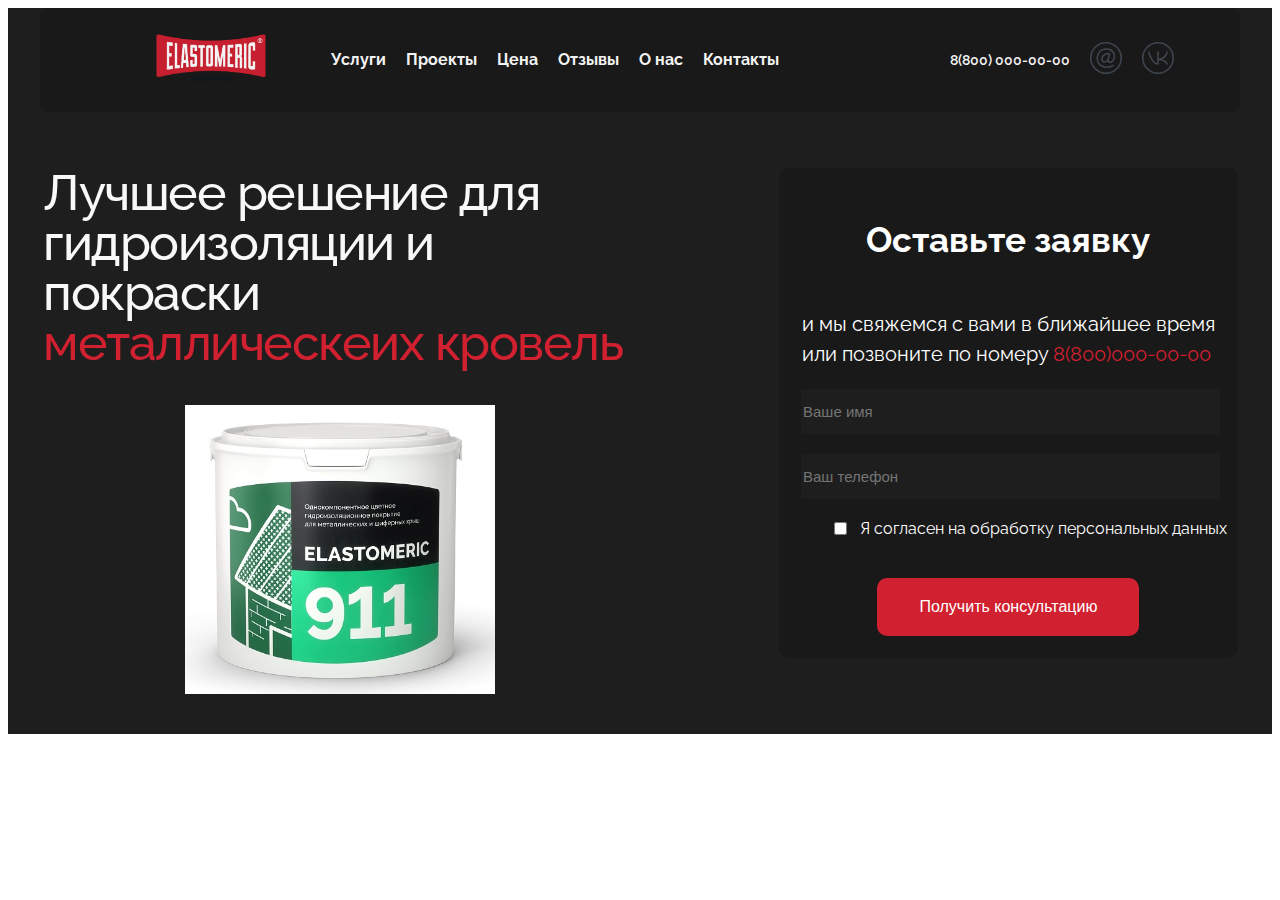
==== index_2.html @ e0cc32ee "index" ====
<!DOCTYPE html>
<html lang="en">
<head>
    <link rel="preconnect" href="https://fonts.googleapis.com">
    <link rel="preconnect" href="https://fonts.gstatic.com" crossorigin>
    <link href="https://fonts.googleapis.com/css2?family=Raleway:ital,wght@0,100..900;1,100..900&display=swap"
          rel="stylesheet">

    <link rel="stylesheet" href="styles_2.css">
    <meta charset="utf-8">
    <meta name="viewport" content="width=device-width, initial-scale=1">
    <meta charset="UTF-8">
    <title>El911</title>
</head>
<body>
<div class="el-911">
    <div class="container">
        <div class="el-911__top-menu">
            <ul class="el-911__left-menu">
                <li class="el-911__of-site">
                    <a href="" class="elelastomeric">
                        <img src="img/logo.png" alt="">
                    </a>
                </li>
                <li>
                    <a href="" class="el-911__uslugi">Услуги</a>
                </li>
                <li>
                    <a href="" class="el-911__proects">Проекты</a>
                </li>
                <li>
                    <a href="" class="el-911__price">Цена</a>
                </li>
                <li>
                    <a href="" class="el-911__otzivs">Отзывы</a>
                </li>
                <li>
                    <a href="" class="el-911__about">О нас</a>
                </li>

                <li>
                    <a href="" class="el-911__contacts">Контакты</a>
                </li>
            </ul>
            <ul class="el-911__right-menu">
                <li class="el-911__tel">
                    <a href="tel:+79991112233">8(800) 000-00-00</a>
                </li>
                <li class="el-911__email">
                    <a href="mailto:ask@htmlbook.ru">
                        <img src="/img/email.svg" alt="">
                    </a>
                </li>
                <li class="el-911__email">
                    <a href="vk.ru">
                        <img src="img/vk.svg" alt="">
                    </a>
                </li>
            </ul>
        </div>
        <div class="el-911__body">
            <div class="el-911__block-one">
                <div class="el-911__block-left">
                    <h1 class="el-911__title">
                        Лучшее решение для гидроизоляции и покраски<span> металлическеих кровель</span>
                    </h1>
                    <img src="img/img-911.jpg" alt="">
                </div>
                <div class="el-911__block-right">
                    <div class="el-911__block-form">
                        <h2>Оставьте заявку</h2>
                        <p> и мы свяжемся с вами в ближайшее время <br> или позвоните по номеру
                            <span class="el-911__link-tel"><a href="tel:+79610307707">8(800)000-00-00</a></span>
                        </p>
                        <form action="" class="el-911__form">
                            <div class="el-911__fio">
                                <input class="el-911__form-control fio" type="text form-control" id="name" name="name"
                                       placeholder="Ваше имя"
                                       required/>
                                <label class="el-911__fio__control-label control-label" for="name-subscribe"></label>
                            </div>
                            <div class="el-911__tel">
                                <input class=" el-911__form-control tel" type="tel" id="form_tel" name="phone"
                                       placeholder="Ваш телефон"
                                       required/>
                                <label class="el-911__tel__control-label control-label"
                                       for="form__window"></label>
                            </div>
                            <!--Чекбокс-->
                            <div class="el-911__check__control-label ">
                                <input class="el-911__check check" type="checkbox" name="checkme" required/>
                                <span>Я согласен на обработку персональных данных</span>
                            </div>
                            <div class="el-911__btn">
                                <button type="submit" class=""><i
                                        class=""></i> Получить консультацию
                                </button>
                            </div>
                        </form>
                    </div>
                </div>

            </div>
        </div>
    </div>

</div>
</body>
</html>
---- styles_2.css ----
li {
    list-style-type: none;
}

a {
    text-decoration: none;
    color: #fff;

}

h2 {
    font-size: 2.1875rem;
}

p {
    font-size: 1.25rem;
    line-height: 1.5;
}

body {
    font-family: 'Raleway', Arial, sans-serif;
}


.el-911 {
    position: relative;
    background-color: #1e1e1e;
}

.container {
    max-width: 1200px;
    margin-right: auto;
    margin-left: auto;
    margin-top: auto;
    padding-left: 15px;
    width: 100%;
    padding-right: 15px;
}

.el-911__top-menu {
    display: flex;
    align-items: center;
    justify-content: space-around;
    opacity: 0.95;
    background-color: #191919;
    border-radius: 10px;
    font-weight: bold;

}

.el-911__top-menu :hover {
    color: #D12030;
}

.el-911__left-menu {
    display: flex;
    align-items: center;
    gap: 20px;
}

.el-911__of-site img {
    width: 130px;
}

.el-911__uslugi {
    padding-left: 35px;
}


.el-911__right-menu {
    display: flex;
    align-items: center;
    gap: 20px;
    font-size: 14px;
    font-weight: 600;
}

.el-911__tel a {
    font-size: 14px;
    transition: background-color 0.2s ease-in-out, color 0.2s ease-in-out, border-color 0.2s ease-in-out;
}


.el-911__email img {
    width: 32px;
    transition: 1s
}

.el-911__email :hover {
    width: 32px;
    transform: scale(1.2);
}

/*.Вверхнее меню*/

/*Body*/
.el-911__block-one {
    display: flex;
    gap: 20px;
    justify-content: space-between;
    align-items: center;
    padding-bottom: 40px;
    margin-top: 20px;

}

.el-911__block-left {
    flex: 0 0 50%;
}

.el-911__block-left h1 {
    color: #f8f8f8;
    font-size: 50px;
    line-height: 1;
    font-weight: 500;
    letter-spacing: -1.5px;
    background-position: center center;
    border-color: transparent;
    border-style: solid;
}

.el-911__title span {
    color: #D12030;
}

.el-911__block-left img {
    width: 310px;
    margin: 0 auto;
    display: block;
}

.el-911__block-form {
    background: #191919;
    padding: 22px;
    display: flex;
    flex-direction: column;
    align-items: center;
    justify-content: center;
    border-radius: 10px;
    width: 90%;

}

.el-911__block-form {
    color: white;
}

.el-911__link-tel a {
    color: #D12030;
}

.el-911__form {
    width: 100%;
    display: flex;
    flex-direction: column;
    gap: 20px;
}

.el-911__form input {
    background-color: #1e1e1e;
    border: none;
    color: #ffffff;

}


/* Очистить поплавки */
.clearfix::after {
    content: "";
    clear: both;
    display: table;
}


.el-911__fio, .el-911__tel {
    position: relative;
}

.control-label {
    position: absolute;
    top: 30%;
    left: 1%;
}

.el-911__form-control {
    display: block;
    width: 100%;
    height: 43px;
    font-size: 15px;
    line-height: 1.42857143;
    color: #333333;
    background-color: #ffffff;
    background-image: none;
    border: 1px solid #cccccc;
    border-radius: 0;
    transition: border-color ease-in-out .15s, box-shadow ease-in-out .15s;
}

.el-911__check__control-label {
    display: flex;
    align-items: center;
    justify-content: center;
    width: 100%;
    gap: 10px;
    padding-left: 20px;
}

.el-911__btn {
    text-align: center;
    padding-top: 20px;

}

.el-911__btn button {
    padding: 20px 42px;
    background: #D12030;
    border-radius: 10px;
    border: none;
    color: white;
    font-size: 16px;
}

/*.Body*/
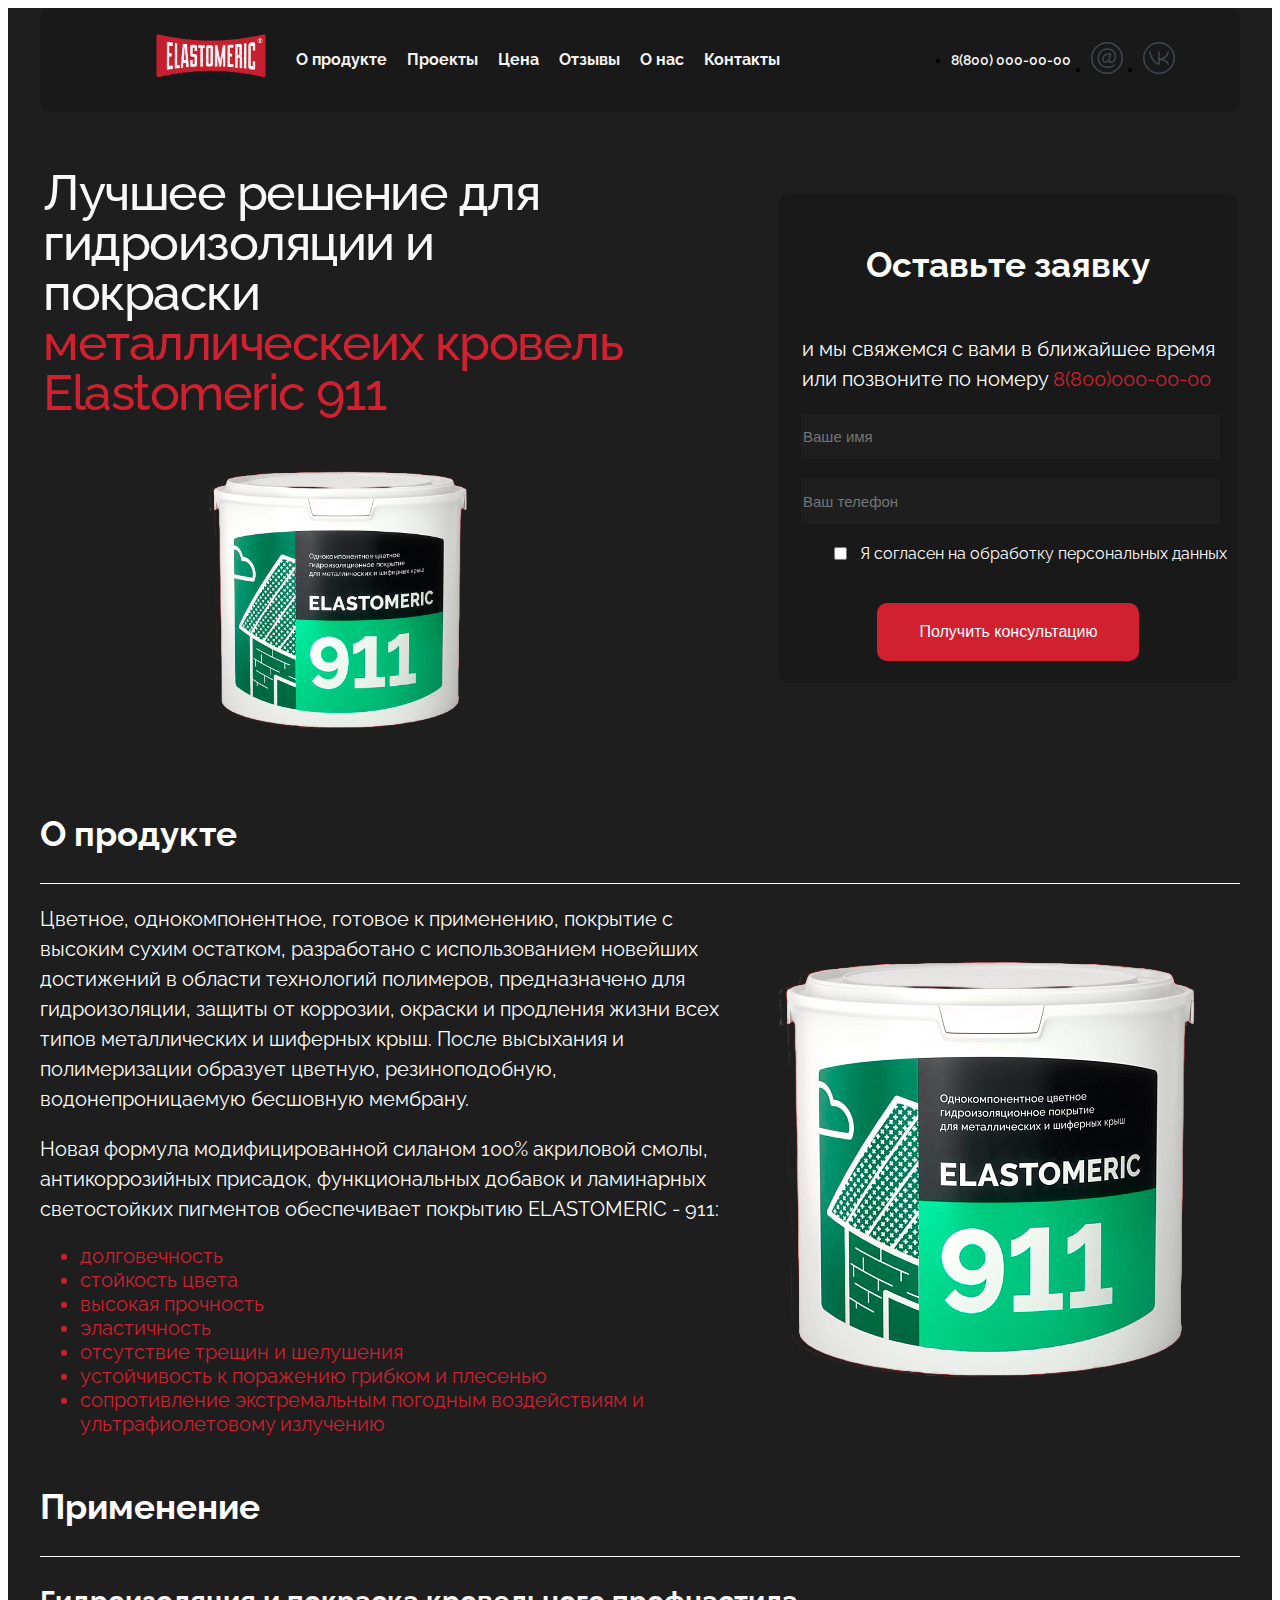
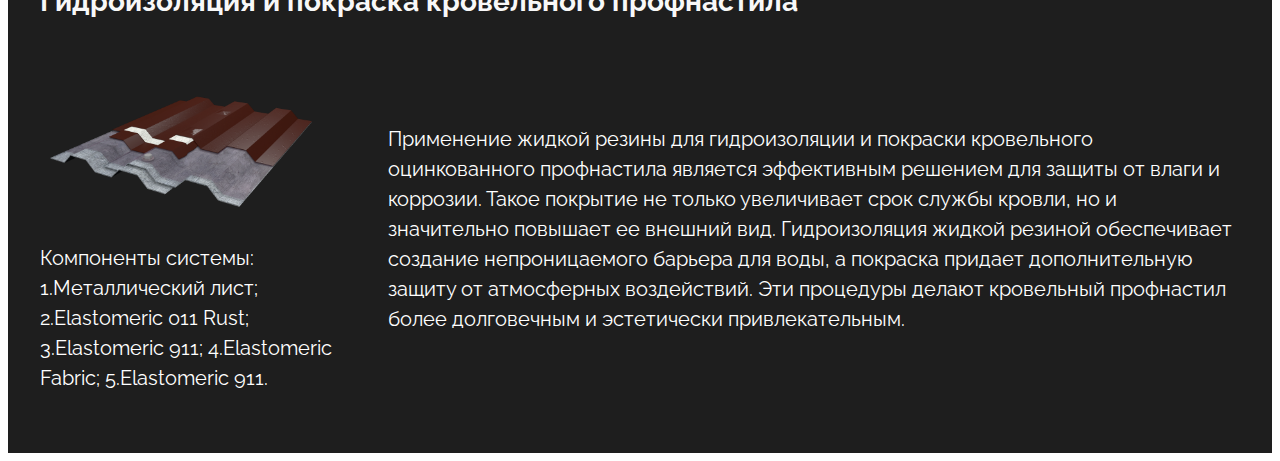
==== commit 90336100: "О продукте" ====
--- a/index_2.html
+++ b/index_2.html
@@ -23,7 +23,7 @@
                     </a>
                 </li>
                 <li>
-                    <a href="" class="el-911__uslugi">Услуги</a>
+                    <a href="" class="el-911__product">О продукте</a>
                 </li>
                 <li>
                     <a href="" class="el-911__proects">Проекты</a>
@@ -62,9 +62,9 @@
             <div class="el-911__block-one">
                 <div class="el-911__block-left">
                     <h1 class="el-911__title">
-                        Лучшее решение для гидроизоляции и покраски<span> металлическеих кровель</span>
+                        Лучшее решение для гидроизоляции и покраски<span> металлическеих кровель Elastomeric 911</span>
                     </h1>
-                    <img src="img/img-911.jpg" alt="">
+                    <img src="img/img-9111.png" alt="">
                 </div>
                 <div class="el-911__block-right">
                     <div class="el-911__block-form">
@@ -99,8 +99,77 @@
                         </form>
                     </div>
                 </div>
+            </div>
+            <div class="el-911__block-product">
+                <div class="el-911__title-product">
+                    <h2>О продукте</h2>
+                </div>
+                <div class="el-911__blocks__product">
+                    <div class="el-911__blick-product__left">
+                        <div class="el-911__el-911__text">
+                            <p class=""> Цветное, однокомпонентное, готовое к применению, покрытие с высоким
+                                сухим
+                                остатком, разработано c использованием новейших достижений в области технологий
+                                полимеров,
+                                предназначено для гидроизоляции, защиты от коррозии, окраски и продления жизни всех
+                                типов
+                                металлических и шиферных крыш. После высыхания и полимеризации образует цветную,
+                                резиноподобную,
+                                водонепроницаемую бесшовную мембрану.
+                            </p>
+                            <p>Новая формула модифицированной силаном 100% акриловой смолы, антикоррозийных присадок,
+                                функциональных добавок и ламинарных светостойких пигментов обеспечивает покрытию
+                                ELASTOMERIC
+                                - 911:</p>
+                            <ul>
+                                <li>долговечность</li>
+                                <li>стойкость цвета</li>
+                                <li>высокая прочность</li>
+                                <li>эластичность</li>
+                                <li>отсутствие трещин и шелушения</li>
+                                <li>устойчивость к поражению грибком и плесенью</li>
+                                <li>сопротивление экстремальным погодным воздействиям и ультрафиолетовому излучению</li>
+                            </ul>
+                        </div>
+
+
+                    </div>
+                    <div class="el-911__blick-product__right">
+                        <img src="img/img-9111.png" alt="">
+                    </div>
+                </div>
+            </div>
+            <div class="el-911__block-application">
+                <div class="el-911__title-application">
+                    <h2>Применение</h2>
+                </div>
+                <h3>Гидроизоляция и покраска кровельного профнастила</h3>
+                <div class="el-911__blocks__applications">
+                    <div class="el-911__blocks__application">
+                        <div class="el-911__blick-application__left">
+                            <p>Применение жидкой резины для гидроизоляции и покраски кровельного оцинкованного
+                                профнастила является эффективным решением для защиты от влаги и коррозии. Такое покрытие
+                                не только увеличивает срок службы кровли, но и значительно повышает ее внешний вид.
+                                Гидроизоляция жидкой резиной обеспечивает создание непроницаемого барьера для воды, а
+                                покраска придает дополнительную защиту от атмосферных воздействий. Эти процедуры делают
+                                кровельный профнастил более долговечным и эстетически привлекательным.
+                            </p>
+                        </div>
+                        <div class="el-911__blick-product__right">
+                            <div class="el-911__img">
+                                <img src="img/1.png" alt="">
+                            </div>
+                            <div class="el-911__el-911__text">
+                                <p class="">Компоненты системы: 1.Металлический лист; 2.Elastomeric 011 Rust;
+                                    3.Elastomeric 911; 4.Elastomeric Fabric; 5.Elastomeric 911. </p>
+
+                            </div>
+                        </div>
+                    </div>
+                </div>
 
             </div>
+
         </div>
     </div>
 
--- a/styles_2.css
+++ b/styles_2.css
@@ -1,5 +1,5 @@
 li {
-    list-style-type: none;
+    /*list-style-type: none;*/
 }
 
 a {
@@ -8,17 +8,34 @@
 
 }
 
+h1 {
+    font-size: 3.125rem;
+}
+
+
 h2 {
     font-size: 2.1875rem;
+    color: #fff;
+}
+
+h3 {
+    font-size: 1.75rem;
+    color: #f8f8f8;
 }
 
 p {
     font-size: 1.25rem;
     line-height: 1.5;
+    color: #fff;
 }
 
 body {
     font-family: 'Raleway', Arial, sans-serif;
+    /*background-image: url("img/fon.jpg ");*/
+    /*width: 100%;*/
+    /*object-fit: cover;*/
+    /*background-size: contain;*/
+    /*background-repeat: repeat;*/
 }
 
 
@@ -56,6 +73,7 @@
     display: flex;
     align-items: center;
     gap: 20px;
+    list-style-type: none;
 }
 
 .el-911__of-site img {
@@ -94,6 +112,10 @@
 /*.Вверхнее меню*/
 
 /*Body*/
+.el-911__body {
+    padding-bottom: 40px;
+}
+
 .el-911__block-one {
     display: flex;
     gap: 20px;
@@ -121,6 +143,7 @@
 
 .el-911__title span {
     color: #D12030;
+
 }
 
 .el-911__block-left img {
@@ -218,6 +241,52 @@
     border: none;
     color: white;
     font-size: 16px;
-}
+    cursor: pointer;
+}
+
+/*О продкте*/
+.el-911__blocks__product {
+    display: flex;
+    align-items: center;
+    justify-content: space-around;
+    gap: 10px;
+}
+
+.el-911__title-product {
+    border-bottom: 1px solid #ffffff;
+}
+
+.el-911__el-911__text {
+    color: #D12030;
+    list-style-type: initial !important;
+    font-size: 1.25rem;
+}
+
+/*.О продкте*/
+/*Применение*/
+.el-911__title-application {
+    border-bottom: 1px solid #ffffff;
+}
+
+.el-911__blocks__application {
+    display: flex;
+    align-items: center;
+    justify-content: space-between;
+    gap: 40px;
+}
+
+.el-911__blocks__applications:nth-child(odd) .el-911__blocks__application {
+    flex-direction: row-reverse;
+}
+
+.el-911__img img {
+    width: 100%;
+}
+
+.el-911__blick-application__left {
+    color: #f8f8f8;
+}
+
+/*.Применение*/
 
 /*.Body*/
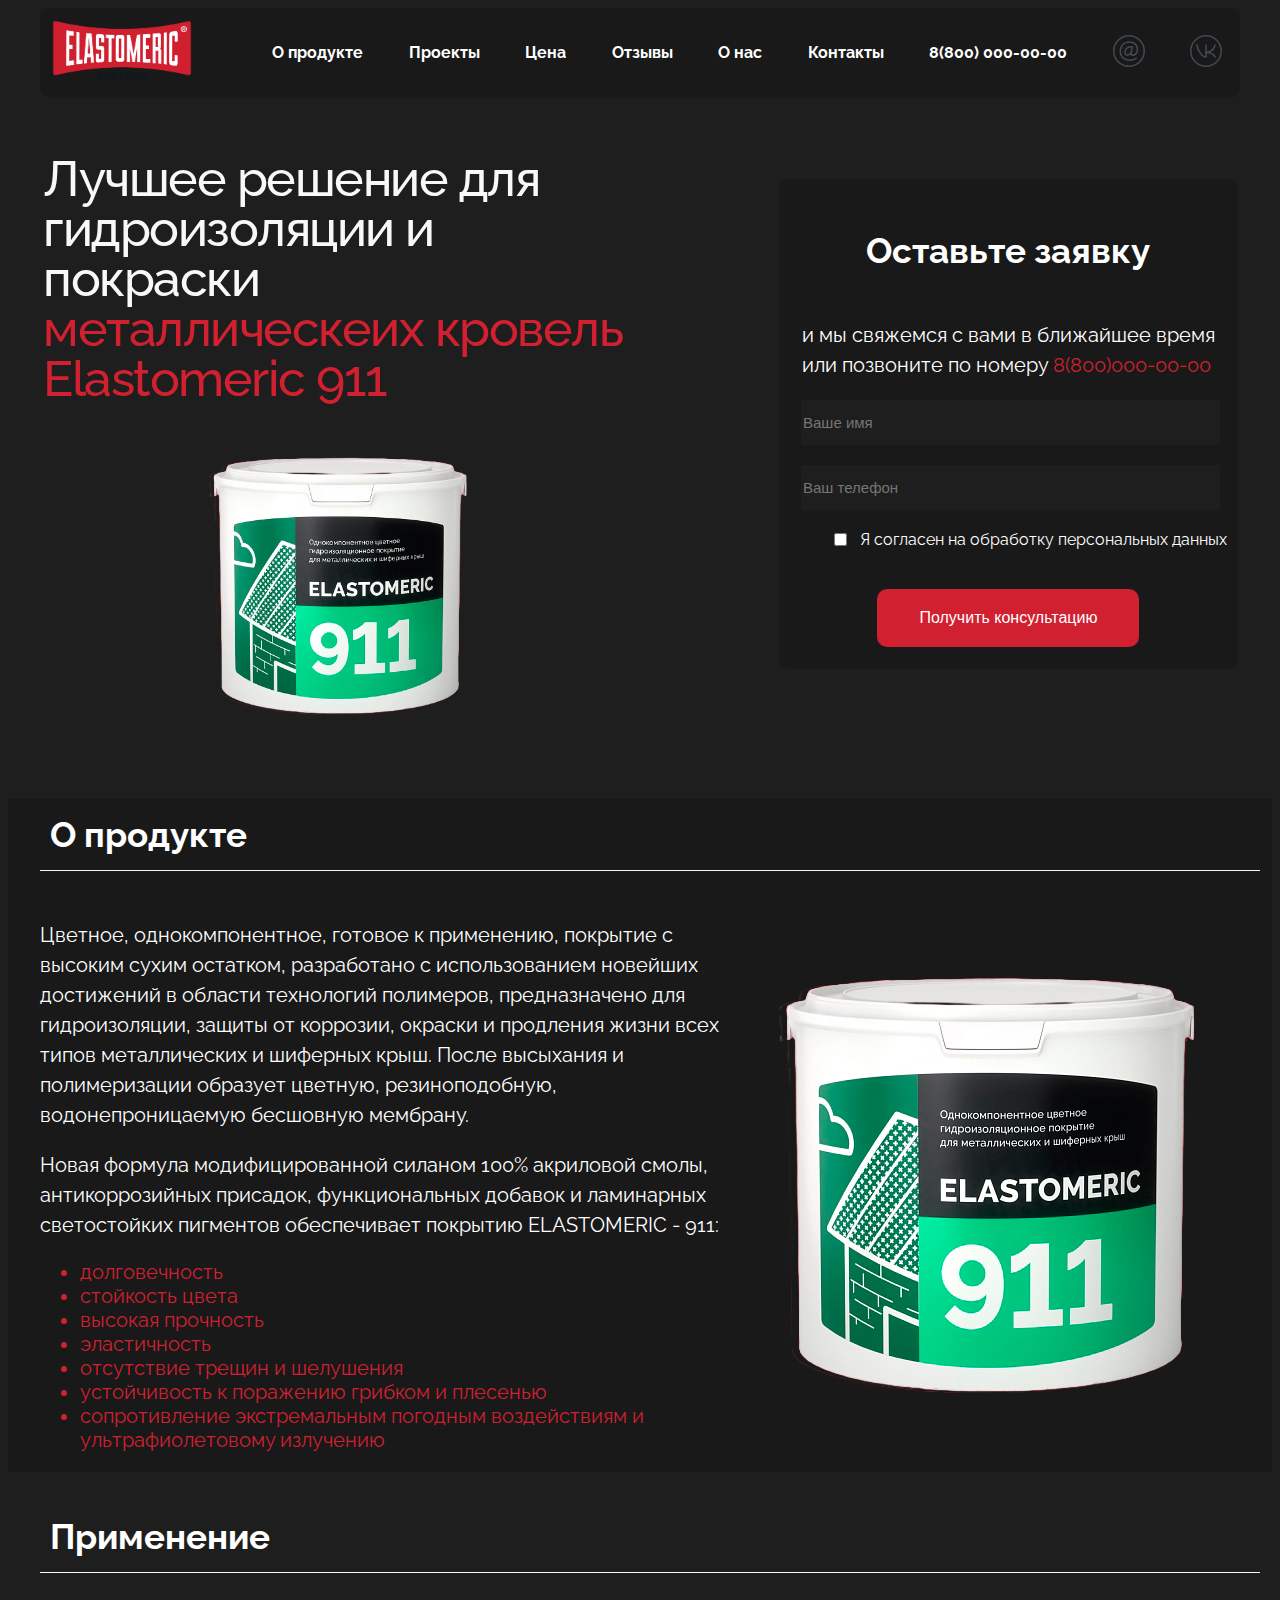
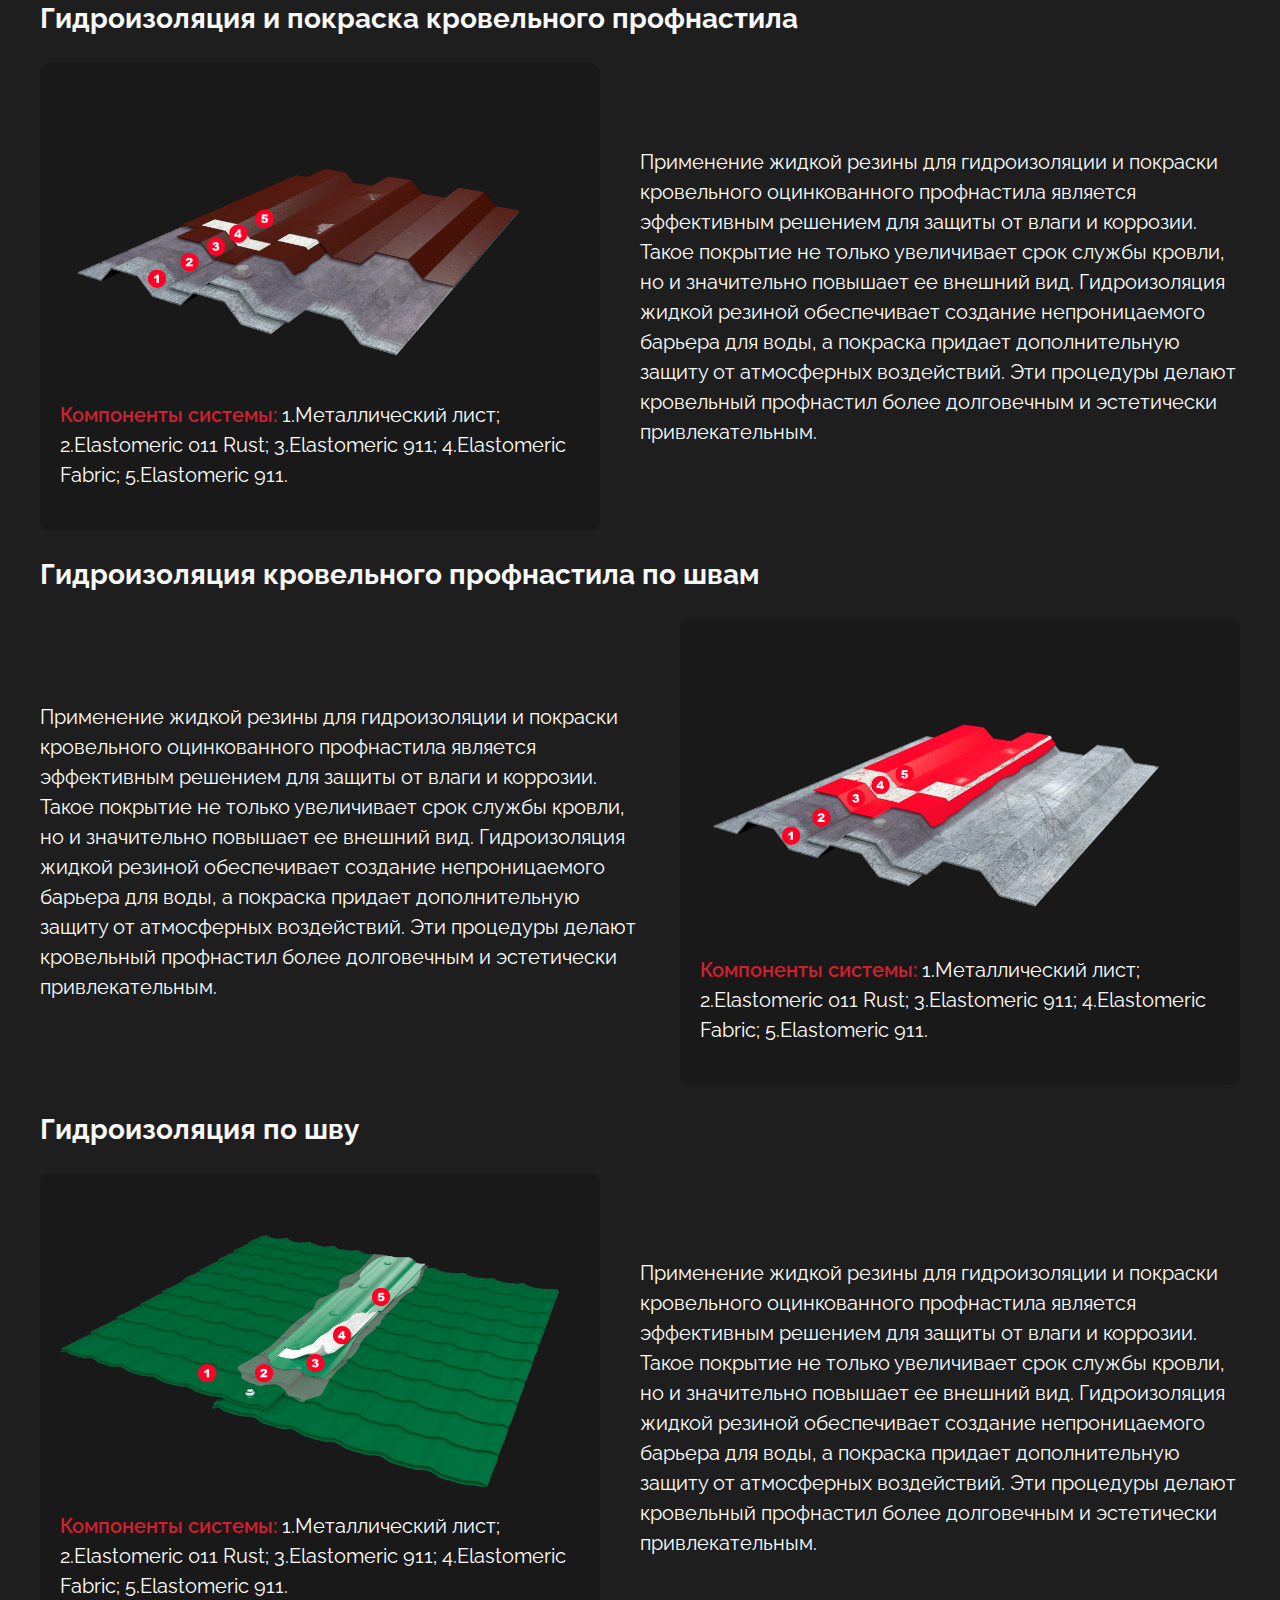
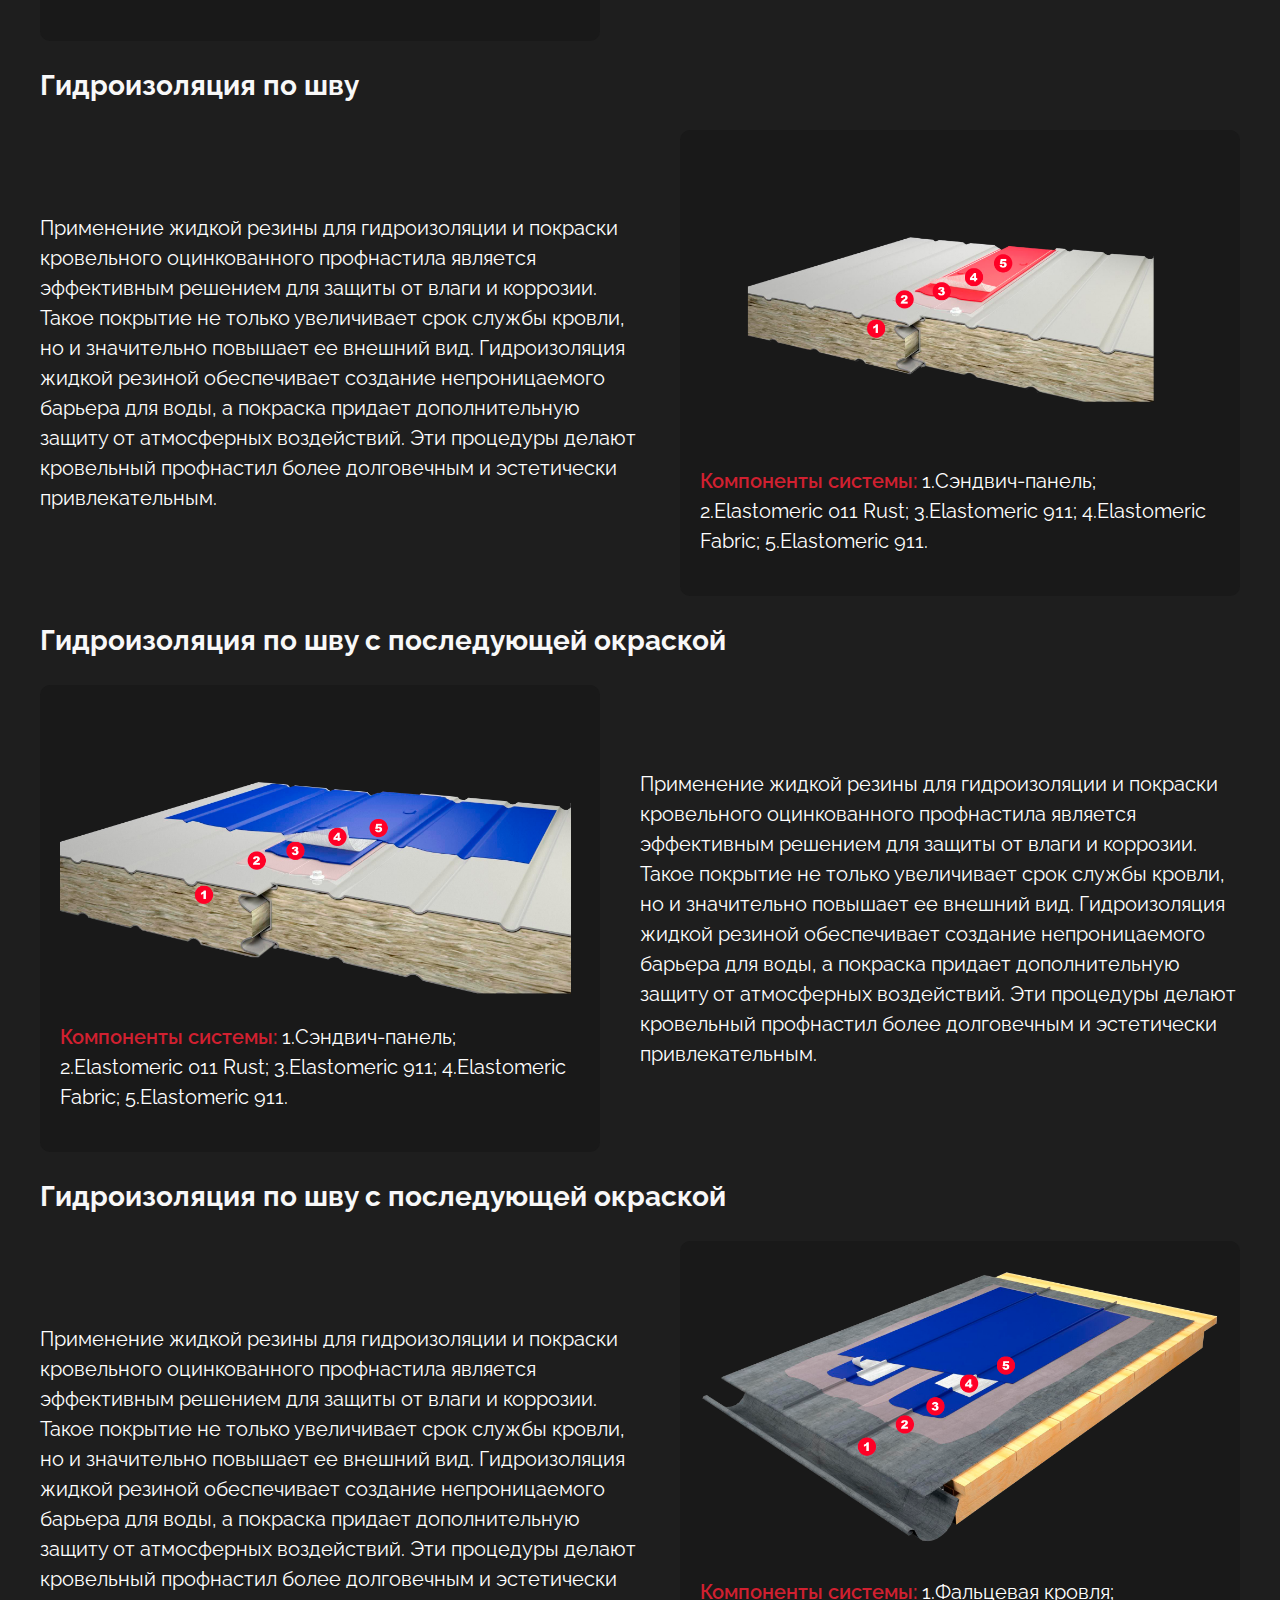
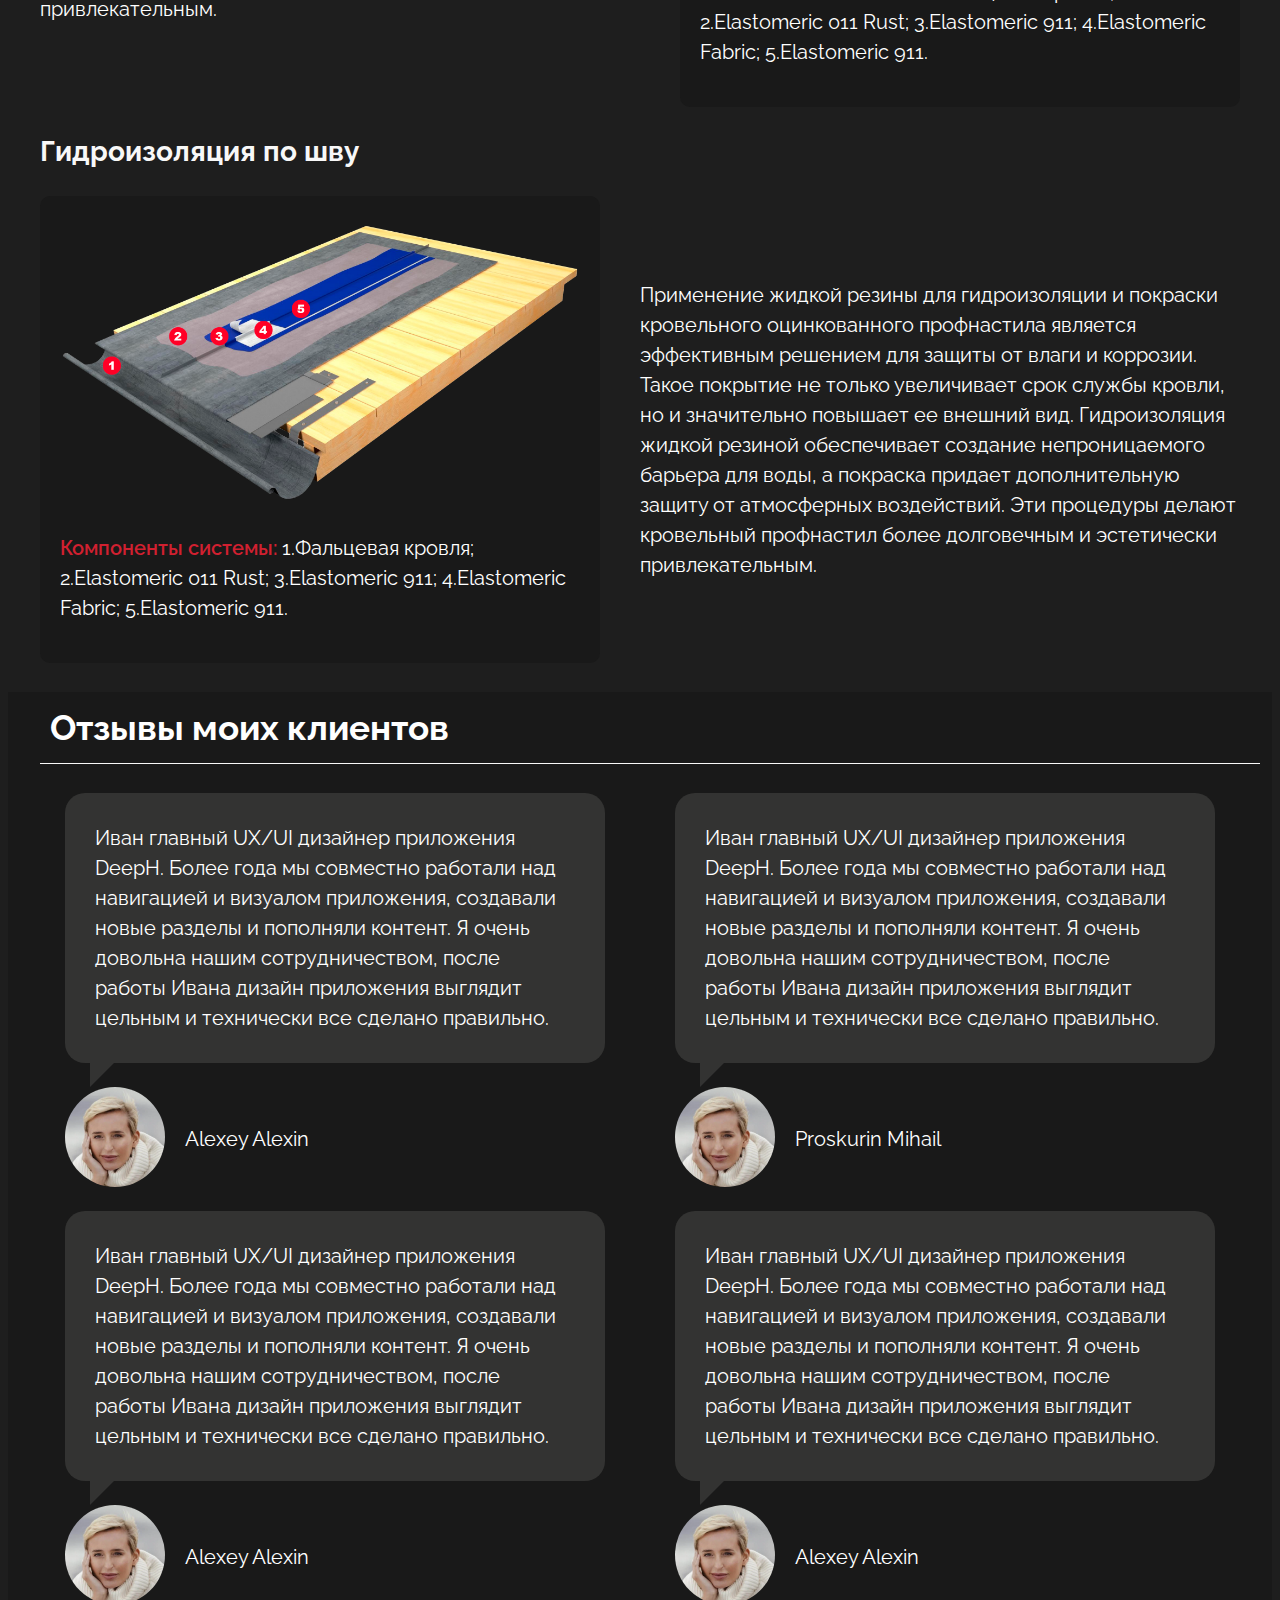
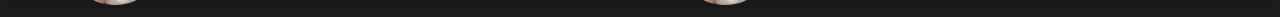
==== commit 25ef81c5: "otzivy" ====
--- a/index_2.html
+++ b/index_2.html
@@ -13,166 +13,380 @@
     <title>El911</title>
 </head>
 <body>
-<div class="el-911">
+<div class="container">
+    <div class="top-menu">
+        <div class="top-menu__logo"><a href="" class="elelastomeric">
+            <img src="img/logo.png" alt="">
+        </a></div>
+        <ul class="top-menu__item">
+            <li>
+                <a href="" class="el-911__product">О продукте</a>
+            </li>
+            <li>
+                <a href="" class="el-911__proects">Проекты</a>
+            </li>
+            <li>
+                <a href="" class="el-911__price">Цена</a>
+            </li>
+            <li>
+                <a href="" class="el-911__otzivs">Отзывы</a>
+            </li>
+            <li>
+                <a href="" class="el-911__about">О нас</a>
+            </li>
+            <li>
+                <a href="" class="el-911__contacts">Контакты</a>
+            </li>
+            <li class="el-911__tel">
+                <a href="tel:+79991112233">8(800) 000-00-00</a>
+            </li>
+            <li class="el-911__email">
+                <a href="mailto:ask@htmlbook.ru">
+                    <img src="/img/email.svg" alt="">
+                </a>
+            </li>
+            <li class="el-911__email">
+                <a href="vk.ru">
+                    <img src="img/vk.svg" alt="">
+                </a>
+            </li>
+        </ul>
+    </div>
+    <div class="el-911__block-one">
+        <div class="el-911__block-left">
+            <h1 class="el-911__title">
+                Лучшее решение для гидроизоляции и покраски<span> металлическеих кровель Elastomeric 911</span>
+            </h1>
+            <img src="img/img-9111.png" alt="">
+        </div>
+        <div class="el-911__block-right">
+            <div class="el-911__block-form">
+                <h2>Оставьте заявку</h2>
+                <p> и мы свяжемся с вами в ближайшее время <br> или позвоните по номеру
+                    <span class="el-911__link-tel"><a href="tel:+79610307707">8(800)000-00-00</a></span>
+                </p>
+                <form action="" class="el-911__form">
+                    <div class="el-911__fio">
+                        <input class="el-911__form-control fio" type="text form-control" id="name" name="name"
+                               placeholder="Ваше имя"
+                               required/>
+                        <label class="el-911__fio__control-label control-label" for="name-subscribe"></label>
+                    </div>
+                    <div class="el-911__tel">
+                        <input class=" el-911__form-control tel" type="tel" id="form_tel" name="phone"
+                               placeholder="Ваш телефон"
+                               required/>
+                        <label class="el-911__tel__control-label control-label"
+                               for="form__window"></label>
+                    </div>
+                    <!--Чекбокс-->
+                    <div class="el-911__check__control-label ">
+                        <input class="el-911__check check" type="checkbox" name="checkme" required/>
+                        <span>Я согласен на обработку персональных данных</span>
+                    </div>
+                    <div class="el-911__btn">
+                        <button type="submit" class=""><i
+                                class=""></i> Получить консультацию
+                        </button>
+                    </div>
+                </form>
+            </div>
+        </div>
+    </div>
+</div>
+<div class="fon">
     <div class="container">
-        <div class="el-911__top-menu">
-            <ul class="el-911__left-menu">
-                <li class="el-911__of-site">
-                    <a href="" class="elelastomeric">
-                        <img src="img/logo.png" alt="">
-                    </a>
-                </li>
-                <li>
-                    <a href="" class="el-911__product">О продукте</a>
-                </li>
-                <li>
-                    <a href="" class="el-911__proects">Проекты</a>
-                </li>
-                <li>
-                    <a href="" class="el-911__price">Цена</a>
-                </li>
-                <li>
-                    <a href="" class="el-911__otzivs">Отзывы</a>
-                </li>
-                <li>
-                    <a href="" class="el-911__about">О нас</a>
-                </li>
-
-                <li>
-                    <a href="" class="el-911__contacts">Контакты</a>
-                </li>
-            </ul>
-            <ul class="el-911__right-menu">
-                <li class="el-911__tel">
-                    <a href="tel:+79991112233">8(800) 000-00-00</a>
-                </li>
-                <li class="el-911__email">
-                    <a href="mailto:ask@htmlbook.ru">
-                        <img src="/img/email.svg" alt="">
-                    </a>
-                </li>
-                <li class="el-911__email">
-                    <a href="vk.ru">
-                        <img src="img/vk.svg" alt="">
-                    </a>
-                </li>
-            </ul>
-        </div>
-        <div class="el-911__body">
-            <div class="el-911__block-one">
-                <div class="el-911__block-left">
-                    <h1 class="el-911__title">
-                        Лучшее решение для гидроизоляции и покраски<span> металлическеих кровель Elastomeric 911</span>
-                    </h1>
-                    <img src="img/img-9111.png" alt="">
-                </div>
-                <div class="el-911__block-right">
-                    <div class="el-911__block-form">
-                        <h2>Оставьте заявку</h2>
-                        <p> и мы свяжемся с вами в ближайшее время <br> или позвоните по номеру
-                            <span class="el-911__link-tel"><a href="tel:+79610307707">8(800)000-00-00</a></span>
-                        </p>
-                        <form action="" class="el-911__form">
-                            <div class="el-911__fio">
-                                <input class="el-911__form-control fio" type="text form-control" id="name" name="name"
-                                       placeholder="Ваше имя"
-                                       required/>
-                                <label class="el-911__fio__control-label control-label" for="name-subscribe"></label>
-                            </div>
-                            <div class="el-911__tel">
-                                <input class=" el-911__form-control tel" type="tel" id="form_tel" name="phone"
-                                       placeholder="Ваш телефон"
-                                       required/>
-                                <label class="el-911__tel__control-label control-label"
-                                       for="form__window"></label>
-                            </div>
-                            <!--Чекбокс-->
-                            <div class="el-911__check__control-label ">
-                                <input class="el-911__check check" type="checkbox" name="checkme" required/>
-                                <span>Я согласен на обработку персональных данных</span>
-                            </div>
-                            <div class="el-911__btn">
-                                <button type="submit" class=""><i
-                                        class=""></i> Получить консультацию
-                                </button>
-                            </div>
-                        </form>
-                    </div>
-                </div>
-            </div>
-            <div class="el-911__block-product">
-                <div class="el-911__title-product">
-                    <h2>О продукте</h2>
-                </div>
-                <div class="el-911__blocks__product">
-                    <div class="el-911__blick-product__left">
-                        <div class="el-911__el-911__text">
-                            <p class=""> Цветное, однокомпонентное, готовое к применению, покрытие с высоким
-                                сухим
-                                остатком, разработано c использованием новейших достижений в области технологий
-                                полимеров,
-                                предназначено для гидроизоляции, защиты от коррозии, окраски и продления жизни всех
-                                типов
-                                металлических и шиферных крыш. После высыхания и полимеризации образует цветную,
-                                резиноподобную,
-                                водонепроницаемую бесшовную мембрану.
-                            </p>
-                            <p>Новая формула модифицированной силаном 100% акриловой смолы, антикоррозийных присадок,
-                                функциональных добавок и ламинарных светостойких пигментов обеспечивает покрытию
-                                ELASTOMERIC
-                                - 911:</p>
-                            <ul>
-                                <li>долговечность</li>
-                                <li>стойкость цвета</li>
-                                <li>высокая прочность</li>
-                                <li>эластичность</li>
-                                <li>отсутствие трещин и шелушения</li>
-                                <li>устойчивость к поражению грибком и плесенью</li>
-                                <li>сопротивление экстремальным погодным воздействиям и ультрафиолетовому излучению</li>
-                            </ul>
-                        </div>
-
-
-                    </div>
-                    <div class="el-911__blick-product__right">
-                        <img src="img/img-9111.png" alt="">
-                    </div>
-                </div>
-            </div>
-            <div class="el-911__block-application">
-                <div class="el-911__title-application">
-                    <h2>Применение</h2>
-                </div>
-                <h3>Гидроизоляция и покраска кровельного профнастила</h3>
-                <div class="el-911__blocks__applications">
-                    <div class="el-911__blocks__application">
-                        <div class="el-911__blick-application__left">
-                            <p>Применение жидкой резины для гидроизоляции и покраски кровельного оцинкованного
-                                профнастила является эффективным решением для защиты от влаги и коррозии. Такое покрытие
-                                не только увеличивает срок службы кровли, но и значительно повышает ее внешний вид.
-                                Гидроизоляция жидкой резиной обеспечивает создание непроницаемого барьера для воды, а
-                                покраска придает дополнительную защиту от атмосферных воздействий. Эти процедуры делают
-                                кровельный профнастил более долговечным и эстетически привлекательным.
-                            </p>
-                        </div>
-                        <div class="el-911__blick-product__right">
-                            <div class="el-911__img">
-                                <img src="img/1.png" alt="">
-                            </div>
-                            <div class="el-911__el-911__text">
-                                <p class="">Компоненты системы: 1.Металлический лист; 2.Elastomeric 011 Rust;
-                                    3.Elastomeric 911; 4.Elastomeric Fabric; 5.Elastomeric 911. </p>
-
-                            </div>
-                        </div>
-                    </div>
-                </div>
-
-            </div>
-
-        </div>
-    </div>
-
+        <h2 class="title_h2">О продукте</h2>
+        <div class="product__block">
+            <div class="product__block__left">
+                <div class="el-911__el-911__text">
+                    <p class=""> Цветное, однокомпонентное, готовое к применению, покрытие с высоким
+                        сухим
+                        остатком, разработано c использованием новейших достижений в области технологий
+                        полимеров,
+                        предназначено для гидроизоляции, защиты от коррозии, окраски и продления жизни всех
+                        типов
+                        металлических и шиферных крыш. После высыхания и полимеризации образует цветную,
+                        резиноподобную,
+                        водонепроницаемую бесшовную мембрану.
+                    </p>
+                    <p>Новая формула модифицированной силаном 100% акриловой смолы, антикоррозийных присадок,
+                        функциональных добавок и ламинарных светостойких пигментов обеспечивает покрытию
+                        ELASTOMERIC
+                        - 911:</p>
+                    <ul>
+                        <li>долговечность</li>
+                        <li>стойкость цвета</li>
+                        <li>высокая прочность</li>
+                        <li>эластичность</li>
+                        <li>отсутствие трещин и шелушения</li>
+                        <li>устойчивость к поражению грибком и плесенью</li>
+                        <li>сопротивление экстремальным погодным воздействиям и ультрафиолетовому излучению</li>
+                    </ul>
+                </div>
+            </div>
+            <div class="product__block__right">
+                <img src="img/img-9111.png" alt="">
+            </div>
+        </div>
+    </div>
 </div>
+<div class="container">
+    <h2 class="title_h2">Применение</h2>
+    <div class="el-911__applications">
+        <div class="el-911__application">
+            <h3>Гидроизоляция и покраска кровельного профнастила</h3>
+            <div class="el-911__application-wrap">
+                <div class="el-911__block-application__left">
+                    <p>Применение жидкой резины для гидроизоляции и покраски кровельного оцинкованного
+                        профнастила является эффективным решением для защиты от влаги и коррозии. Такое покрытие
+                        не только увеличивает срок службы кровли, но и значительно повышает ее внешний вид.
+                        Гидроизоляция жидкой резиной обеспечивает создание непроницаемого барьера для воды, а
+                        покраска придает дополнительную защиту от атмосферных воздействий. Эти процедуры делают
+                        кровельный профнастил более долговечным и эстетически привлекательным.
+                    </p>
+                </div>
+                <div class="el-911__block-product__right">
+                    <div class="el-911__img">
+                        <img src="img/1.png" alt="">
+                    </div>
+                    <div class="el-911__el-911__text">
+                        <p class=""><span> Компоненты системы:</span> 1.Металлический лист; 2.Elastomeric 011
+                            Rust;
+                            3.Elastomeric 911; 4.Elastomeric Fabric; 5.Elastomeric 911. </p>
+
+                    </div>
+                </div>
+            </div>
+        </div>
+        <div class="el-911__application">
+            <h3>Гидроизоляция кровельного профнастила по швам </h3>
+            <div class="el-911__application-wrap">
+                <div class="el-911__block-application__left">
+                    <p>Применение жидкой резины для гидроизоляции и покраски кровельного оцинкованного
+                        профнастила является эффективным решением для защиты от влаги и коррозии. Такое покрытие
+                        не только увеличивает срок службы кровли, но и значительно повышает ее внешний вид.
+                        Гидроизоляция жидкой резиной обеспечивает создание непроницаемого барьера для воды, а
+                        покраска придает дополнительную защиту от атмосферных воздействий. Эти процедуры делают
+                        кровельный профнастил более долговечным и эстетически привлекательным.
+                    </p>
+                </div>
+                <div class="el-911__block-product__right">
+                    <div class="el-911__img">
+                        <img src="img/ocinkovanny__profnastil.png" alt="">
+                    </div>
+                    <div class="el-911__el-911__text">
+                        <p class=""><span> Компоненты системы:</span> 1.Металлический лист; 2.Elastomeric 011
+                            Rust;
+                            3.Elastomeric 911; 4.Elastomeric Fabric; 5.Elastomeric 911. </p>
+
+                    </div>
+                </div>
+            </div>
+        </div>
+        <div class="el-911__application">
+            <h3>Гидроизоляция по шву</h3>
+            <div class="el-911__application-wrap">
+                <div class="el-911__block-application__left">
+                    <p>Применение жидкой резины для гидроизоляции и покраски кровельного оцинкованного
+                        профнастила является эффективным решением для защиты от влаги и коррозии. Такое покрытие
+                        не только увеличивает срок службы кровли, но и значительно повышает ее внешний вид.
+                        Гидроизоляция жидкой резиной обеспечивает создание непроницаемого барьера для воды, а
+                        покраска придает дополнительную защиту от атмосферных воздействий. Эти процедуры делают
+                        кровельный профнастил более долговечным и эстетически привлекательным.
+                    </p>
+                </div>
+                <div class="el-911__block-product__right">
+                    <div class="el-911__img">
+                        <img src="img/metallocherepixa_po_shvu.png" alt="">
+                    </div>
+                    <div class="el-911__el-911__text">
+                        <p class=""><span> Компоненты системы:</span> 1.Металлический лист; 2.Elastomeric 011
+                            Rust;
+                            3.Elastomeric 911; 4.Elastomeric Fabric; 5.Elastomeric 911. </p>
+
+                    </div>
+                </div>
+            </div>
+        </div>
+        <div class="el-911__application">
+            <h3>Гидроизоляция по шву</h3>
+            <div class="el-911__application-wrap">
+                <div class="el-911__block-application__left">
+                    <p>Применение жидкой резины для гидроизоляции и покраски кровельного оцинкованного
+                        профнастила является эффективным решением для защиты от влаги и коррозии. Такое покрытие
+                        не только увеличивает срок службы кровли, но и значительно повышает ее внешний вид.
+                        Гидроизоляция жидкой резиной обеспечивает создание непроницаемого барьера для воды, а
+                        покраска придает дополнительную защиту от атмосферных воздействий. Эти процедуры делают
+                        кровельный профнастил более долговечным и эстетически привлекательным.
+                    </p>
+                </div>
+                <div class="el-911__block-product__right">
+                    <div class="el-911__img">
+                        <img src="img/sendvich_panel.png" alt="">
+                    </div>
+                    <div class="el-911__el-911__text">
+                        <p class=""><span> Компоненты системы:</span> 1.Сэндвич-панель; 2.Elastomeric 011
+                            Rust;
+                            3.Elastomeric 911; 4.Elastomeric Fabric; 5.Elastomeric 911. </p>
+
+                    </div>
+                </div>
+            </div>
+        </div>
+        <div class="el-911__application">
+            <h3>Гидроизоляция по шву с последующей окраской</h3>
+            <div class="el-911__application-wrap">
+                <div class="el-911__block-application__left">
+                    <p>Применение жидкой резины для гидроизоляции и покраски кровельного оцинкованного
+                        профнастила является эффективным решением для защиты от влаги и коррозии. Такое покрытие
+                        не только увеличивает срок службы кровли, но и значительно повышает ее внешний вид.
+                        Гидроизоляция жидкой резиной обеспечивает создание непроницаемого барьера для воды, а
+                        покраска придает дополнительную защиту от атмосферных воздействий. Эти процедуры делают
+                        кровельный профнастил более долговечным и эстетически привлекательным.
+                    </p>
+                </div>
+                <div class="el-911__block-product__right">
+                    <div class="el-911__img">
+                        <img src="img/po_shvu_s_posleduyschey_okraskoy.png" alt="">
+                    </div>
+                    <div class="el-911__el-911__text">
+                        <p class=""><span> Компоненты системы:</span> 1.Сэндвич-панель; 2.Elastomeric 011
+                            Rust;
+                            3.Elastomeric 911; 4.Elastomeric Fabric; 5.Elastomeric 911. </p>
+
+                    </div>
+                </div>
+            </div>
+        </div>
+        <div class="el-911__application">
+            <h3>Гидроизоляция по шву с последующей окраской</h3>
+            <div class="el-911__application-wrap">
+                <div class="el-911__block-application__left">
+                    <p>Применение жидкой резины для гидроизоляции и покраски кровельного оцинкованного
+                        профнастила является эффективным решением для защиты от влаги и коррозии. Такое покрытие
+                        не только увеличивает срок службы кровли, но и значительно повышает ее внешний вид.
+                        Гидроизоляция жидкой резиной обеспечивает создание непроницаемого барьера для воды, а
+                        покраска придает дополнительную защиту от атмосферных воздействий. Эти процедуры делают
+                        кровельный профнастил более долговечным и эстетически привлекательным.
+                    </p>
+                </div>
+                <div class="el-911__block-product__right">
+                    <div class="el-911__img">
+                        <img src="img/armirovanie__shvov.png" alt="">
+                    </div>
+                    <div class="el-911__el-911__text">
+                        <p class=""><span> Компоненты системы:</span> 1.Фальцевая кровля; 2.Elastomeric 011
+                            Rust;
+                            3.Elastomeric 911; 4.Elastomeric Fabric; 5.Elastomeric 911. </p>
+
+                    </div>
+                </div>
+            </div>
+        </div>
+        <div class="el-911__application">
+            <h3>Гидроизоляция по шву</h3>
+            <div class="el-911__application-wrap">
+                <div class="el-911__block-application__left">
+                    <p>Применение жидкой резины для гидроизоляции и покраски кровельного оцинкованного
+                        профнастила является эффективным решением для защиты от влаги и коррозии. Такое покрытие
+                        не только увеличивает срок службы кровли, но и значительно повышает ее внешний вид.
+                        Гидроизоляция жидкой резиной обеспечивает создание непроницаемого барьера для воды, а
+                        покраска придает дополнительную защиту от атмосферных воздействий. Эти процедуры делают
+                        кровельный профнастил более долговечным и эстетически привлекательным.
+                    </p>
+                </div>
+                <div class="el-911__block-product__right">
+                    <div class="el-911__img">
+                        <img src="img/falcevoy_krovli_po_shvu.png" alt="">
+                    </div>
+                    <div class="el-911__el-911__text">
+                        <p class=""><span> Компоненты системы:</span> 1.Фальцевая кровля; 2.Elastomeric 011
+                            Rust;
+                            3.Elastomeric 911; 4.Elastomeric Fabric; 5.Elastomeric 911. </p>
+
+                    </div>
+                </div>
+            </div>
+        </div>
+    </div>
+</div>
+<div class="fon">
+    <div class="container">
+        <h2 class="title_h2">Отзывы моих клиентов</h2>
+        <div class="otzivy">
+            <div class="otzivy__rows">
+                <p class="otzivy__text">
+                    Иван главный UX/UI дизайнер приложения DeepH. Более года мы совместно работали над навигацией и
+                    визуалом приложения, создавали новые разделы и пополняли контент. Я очень довольна нашим
+                    сотрудничеством, после работы Ивана дизайн приложения выглядит цельным и технически все сделано
+                    правильно.
+                </p>
+                <div class="otzivy__bubble-tail"></div>
+                <div class="otzivy_info">
+                    <div class="otzivy__photo">
+                        <img src="img/otzivy_1.png" alt="">
+                    </div>
+                    <p class="otzivy__name">
+                        Alexey Alexin
+                    </p>
+                </div>
+            </div>
+            <div class="otzivy__rows">
+                <p class="otzivy__text">
+                    Иван главный UX/UI дизайнер приложения DeepH. Более года мы совместно работали над навигацией и
+                    визуалом приложения, создавали новые разделы и пополняли контент. Я очень довольна нашим
+                    сотрудничеством, после работы Ивана дизайн приложения выглядит цельным и технически все сделано
+                    правильно.
+                </p>
+                <div class="otzivy__bubble-tail"></div>
+                <div class="otzivy_info">
+                    <div class="otzivy__photo">
+                        <img src="img/otzivy_1.png" alt="">
+                    </div>
+                    <p class="otzivy__name">
+                        Proskurin Mihail
+                    </p>
+                </div>
+            </div>
+            <div class="otzivy__rows">
+                <p class="otzivy__text">
+                    Иван главный UX/UI дизайнер приложения DeepH. Более года мы совместно работали над навигацией и
+                    визуалом приложения, создавали новые разделы и пополняли контент. Я очень довольна нашим
+                    сотрудничеством, после работы Ивана дизайн приложения выглядит цельным и технически все сделано
+                    правильно.
+                </p>
+                <div class="otzivy__bubble-tail"></div>
+                <div class="otzivy_info">
+                    <div class="otzivy__photo">
+                        <img src="img/otzivy_1.png" alt="">
+                    </div>
+                    <p class="otzivy__name">
+                        Alexey Alexin
+                    </p>
+                </div>
+            </div>
+            <div class="otzivy__rows">
+                <p class="otzivy__text">
+                    Иван главный UX/UI дизайнер приложения DeepH. Более года мы совместно работали над навигацией и
+                    визуалом приложения, создавали новые разделы и пополняли контент. Я очень довольна нашим
+                    сотрудничеством, после работы Ивана дизайн приложения выглядит цельным и технически все сделано
+                    правильно.
+                </p>
+                <div class="otzivy__bubble-tail"></div>
+                <div class="otzivy_info">
+                    <div class="otzivy__photo">
+                        <img src="img/otzivy_1.png" alt="">
+                    </div>
+                    <p class="otzivy__name">
+                        Alexey Alexin
+                    </p>
+                </div>
+            </div>
+        </div>
+    </div>
+</div>
+
+
 </body>
 </html>--- a/styles_2.css
+++ b/styles_2.css
@@ -36,13 +36,17 @@
     /*object-fit: cover;*/
     /*background-size: contain;*/
     /*background-repeat: repeat;*/
-}
-
-
-.el-911 {
     position: relative;
     background-color: #1e1e1e;
 }
+
+.title_h2 {
+    border-bottom: 1px solid #f8f8f8;
+    padding: 15px 10px;
+    /*border-radius: 10px;*/
+    width: 100%;
+}
+
 
 .container {
     max-width: 1200px;
@@ -54,50 +58,33 @@
     padding-right: 15px;
 }
 
-.el-911__top-menu {
-    display: flex;
-    align-items: center;
-    justify-content: space-around;
-    opacity: 0.95;
+/*Вверхнее  меню*/
+.top-menu {
     background-color: #191919;
     border-radius: 10px;
     font-weight: bold;
-
-}
-
-.el-911__top-menu :hover {
-    color: #D12030;
-}
-
-.el-911__left-menu {
-    display: flex;
-    align-items: center;
-    gap: 20px;
+}
+
+.top-menu__logo img {
+    width: 100%;
+    max-width: 200px;
+    height: 100%;
+    object-fit: contain;
+
+}
+
+.top-menu__item, .top-menu {
+    display: flex;
+    align-items: center;
+    justify-content: space-around;
     list-style-type: none;
-}
-
-.el-911__of-site img {
-    width: 130px;
-}
-
-.el-911__uslugi {
-    padding-left: 35px;
-}
-
-
-.el-911__right-menu {
-    display: flex;
-    align-items: center;
-    gap: 20px;
-    font-size: 14px;
-    font-weight: 600;
-}
-
-.el-911__tel a {
-    font-size: 14px;
-    transition: background-color 0.2s ease-in-out, color 0.2s ease-in-out, border-color 0.2s ease-in-out;
-}
-
+    gap: 10px;
+    width: 100%;
+}
+
+.top-menu__item :hover a {
+    color: #D12030;
+}
 
 .el-911__email img {
     width: 32px;
@@ -109,12 +96,11 @@
     transform: scale(1.2);
 }
 
-/*.Вверхнее меню*/
+/*.Вверхнее  меню*/
+
 
 /*Body*/
-.el-911__body {
-    padding-bottom: 40px;
-}
+
 
 .el-911__block-one {
     display: flex;
@@ -245,21 +231,28 @@
 }
 
 /*О продкте*/
-.el-911__blocks__product {
+.fon {
+    position: relative;
+    background: #191919;
+}
+
+.product__block {
     display: flex;
     align-items: center;
     justify-content: space-around;
     gap: 10px;
 }
 
-.el-911__title-product {
-    border-bottom: 1px solid #ffffff;
-}
 
 .el-911__el-911__text {
     color: #D12030;
     list-style-type: initial !important;
     font-size: 1.25rem;
+}
+
+.el-911__el-911__text span {
+    font-weight: 600;
+    color: #D12030;
 }
 
 /*.О продкте*/
@@ -268,25 +261,78 @@
     border-bottom: 1px solid #ffffff;
 }
 
-.el-911__blocks__application {
+.el-911__application-wrap {
     display: flex;
     align-items: center;
     justify-content: space-between;
     gap: 40px;
 }
 
-.el-911__blocks__applications:nth-child(odd) .el-911__blocks__application {
+.el-911__block-application__left {
+    color: #f8f8f8;
+    flex: 1 0 50%;
+
+}
+
+.el-911__block-product__right {
+    background-color: #191919;
+    padding: 20px;
+    border-radius: 10px;
+}
+
+.el-911__application:nth-child(odd) .el-911__application-wrap {
     flex-direction: row-reverse;
 }
 
 .el-911__img img {
     width: 100%;
-}
-
-.el-911__blick-application__left {
-    color: #f8f8f8;
-}
+    height: 100%;
+    max-width: 525px;
+}
+
 
 /*.Применение*/
+/*Отзывы*/
+.otzivy {
+    display: flex;
+    align-items: center;
+    justify-content: space-around;
+    gap: 20px;
+    flex-wrap: wrap;
+}
+
+.otzivy__rows {
+    flex: 0 0 45%;
+}
+
+.otzivy__text {
+    background: #333332;
+    border-radius: 20px;
+    padding: 30px;
+    margin: 0;
+}
+
+.otzivy__bubble-tail {
+    width: 0;
+    height: 0;
+    margin-left: 25px;
+    border: 12px solid;
+    border-color: #333332 transparent transparent #333332;
+}
+
+.otzivy_info {
+    display: flex;
+    align-items: center;
+
+    gap: 20px;
+}
+
+.otzivy__photo img {
+    border-radius: 50%;
+    width: 100%;
+    max-width: 100px;
+}
+
+/*.Отзывы*/
 
 /*.Body*/
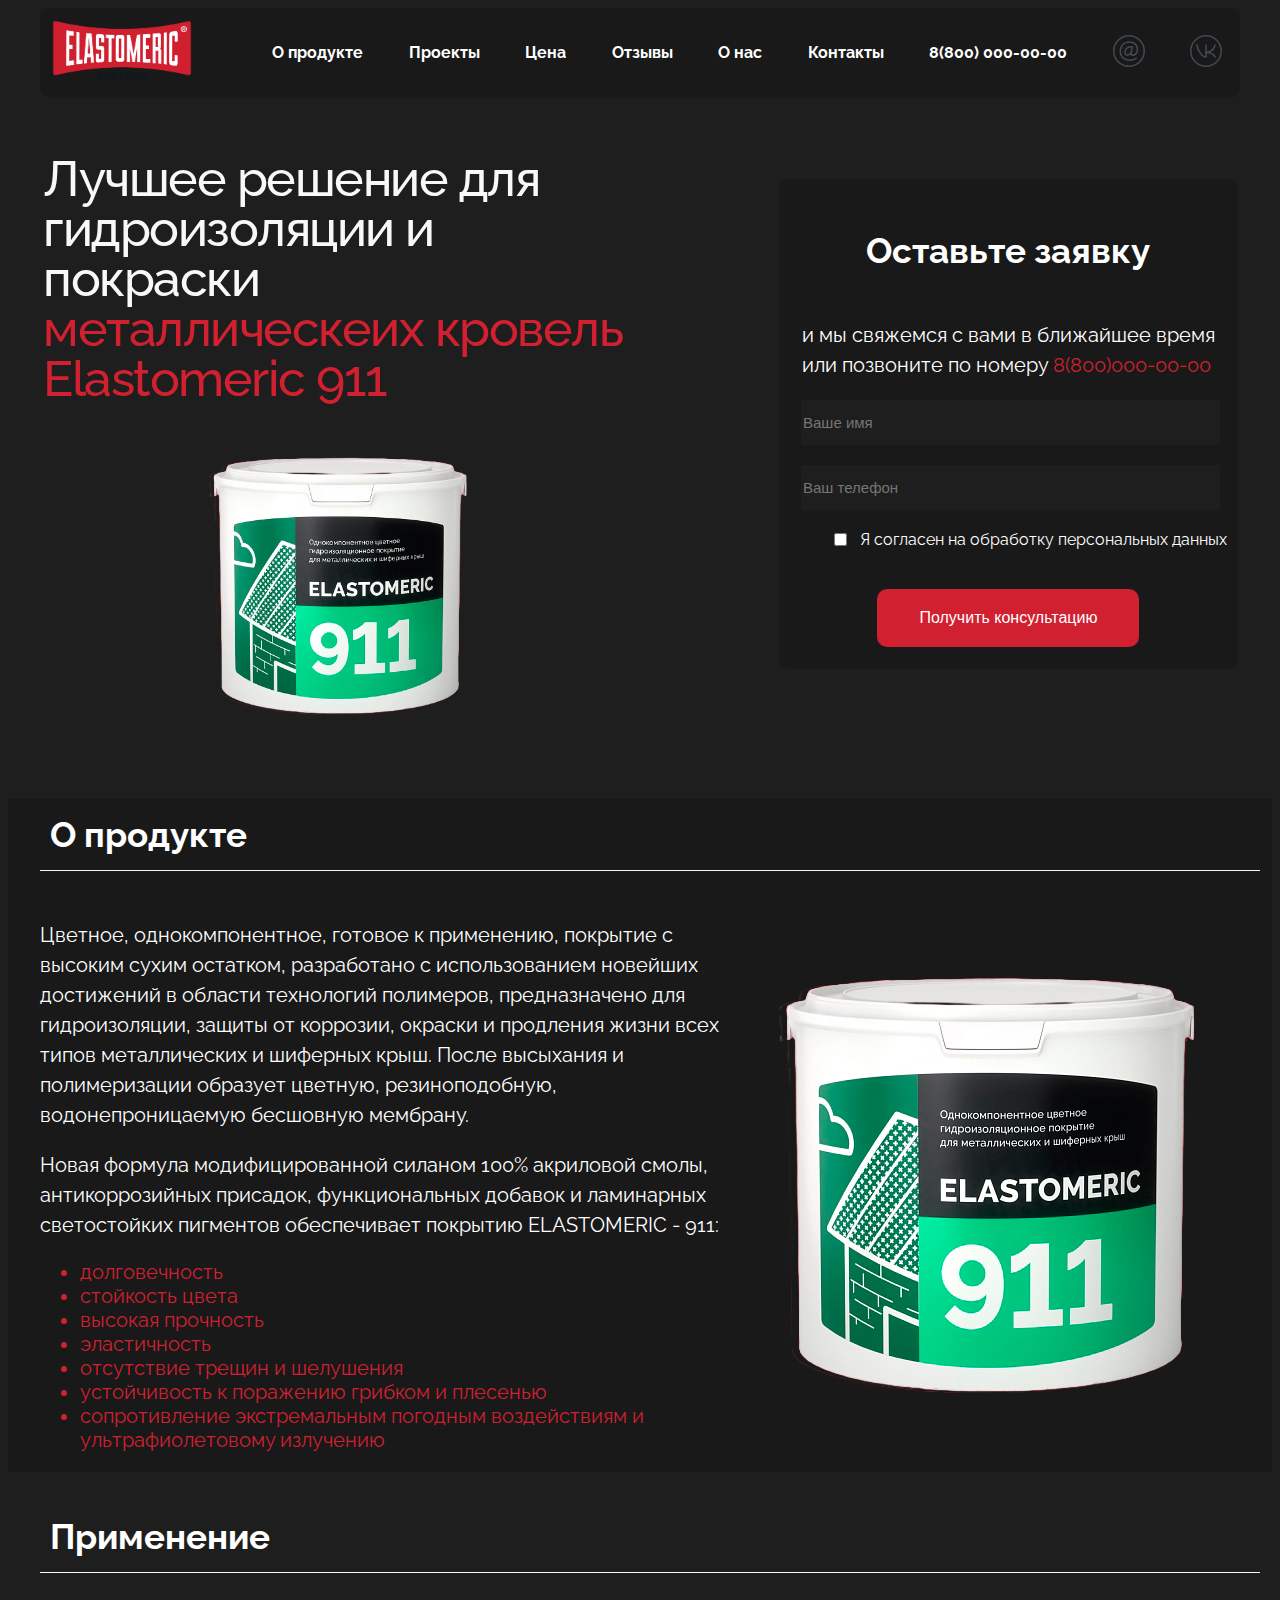
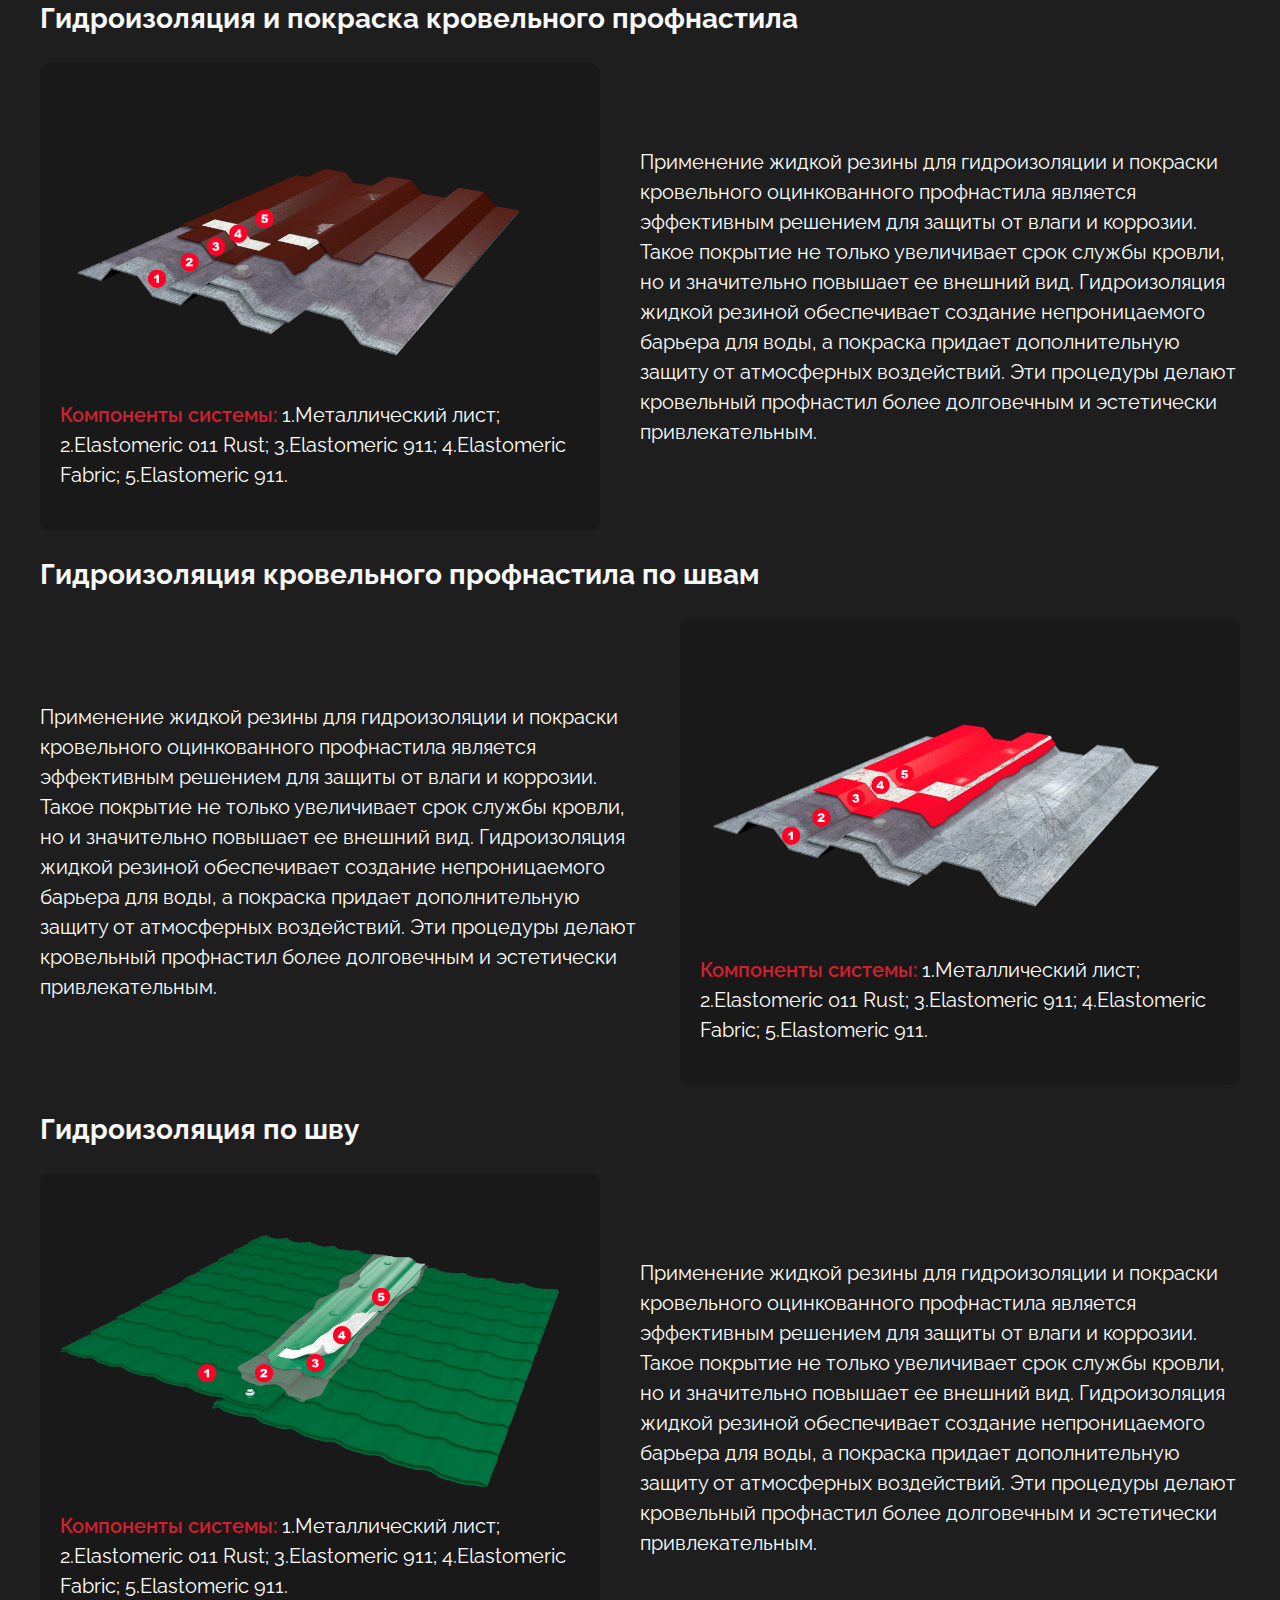
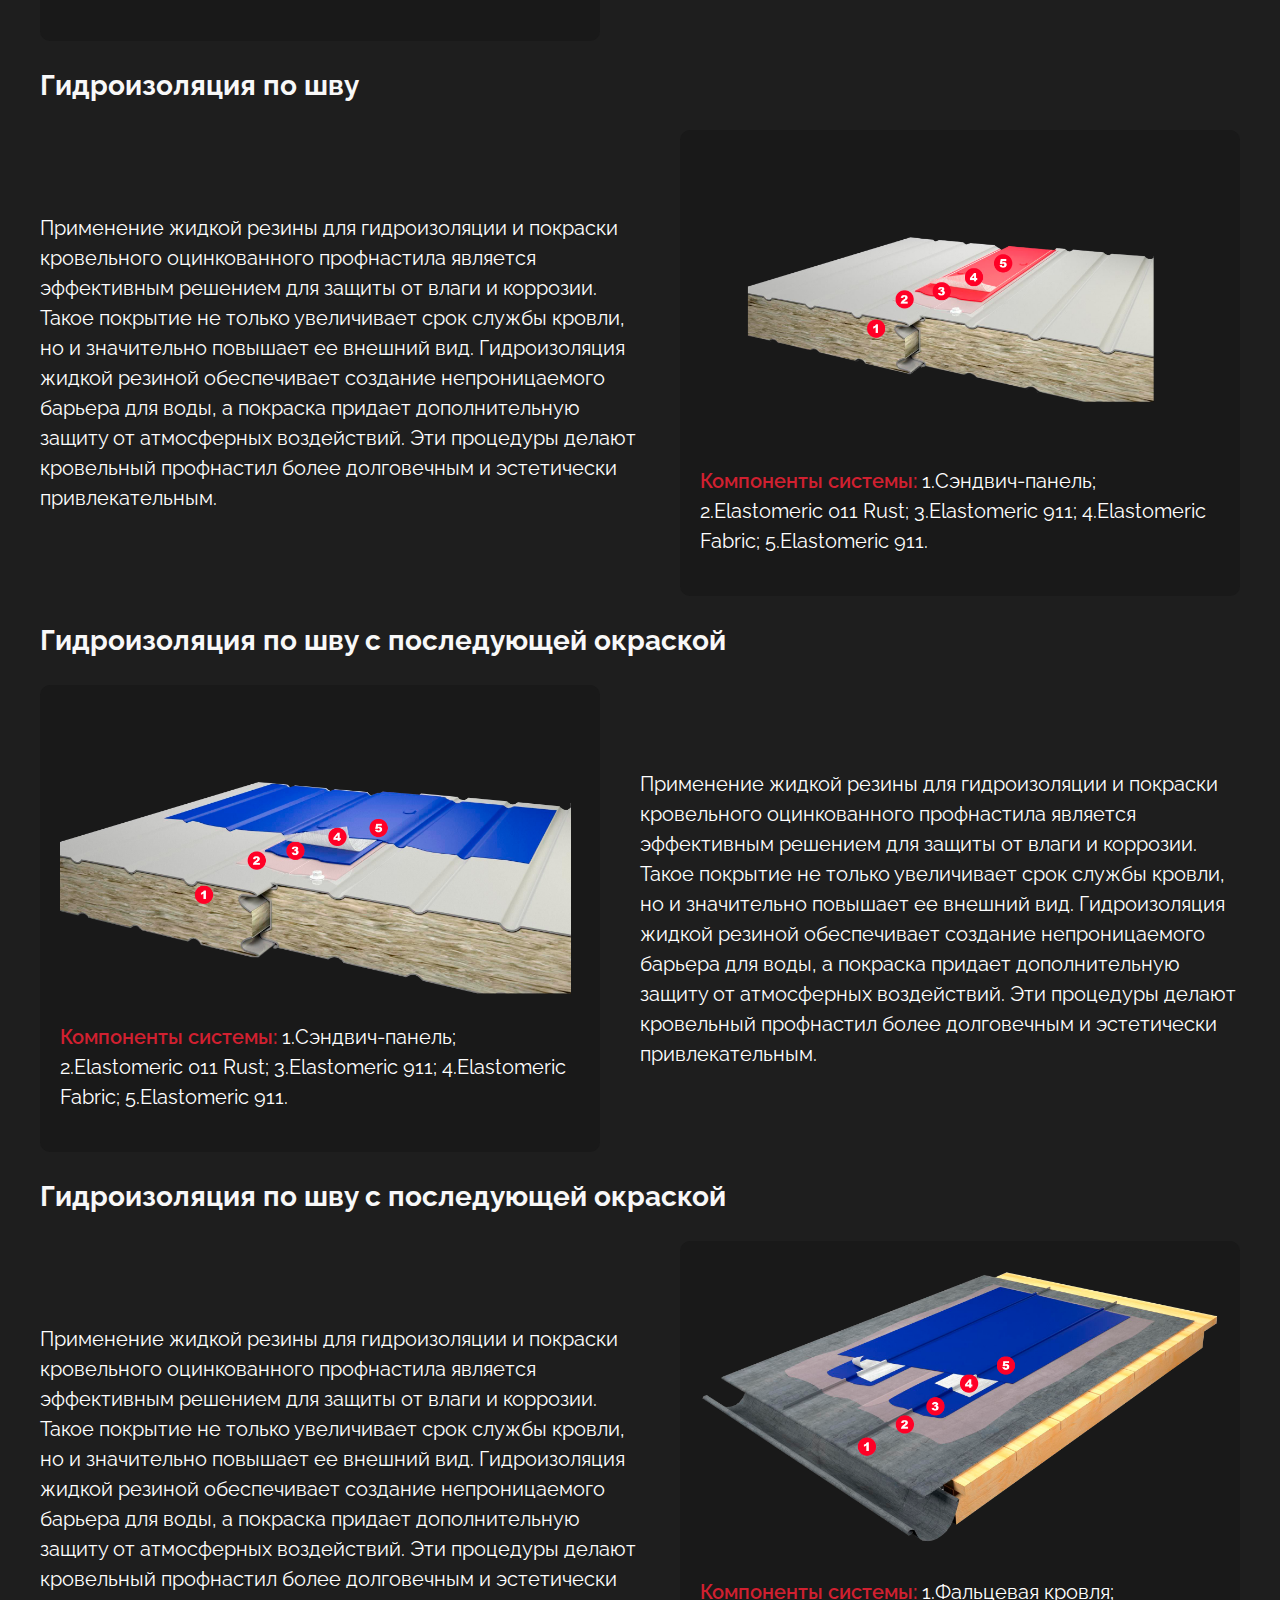
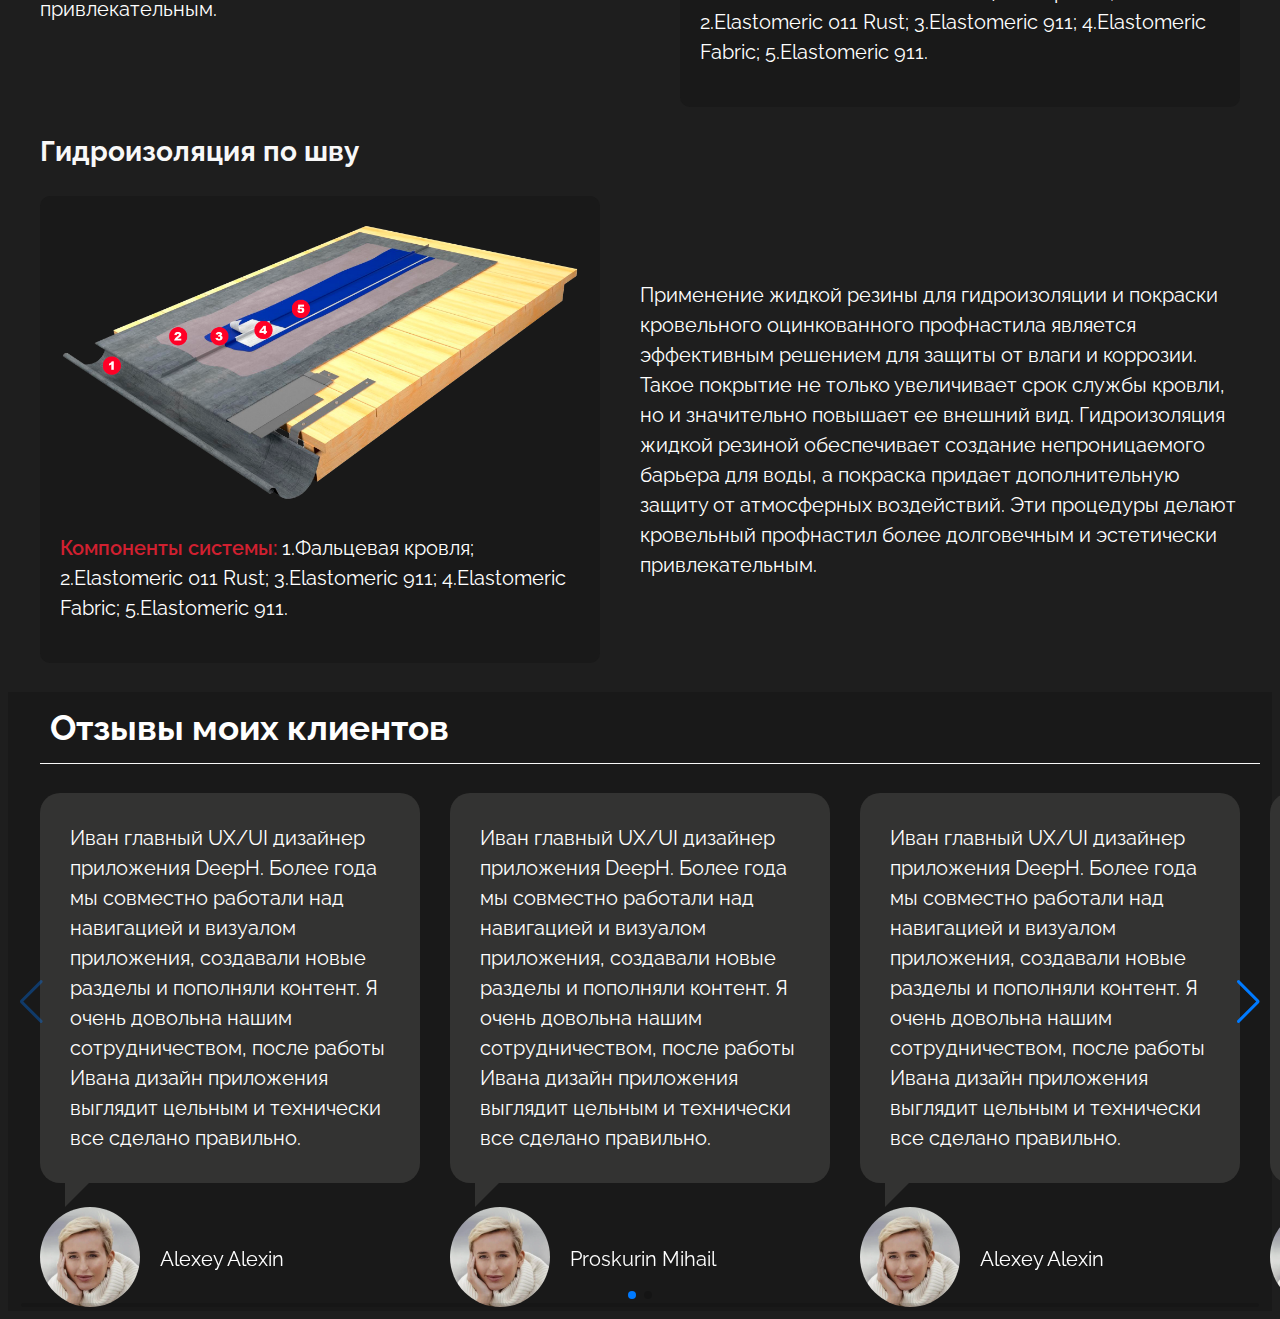
==== commit 7f53c775: "swipper" ====
--- a/index_2.html
+++ b/index_2.html
@@ -7,6 +7,11 @@
           rel="stylesheet">
 
     <link rel="stylesheet" href="styles_2.css">
+    <link
+            rel="stylesheet"
+            href="https://cdn.jsdelivr.net/npm/swiper@11/swiper-bundle.min.css"
+    />
+    <script src="https://cdn.jsdelivr.net/npm/swiper@11/swiper-bundle.min.js"></script>
     <meta charset="utf-8">
     <meta name="viewport" content="width=device-width, initial-scale=1">
     <meta charset="UTF-8">
@@ -314,79 +319,103 @@
 <div class="fon">
     <div class="container">
         <h2 class="title_h2">Отзывы моих клиентов</h2>
-        <div class="otzivy">
-            <div class="otzivy__rows">
-                <p class="otzivy__text">
-                    Иван главный UX/UI дизайнер приложения DeepH. Более года мы совместно работали над навигацией и
-                    визуалом приложения, создавали новые разделы и пополняли контент. Я очень довольна нашим
-                    сотрудничеством, после работы Ивана дизайн приложения выглядит цельным и технически все сделано
-                    правильно.
-                </p>
-                <div class="otzivy__bubble-tail"></div>
-                <div class="otzivy_info">
-                    <div class="otzivy__photo">
-                        <img src="img/otzivy_1.png" alt="">
-                    </div>
-                    <p class="otzivy__name">
-                        Alexey Alexin
-                    </p>
-                </div>
-            </div>
-            <div class="otzivy__rows">
-                <p class="otzivy__text">
-                    Иван главный UX/UI дизайнер приложения DeepH. Более года мы совместно работали над навигацией и
-                    визуалом приложения, создавали новые разделы и пополняли контент. Я очень довольна нашим
-                    сотрудничеством, после работы Ивана дизайн приложения выглядит цельным и технически все сделано
-                    правильно.
-                </p>
-                <div class="otzivy__bubble-tail"></div>
-                <div class="otzivy_info">
-                    <div class="otzivy__photo">
-                        <img src="img/otzivy_1.png" alt="">
-                    </div>
-                    <p class="otzivy__name">
-                        Proskurin Mihail
-                    </p>
-                </div>
-            </div>
-            <div class="otzivy__rows">
-                <p class="otzivy__text">
-                    Иван главный UX/UI дизайнер приложения DeepH. Более года мы совместно работали над навигацией и
-                    визуалом приложения, создавали новые разделы и пополняли контент. Я очень довольна нашим
-                    сотрудничеством, после работы Ивана дизайн приложения выглядит цельным и технически все сделано
-                    правильно.
-                </p>
-                <div class="otzivy__bubble-tail"></div>
-                <div class="otzivy_info">
-                    <div class="otzivy__photo">
-                        <img src="img/otzivy_1.png" alt="">
-                    </div>
-                    <p class="otzivy__name">
-                        Alexey Alexin
-                    </p>
-                </div>
-            </div>
-            <div class="otzivy__rows">
-                <p class="otzivy__text">
-                    Иван главный UX/UI дизайнер приложения DeepH. Более года мы совместно работали над навигацией и
-                    визуалом приложения, создавали новые разделы и пополняли контент. Я очень довольна нашим
-                    сотрудничеством, после работы Ивана дизайн приложения выглядит цельным и технически все сделано
-                    правильно.
-                </p>
-                <div class="otzivy__bubble-tail"></div>
-                <div class="otzivy_info">
-                    <div class="otzivy__photo">
-                        <img src="img/otzivy_1.png" alt="">
-                    </div>
-                    <p class="otzivy__name">
-                        Alexey Alexin
-                    </p>
-                </div>
-            </div>
+        <div class="mySwiper">
+            <div class="otzivy swiper-wrapper">
+                <div class="otzivy__rows swiper-slide">
+                    <p class="otzivy__text">
+                        Иван главный UX/UI дизайнер приложения DeepH. Более года мы совместно работали над навигацией и
+                        визуалом приложения, создавали новые разделы и пополняли контент. Я очень довольна нашим
+                        сотрудничеством, после работы Ивана дизайн приложения выглядит цельным и технически все сделано
+                        правильно.
+                    </p>
+                    <div class="otzivy__bubble-tail"></div>
+                    <div class="otzivy_info">
+                        <div class="otzivy__photo">
+                            <img src="img/otzivy_1.png" alt="">
+                        </div>
+                        <p class="otzivy__name">
+                            Alexey Alexin
+                        </p>
+                    </div>
+                </div>
+                <div class="otzivy__rows swiper-slide">
+                    <p class="otzivy__text">
+                        Иван главный UX/UI дизайнер приложения DeepH. Более года мы совместно работали над навигацией и
+                        визуалом приложения, создавали новые разделы и пополняли контент. Я очень довольна нашим
+                        сотрудничеством, после работы Ивана дизайн приложения выглядит цельным и технически все сделано
+                        правильно.
+                    </p>
+                    <div class="otzivy__bubble-tail"></div>
+                    <div class="otzivy_info">
+                        <div class="otzivy__photo">
+                            <img src="img/otzivy_1.png" alt="">
+                        </div>
+                        <p class="otzivy__name">
+                            Proskurin Mihail
+                        </p>
+                    </div>
+                </div>
+                <div class="otzivy__rows swiper-slide">
+                    <p class="otzivy__text">
+                        Иван главный UX/UI дизайнер приложения DeepH. Более года мы совместно работали над навигацией и
+                        визуалом приложения, создавали новые разделы и пополняли контент. Я очень довольна нашим
+                        сотрудничеством, после работы Ивана дизайн приложения выглядит цельным и технически все сделано
+                        правильно.
+                    </p>
+                    <div class="otzivy__bubble-tail"></div>
+                    <div class="otzivy_info">
+                        <div class="otzivy__photo">
+                            <img src="img/otzivy_1.png" alt="">
+                        </div>
+                        <p class="otzivy__name">
+                            Alexey Alexin
+                        </p>
+                    </div>
+                </div>
+                <div class="otzivy__rows swiper-slide">
+                    <p class="otzivy__text">
+                        Иван главный UX/UI дизайнер приложения DeepH. Более года мы совместно работали над навигацией и
+                        визуалом приложения, создавали новые разделы и пополняли контент. Я очень довольна нашим
+                        сотрудничеством, после работы Ивана дизайн приложения выглядит цельным и технически все сделано
+                        правильно.
+                    </p>
+                    <div class="otzivy__bubble-tail"></div>
+                    <div class="otzivy_info">
+                        <div class="otzivy__photo">
+                            <img src="img/otzivy_1.png" alt="">
+                        </div>
+                        <p class="otzivy__name">
+                            Alexey Alexin
+                        </p>
+                    </div>
+                </div>
+            </div>
+            <div class="swiper-pagination"></div>
+
+            <!-- If we need navigation buttons -->
+            <div class="swiper-button-prev"></div>
+            <div class="swiper-button-next"></div>
+
+            <!-- If we need scrollbar -->
+            <div class="swiper-scrollbar"></div>
         </div>
     </div>
 </div>
 
-
+<script>
+    var swiper = new Swiper(".mySwiper", {
+        slidesPerView: 3,
+        spaceBetween: 30,
+        pagination: {
+            el: ".swiper-pagination",
+            clickable: true,
+        },
+        navigation: {
+            nextEl: ".swiper-button-next",
+            prevEl: ".swiper-button-prev",
+        },
+    });
+
+</script>
 </body>
 </html>--- a/styles_2.css
+++ b/styles_2.css
@@ -293,17 +293,9 @@
 
 /*.Применение*/
 /*Отзывы*/
-.otzivy {
-    display: flex;
-    align-items: center;
-    justify-content: space-around;
-    gap: 20px;
-    flex-wrap: wrap;
-}
-
-.otzivy__rows {
-    flex: 0 0 45%;
-}
+
+
+
 
 .otzivy__text {
     background: #333332;
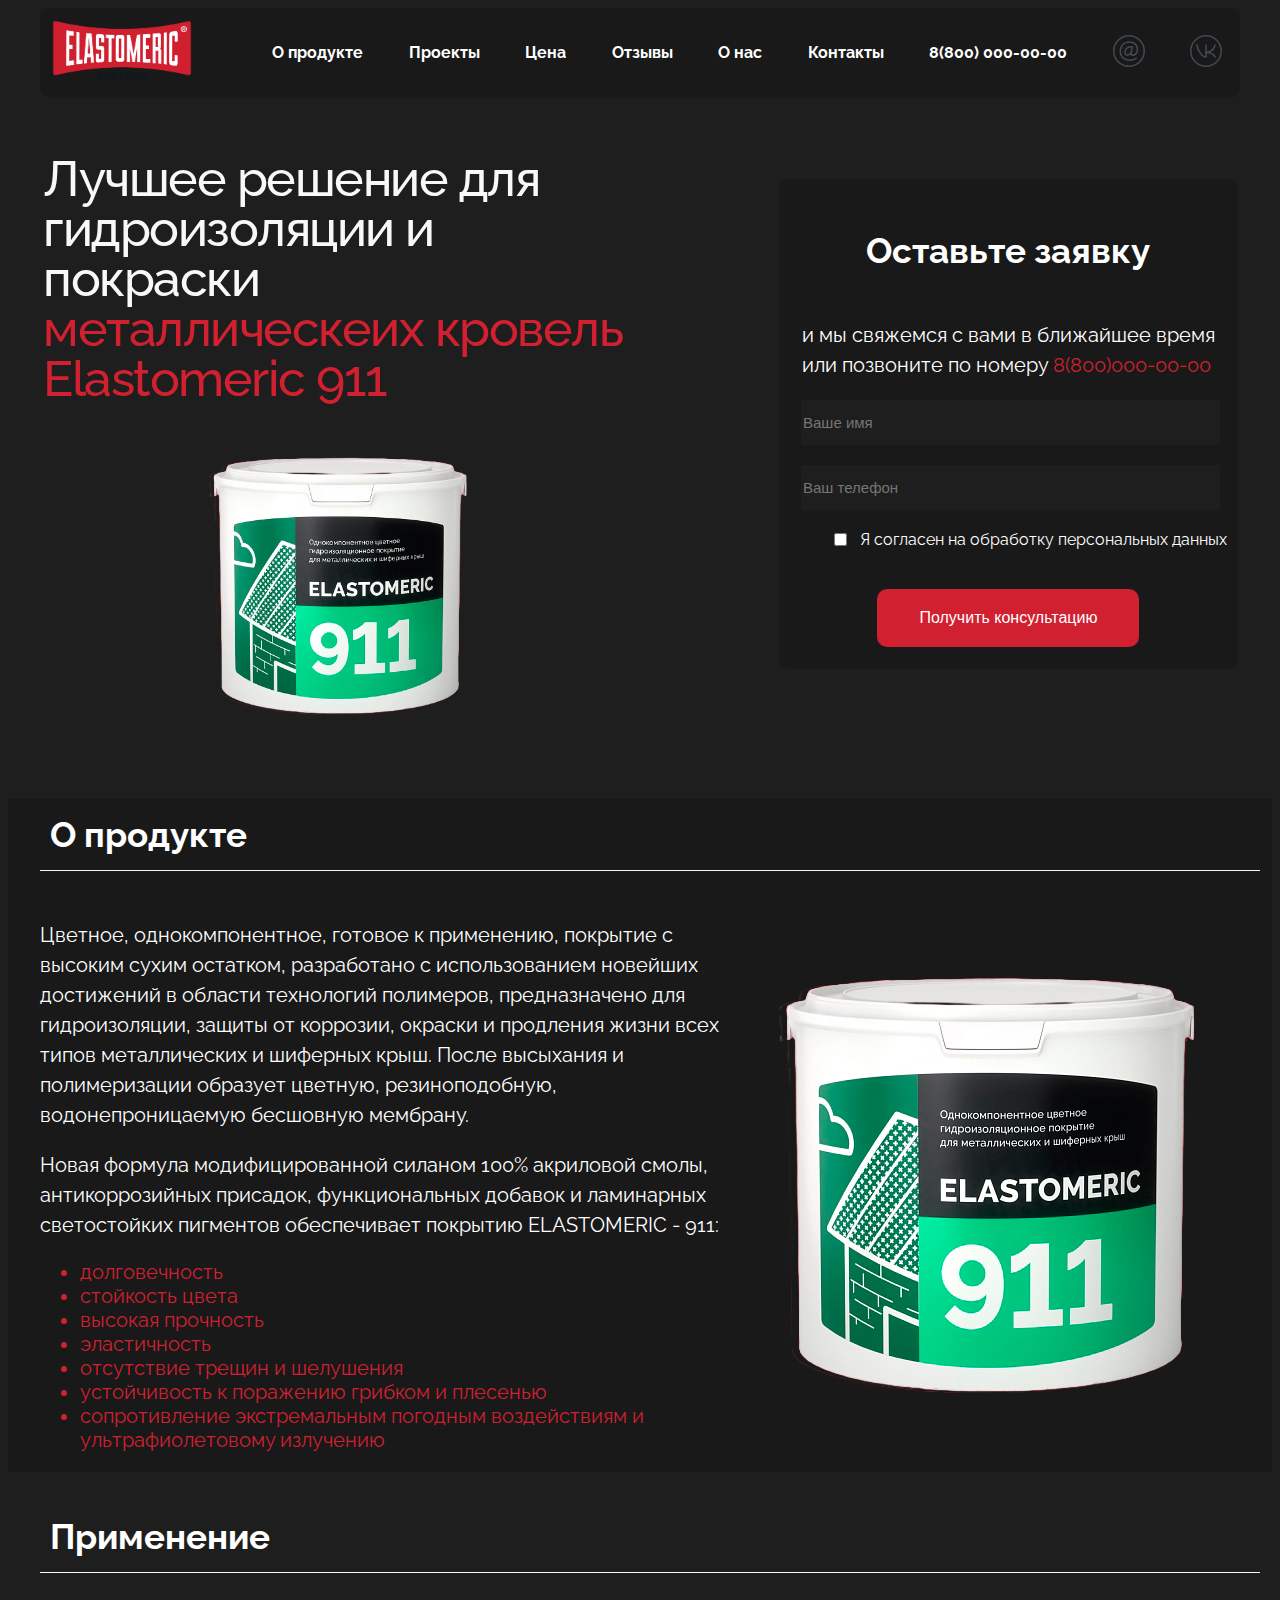
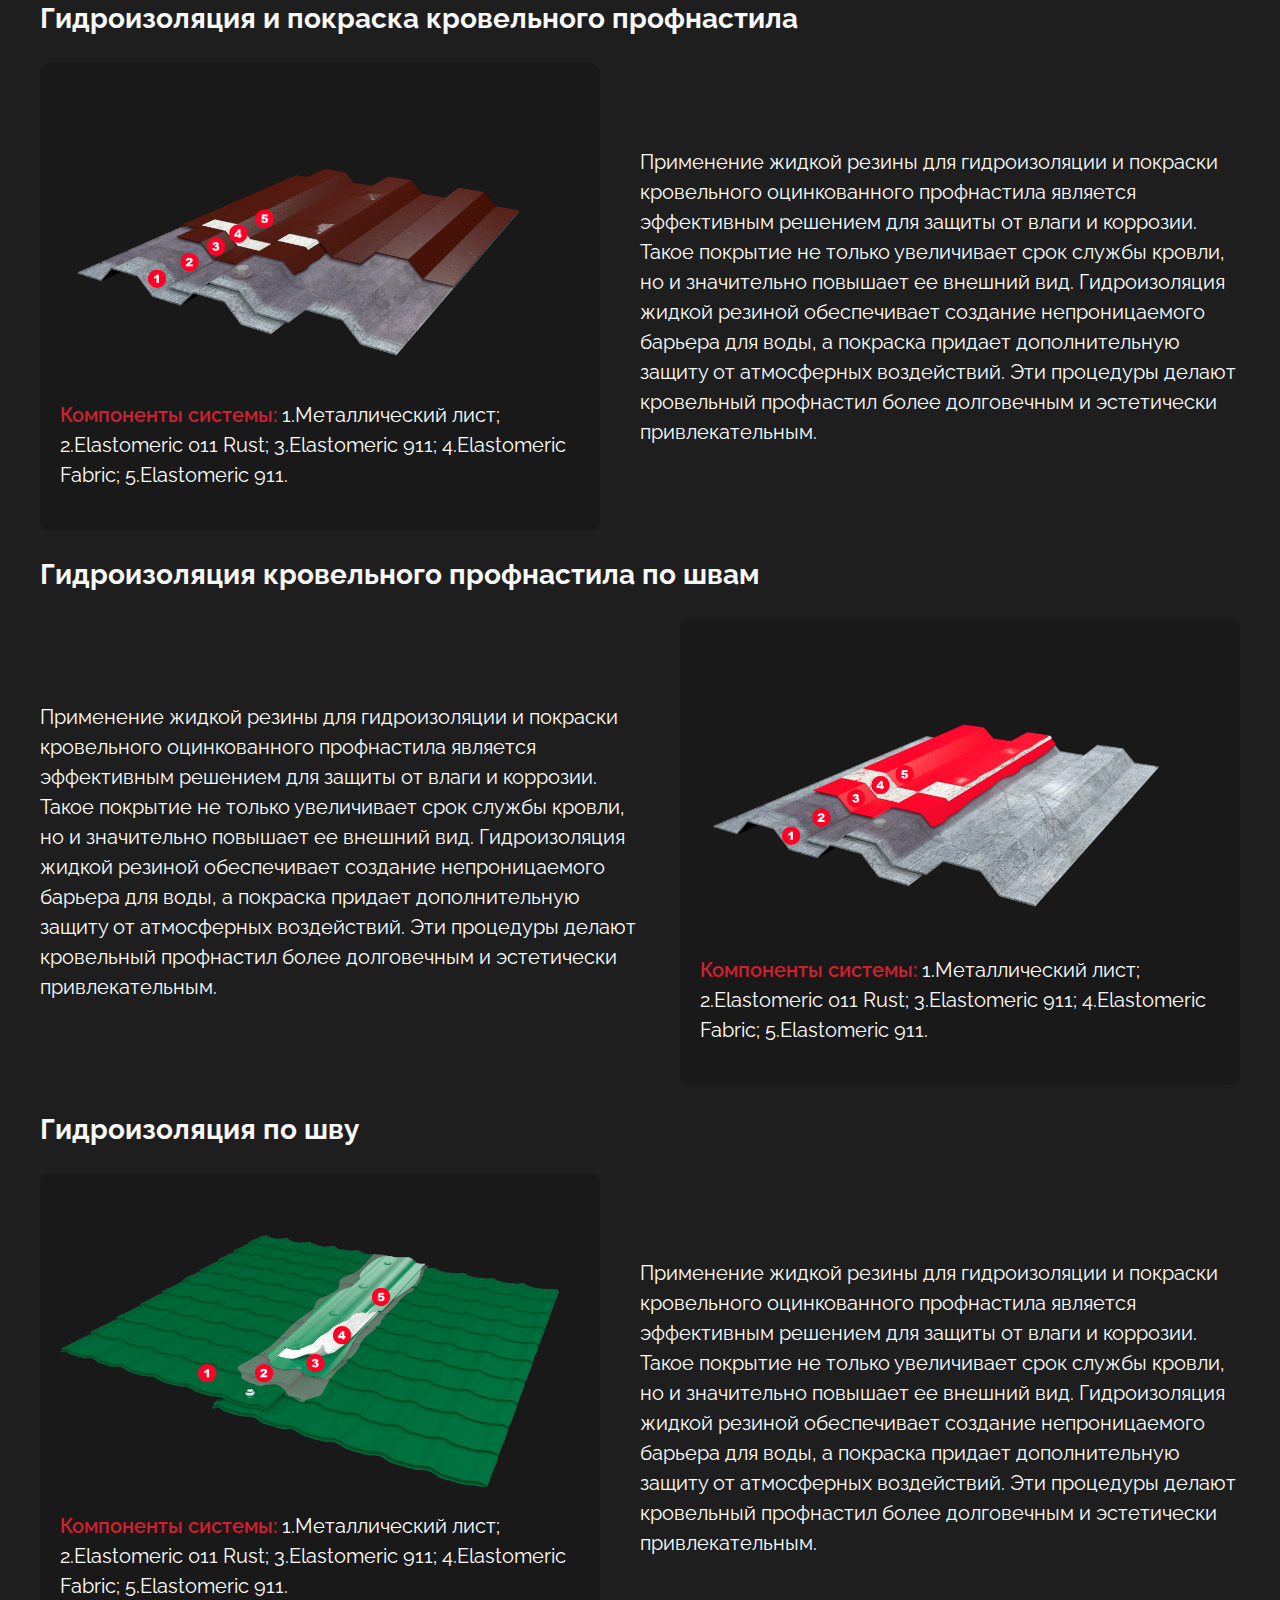
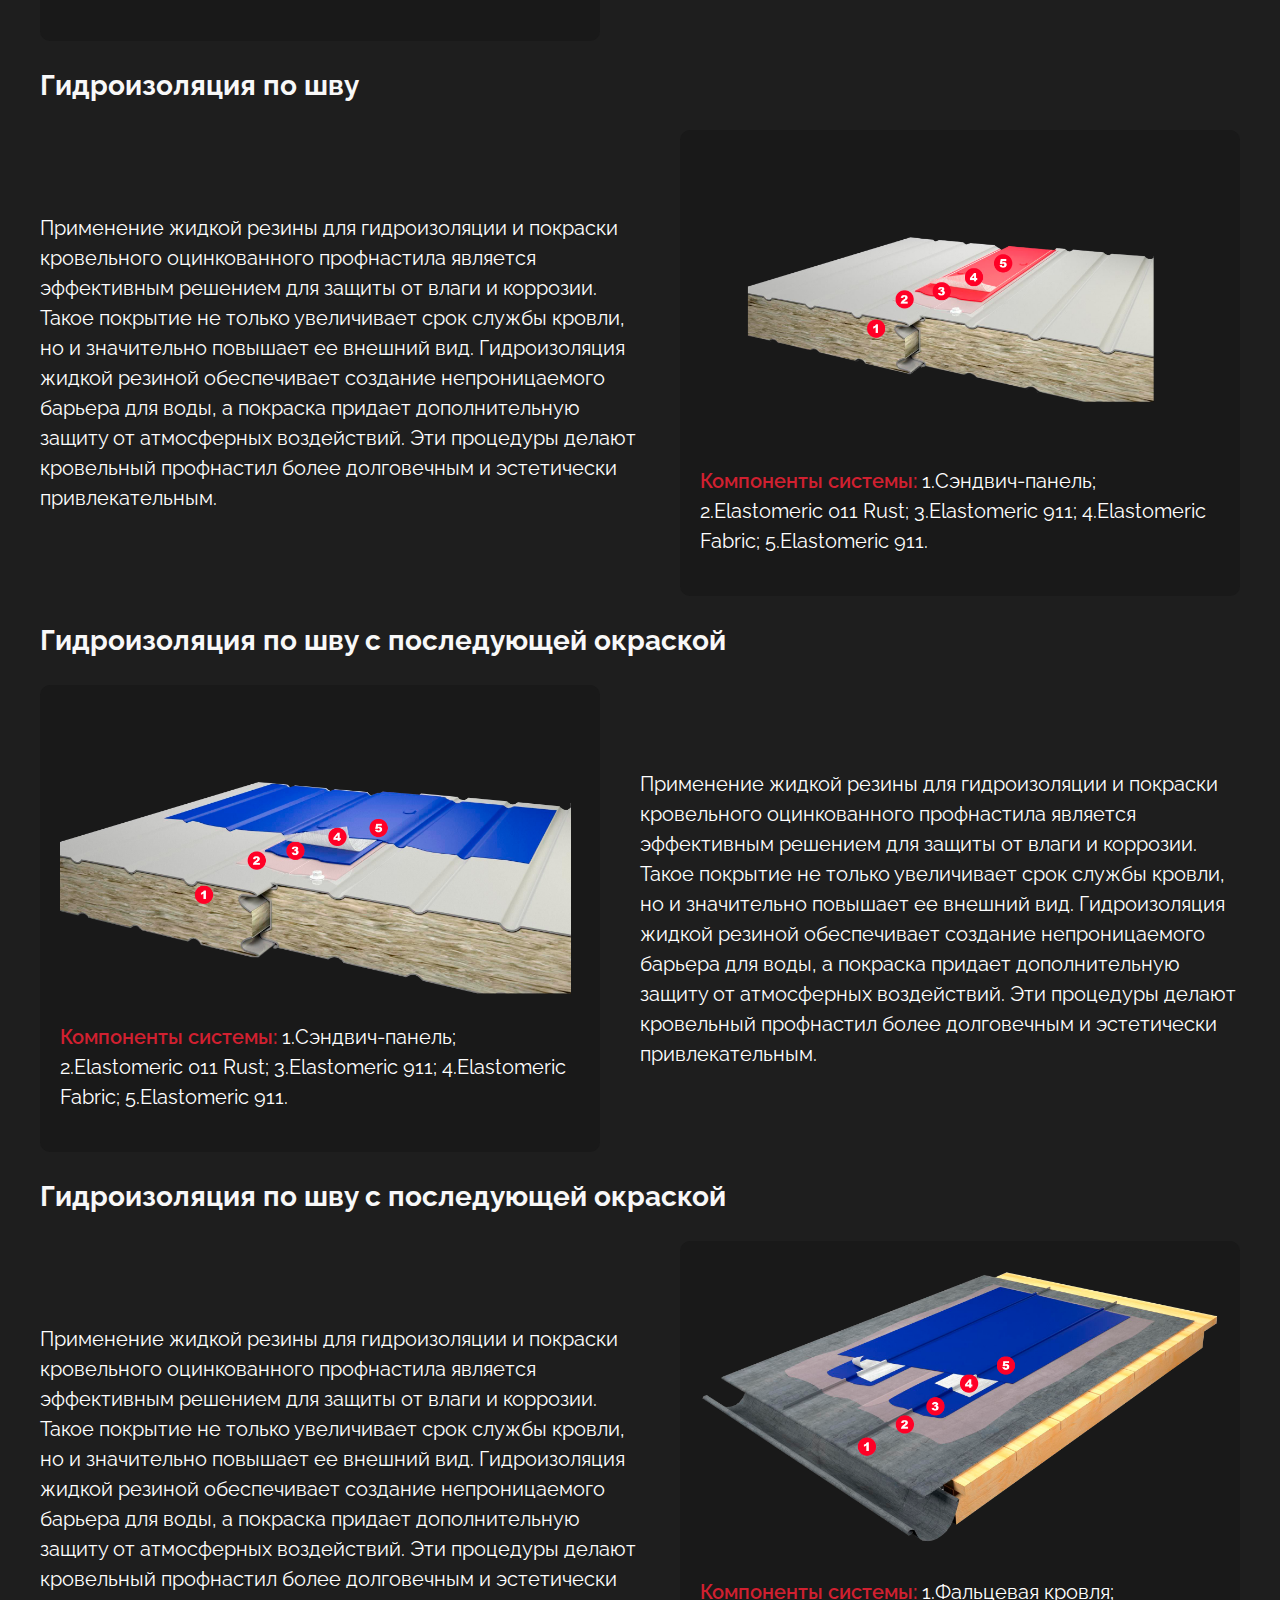
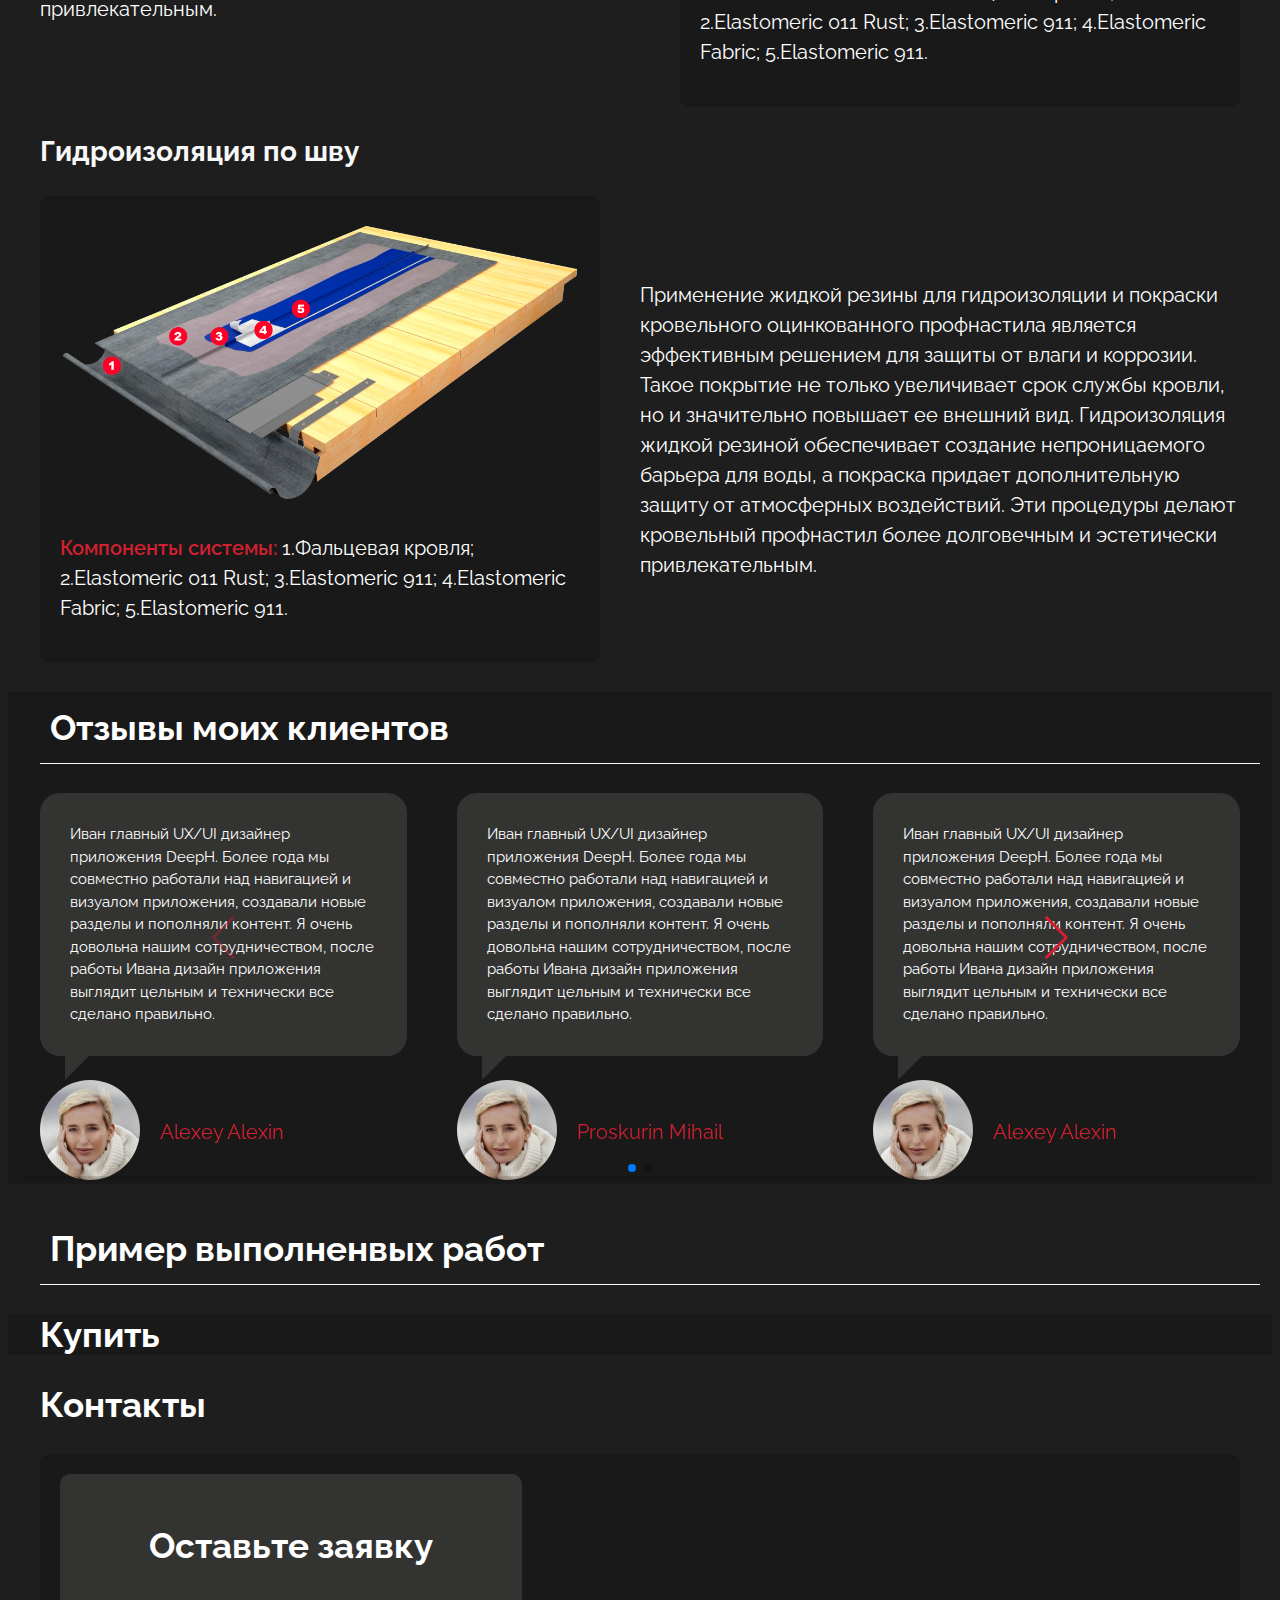
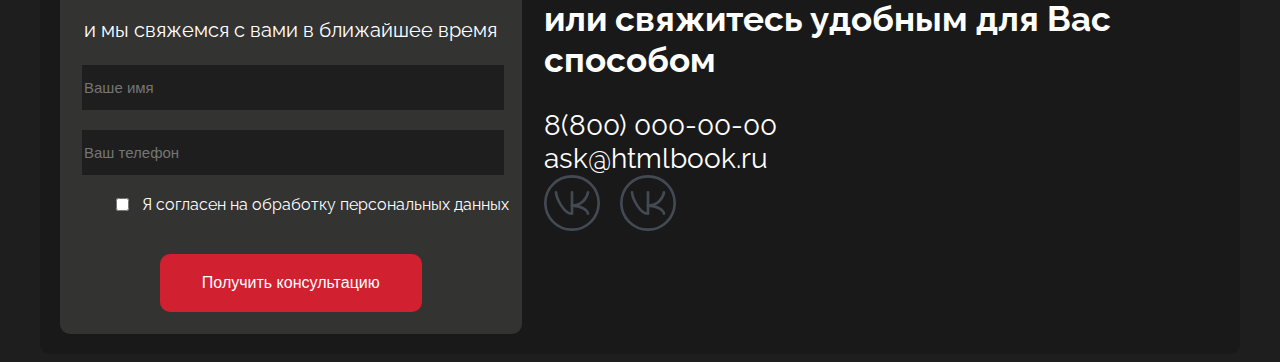
==== commit 88466a53: "contacts" ====
--- a/index_2.html
+++ b/index_2.html
@@ -7,11 +7,10 @@
           rel="stylesheet">
 
     <link rel="stylesheet" href="styles_2.css">
-    <link
-            rel="stylesheet"
-            href="https://cdn.jsdelivr.net/npm/swiper@11/swiper-bundle.min.css"
-    />
+    <!--    Слайдер-->
+    <link rel="stylesheet" href="https://cdn.jsdelivr.net/npm/swiper@11/swiper-bundle.min.css"/>
     <script src="https://cdn.jsdelivr.net/npm/swiper@11/swiper-bundle.min.js"></script>
+    <!--    .Слайдер-->
     <meta charset="utf-8">
     <meta name="viewport" content="width=device-width, initial-scale=1">
     <meta charset="UTF-8">
@@ -322,12 +321,12 @@
         <div class="mySwiper">
             <div class="otzivy swiper-wrapper">
                 <div class="otzivy__rows swiper-slide">
-                    <p class="otzivy__text">
+                    <div class="otzivy__text">
                         Иван главный UX/UI дизайнер приложения DeepH. Более года мы совместно работали над навигацией и
                         визуалом приложения, создавали новые разделы и пополняли контент. Я очень довольна нашим
                         сотрудничеством, после работы Ивана дизайн приложения выглядит цельным и технически все сделано
                         правильно.
-                    </p>
+                    </div>
                     <div class="otzivy__bubble-tail"></div>
                     <div class="otzivy_info">
                         <div class="otzivy__photo">
@@ -339,12 +338,12 @@
                     </div>
                 </div>
                 <div class="otzivy__rows swiper-slide">
-                    <p class="otzivy__text">
+                    <div class="otzivy__text">
                         Иван главный UX/UI дизайнер приложения DeepH. Более года мы совместно работали над навигацией и
                         визуалом приложения, создавали новые разделы и пополняли контент. Я очень довольна нашим
                         сотрудничеством, после работы Ивана дизайн приложения выглядит цельным и технически все сделано
                         правильно.
-                    </p>
+                    </div>
                     <div class="otzivy__bubble-tail"></div>
                     <div class="otzivy_info">
                         <div class="otzivy__photo">
@@ -356,12 +355,12 @@
                     </div>
                 </div>
                 <div class="otzivy__rows swiper-slide">
-                    <p class="otzivy__text">
+                    <div class="otzivy__text">
                         Иван главный UX/UI дизайнер приложения DeepH. Более года мы совместно работали над навигацией и
                         визуалом приложения, создавали новые разделы и пополняли контент. Я очень довольна нашим
                         сотрудничеством, после работы Ивана дизайн приложения выглядит цельным и технически все сделано
                         правильно.
-                    </p>
+                    </div>
                     <div class="otzivy__bubble-tail"></div>
                     <div class="otzivy_info">
                         <div class="otzivy__photo">
@@ -373,12 +372,12 @@
                     </div>
                 </div>
                 <div class="otzivy__rows swiper-slide">
-                    <p class="otzivy__text">
+                    <div class="otzivy__text">
                         Иван главный UX/UI дизайнер приложения DeepH. Более года мы совместно работали над навигацией и
                         визуалом приложения, создавали новые разделы и пополняли контент. Я очень довольна нашим
                         сотрудничеством, после работы Ивана дизайн приложения выглядит цельным и технически все сделано
                         правильно.
-                    </p>
+                    </div>
                     <div class="otzivy__bubble-tail"></div>
                     <div class="otzivy_info">
                         <div class="otzivy__photo">
@@ -392,30 +391,112 @@
             </div>
             <div class="swiper-pagination"></div>
 
-            <!-- If we need navigation buttons -->
+            <!-- If we need navigation buttons -5--->
             <div class="swiper-button-prev"></div>
             <div class="swiper-button-next"></div>
 
             <!-- If we need scrollbar -->
-            <div class="swiper-scrollbar"></div>
+            <div class="swiper-scrollbar qwqw"></div>
         </div>
     </div>
 </div>
-
-<script>
-    var swiper = new Swiper(".mySwiper", {
-        slidesPerView: 3,
-        spaceBetween: 30,
-        pagination: {
-            el: ".swiper-pagination",
-            clickable: true,
-        },
-        navigation: {
-            nextEl: ".swiper-button-next",
-            prevEl: ".swiper-button-prev",
-        },
-    });
-
-</script>
+<div class="container">
+    <h2 class="title_h2">Пример выполненвых работ</h2>
+    <div class="works">
+
+    </div>
+
+</div>
+<div class="fon">
+    <div class="container">
+        <h2>Купить</h2>
+        <div class="price">
+
+        </div>
+    </div>
+</div>
+<div class="container">
+    <h2>Контакты</h2>
+    <div class="contacts">
+        <div class="el-911__block-left contacts__block-left">
+            <div class="el-911__block-form  contacts__block-form">
+                <h2>Оставьте заявку</h2>
+                <p> и мы свяжемся с вами в ближайшее время</p>
+                <form action="" class="el-911__form contacts__form">
+                    <div class="el-911__fio">
+                        <input class="el-911__form-control fio" type="text form-control" id="name" name="name"
+                               placeholder="Ваше имя"
+                               required/>
+                        <label class="el-911__fio__control-label control-label" for="name-subscribe"></label>
+                    </div>
+                    <div class="el-911__tel">
+                        <input class=" el-911__form-control tel" type="tel" id="form_tel" name="phone"
+                               placeholder="Ваш телефон"
+                               required/>
+                        <label class="el-911__tel__control-label control-label"
+                               for="form__window"></label>
+                    </div>
+                    <!--Чекбокс-->
+                    <div class="el-911__check__control-label ">
+                        <input class="el-911__check check" type="checkbox" name="checkme" required/>
+                        <span>Я согласен на обработку персональных данных</span>
+                    </div>
+                    <div class="el-911__btn">
+                        <button type="submit" class=""><i
+                                class=""></i> Получить консультацию
+                        </button>
+                    </div>
+                </form>
+            </div>
+        </div>
+        <div class="el-911__block-right contacts__block-right">
+            <h2>или свяжитесь удобным для Вас способом</h2>
+            <div class="contacts__info">
+                <div class="el-911__tel contacts__tel">
+                    <a href="tel:+79991112233">8(800) 000-00-00</a>
+                </div>
+                <div class="el-911__email">
+                    <a href="mailto:ask@htmlbook.ru">
+                        ask@htmlbook.ru
+                    </a>
+                </div>
+                <div class="el-911__email contacts__message">
+                    <a href="vk.ru">
+                        <img src="img/vk.svg" alt="">
+                    </a>
+                    <a href="vk.ru">
+                        <img src="img/vk.svg" alt="">
+                    </a>
+                </div>
+
+            </div>
+
+        </div>
+    </div>
+
+    <div class="fon">
+        <div class="container">
+            <div class="footer">
+
+            </div>
+        </div>
+    </div>
+
+
+    <script>
+        var swiper = new Swiper(".mySwiper", {
+            slidesPerView: 3,
+            spaceBetween: 50,
+            pagination: {
+                el: ".swiper-pagination",
+                clickable: true,
+            },
+            navigation: {
+                nextEl: ".swiper-button-next",
+                prevEl: ".swiper-button-prev",
+            },
+        });
+
+    </script>
 </body>
 </html>--- a/styles_2.css
+++ b/styles_2.css
@@ -295,13 +295,35 @@
 /*Отзывы*/
 
 
-
+.mySwiper {
+    overflow: hidden;
+}
+
+.swiper-button-prev {
+    left: 16% !important;
+    color: #D12030 !important;
+
+}
+
+.swiper-button-next {
+    right: 16% !important;
+    color: #D12030 !important;
+    /*background-color: rgba(232, 232, 232, 0.6);*/
+    /*margin-top: 0;*/
+}
+
+.swiper-scrollbar {
+    color: #D12030 !important;
+}
 
 .otzivy__text {
     background: #333332;
     border-radius: 20px;
     padding: 30px;
     margin: 0;
+    font-size: 15px;
+    color: #ffffff;
+    line-height: 1.5;
 }
 
 .otzivy__bubble-tail {
@@ -325,6 +347,55 @@
     max-width: 100px;
 }
 
+.otzivy__name {
+    color: #D12030;
+}
+
 /*.Отзывы*/
+/*Контакты*/
+.contacts {
+    display: flex;
+    align-items: center;
+    justify-content: space-around;
+    background-color: #191919;
+    padding: 20px;
+    border-radius: 10px;
+    gap: 20px;
+}
+
+.contacts__block-left {
+    flex: 0 0 40%;
+}
+
+.contacts__block-form {
+    background: #333332;
+}
+
+.contacts__info {;
+
+    font-size: 28px;
+}
+
+.contacts__message {
+
+    display: flex;
+    gap: 20px;
+    align-items: center;
+
+    width: 100%
+;
+}
+.contacts__message img{
+    width: 56px;
+}
+
+/*.Контакты*/
 
 /*.Body*/
+
+/*footer*/
+footer {
+    height: 410px;
+}
+
+/*.footer*/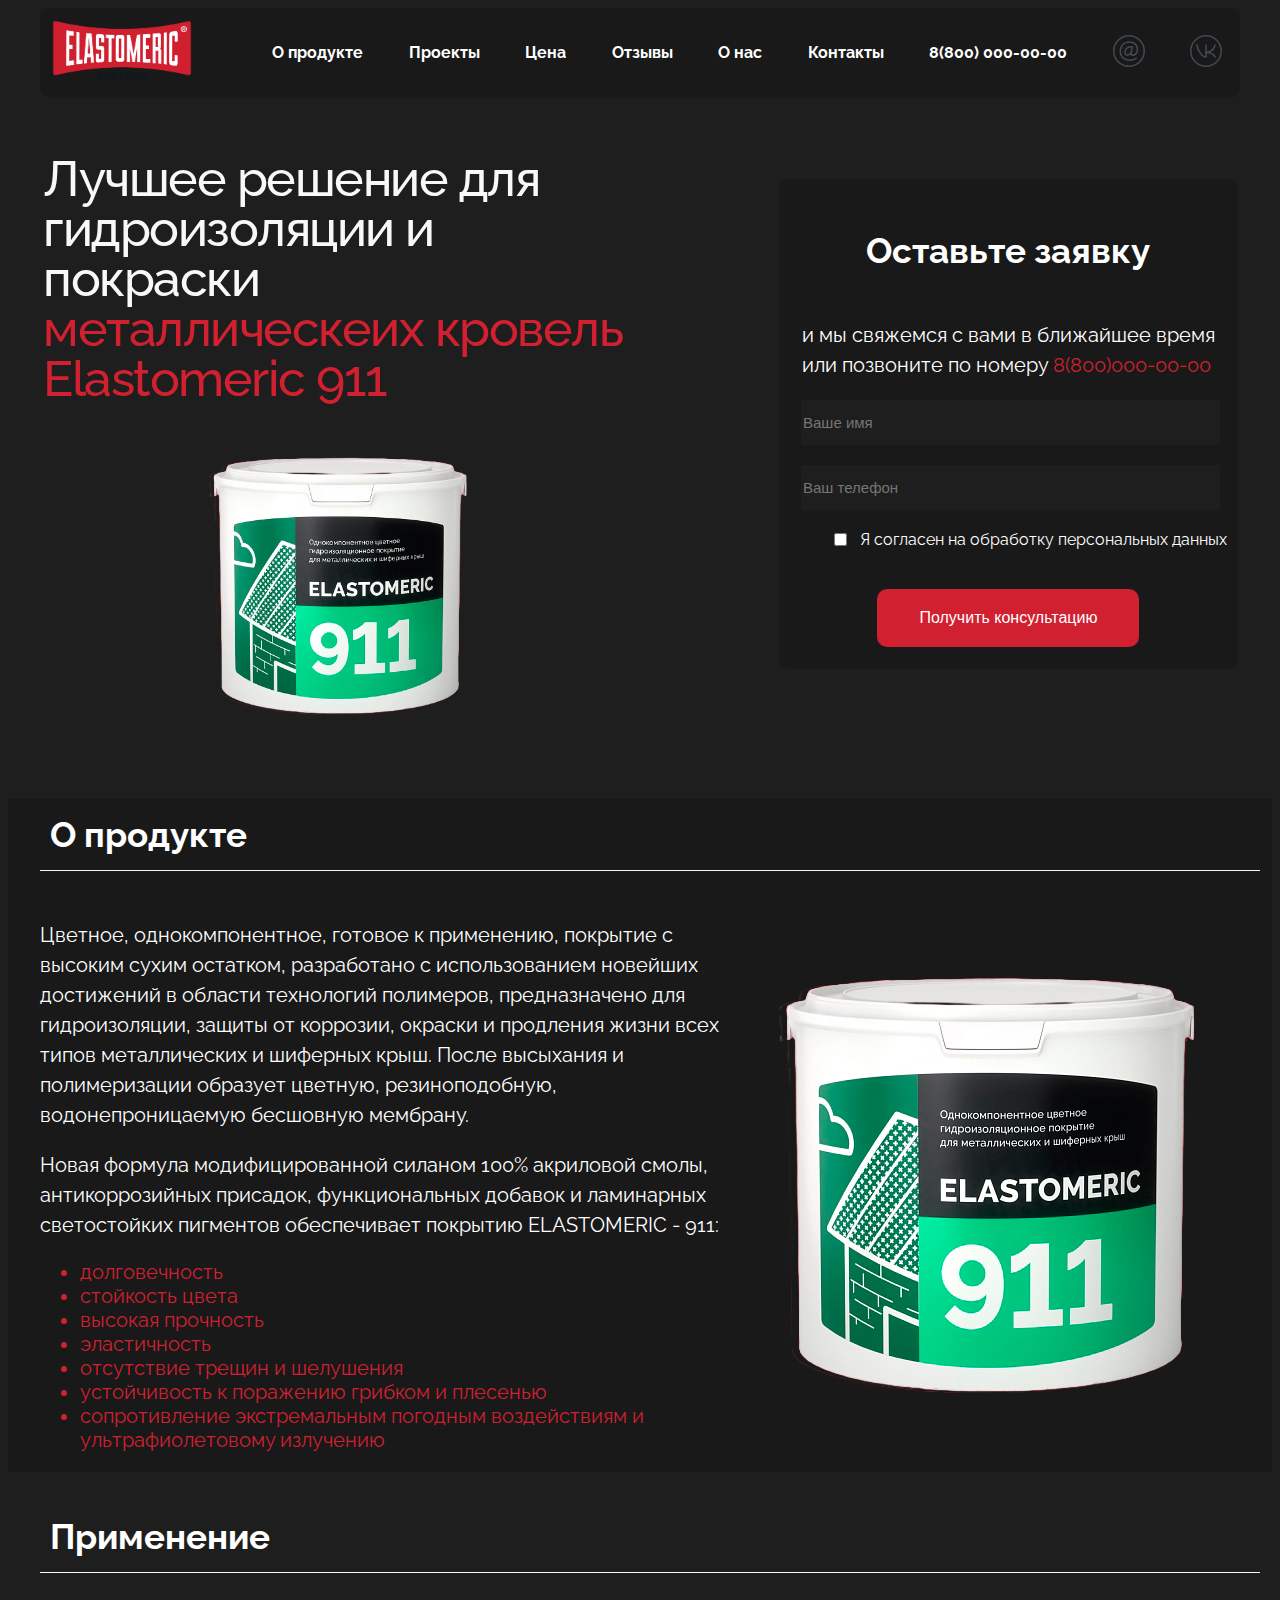
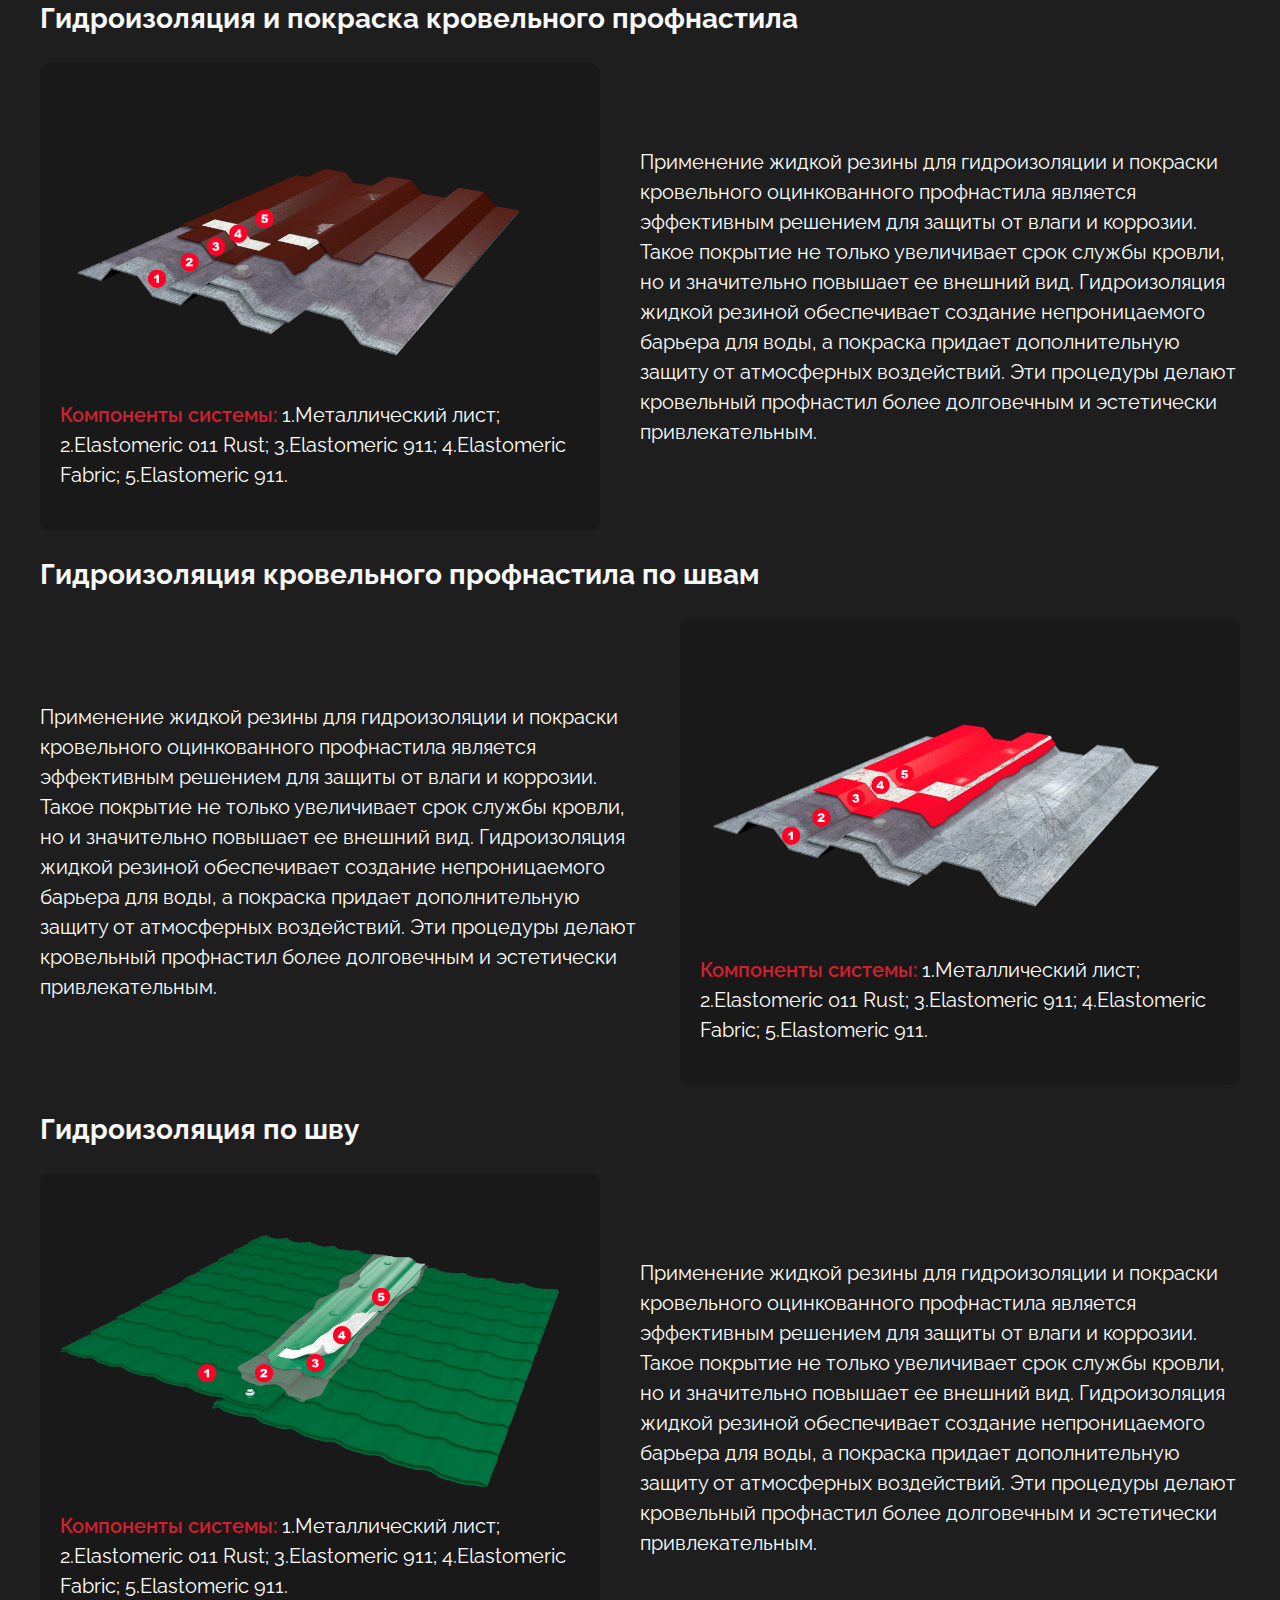
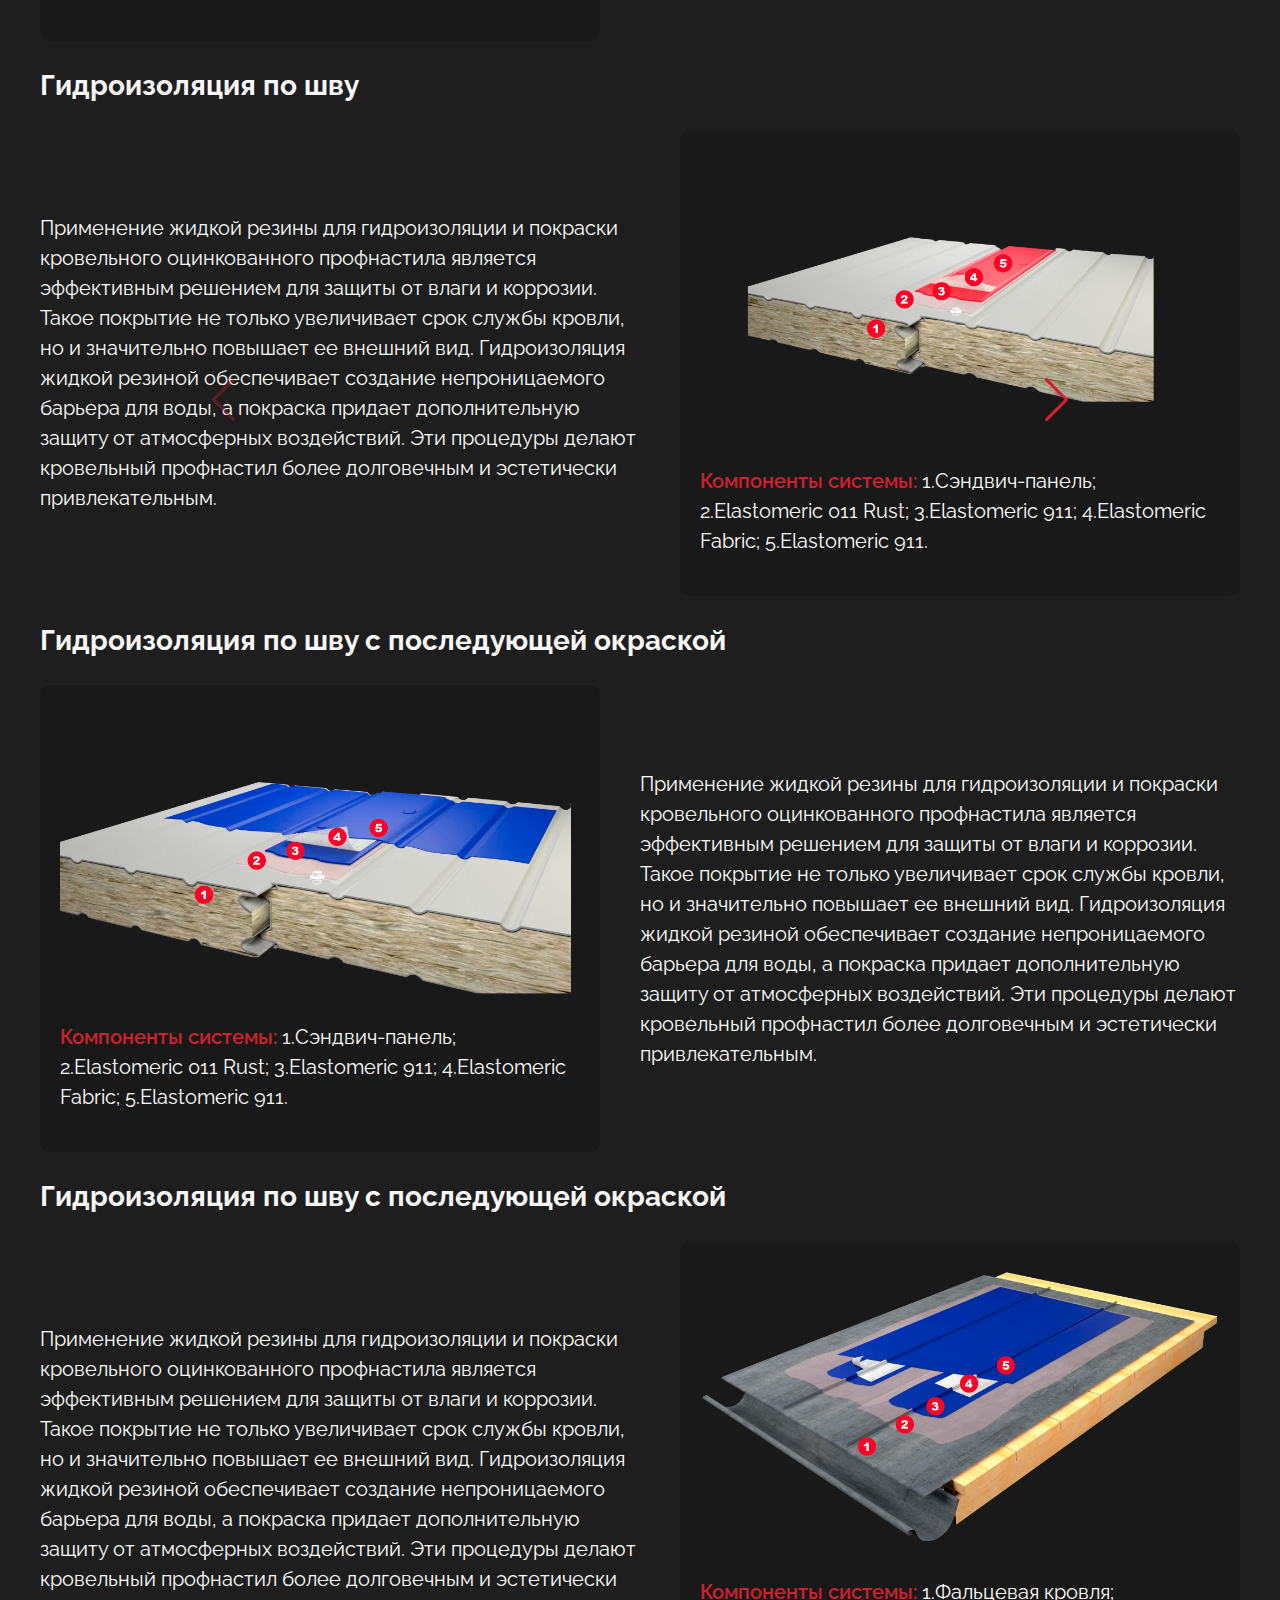
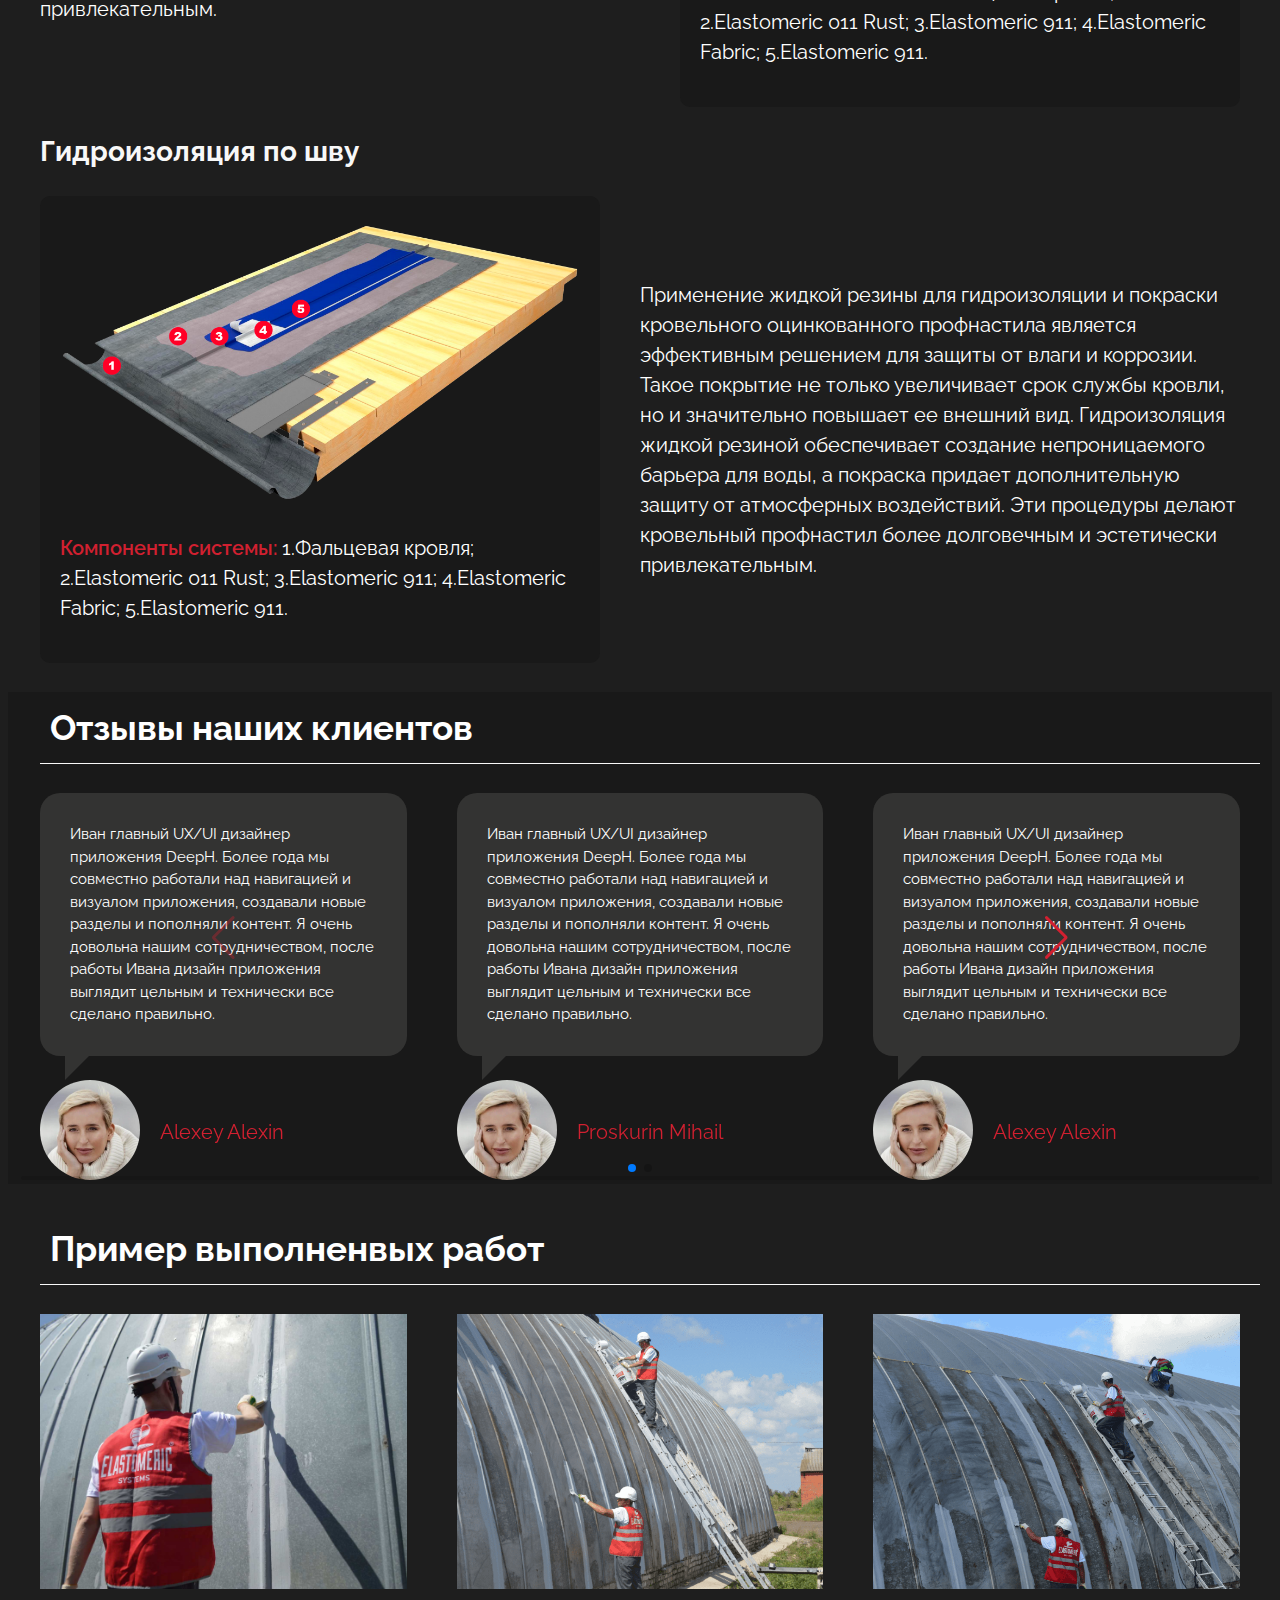
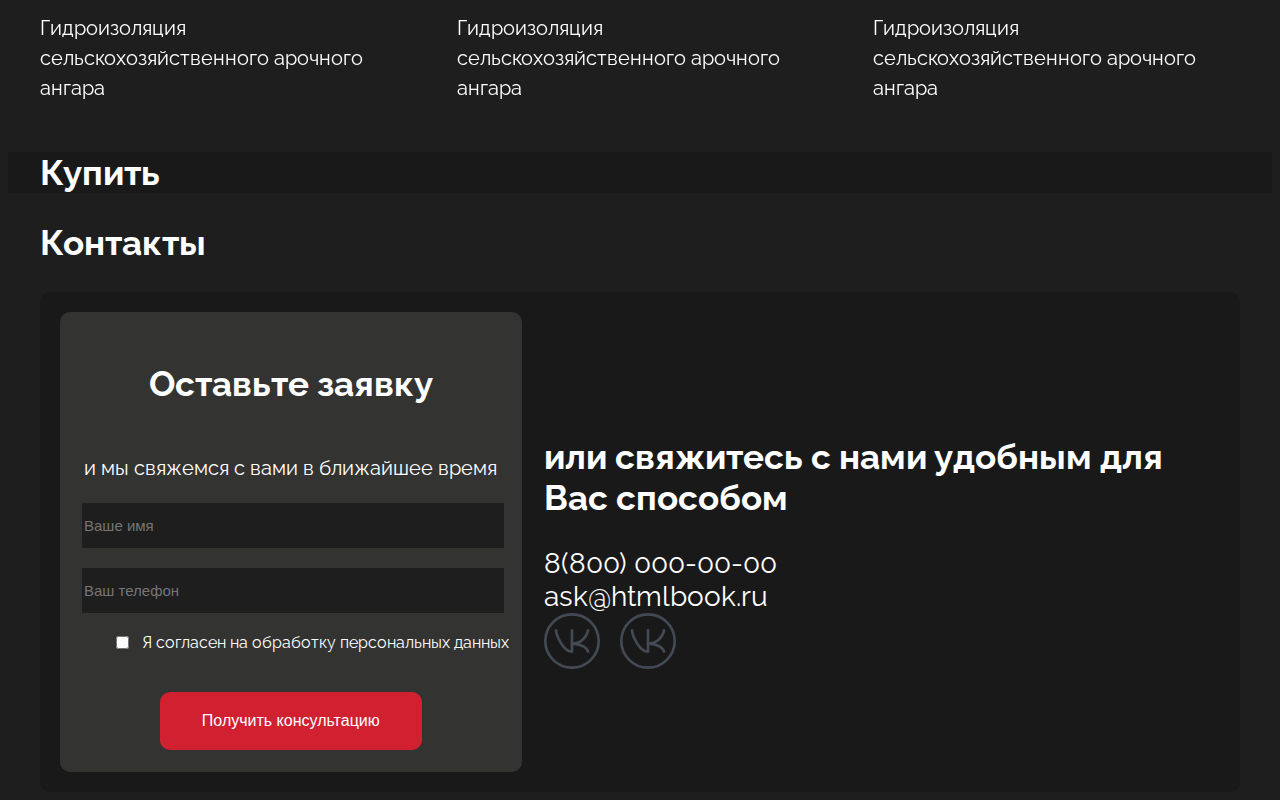
==== commit 82a872b4: "all regedit" ====
--- a/index_2.html
+++ b/index_2.html
@@ -7,6 +7,7 @@
           rel="stylesheet">
 
     <link rel="stylesheet" href="styles_2.css">
+    <link type="text/css" rel="stylesheet" href="dist/css/lightgallery.css"/>
     <!--    Слайдер-->
     <link rel="stylesheet" href="https://cdn.jsdelivr.net/npm/swiper@11/swiper-bundle.min.css"/>
     <script src="https://cdn.jsdelivr.net/npm/swiper@11/swiper-bundle.min.js"></script>
@@ -317,7 +318,7 @@
 </div>
 <div class="fon">
     <div class="container">
-        <h2 class="title_h2">Отзывы моих клиентов</h2>
+        <h2 class="title_h2">Отзывы наших клиентов</h2>
         <div class="mySwiper">
             <div class="otzivy swiper-wrapper">
                 <div class="otzivy__rows swiper-slide">
@@ -403,10 +404,70 @@
 <div class="container">
     <h2 class="title_h2">Пример выполненвых работ</h2>
     <div class="works">
-
-    </div>
-
-</div>
+        <div class="works__mySwiper">
+            <div class="swiper-wrapper">
+                <div class="works__col-1 swiper-slide">
+                    <div id="lightgallery" class="works__col-1__img">
+                        <a href="img/works/arochny_angar/1.jpg"><!-- оригинальное изображение -->
+                            <img src="img/works/arochny_angar/1.jpg" alt=""><!-- миниатюра изображения -->
+                        </a>
+                        <a href="img/works/arochny_angar/2.png" class="hidden">
+                            <img src="img/works/arochny_angar/2.png" alt="">
+                        </a>
+                        <a href="img/works/arochny_angar/3.png" class="hidden">
+                            <img src="img/works/arochny_angar/3.png" alt="">
+                        </a>
+                    </div>
+                    <p>
+                        Гидроизоляция сельскохозяйственного арочного ангара
+                    </p>
+
+                </div>
+                <div class="works__col-1 swiper-slide">
+                    <div class="works__col-1__img">
+
+                        <img src="img/works/arochny_angar/2.png" alt="">
+                    </div>
+                    <p>
+                        Гидроизоляция сельскохозяйственного арочного ангара
+                    </p>
+                </div>
+                <div class="works__col-1 swiper-slide">
+                    <div class="works__col-1__img">
+                        <img src="img/works/arochny_angar/3.png" alt="">
+                    </div>
+                    <p>
+                        Гидроизоляция сельскохозяйственного арочного ангара
+                    </p>
+                </div>
+                <div class="works__col-1 swiper-slide">
+                    <div class="works__col-1__img">
+                        <img src="img/works/arochny_angar/4.jpg" alt="">
+                    </div>
+                    <p>
+                        Гидроизоляция сельскохозяйственного арочного ангара
+                    </p>
+                </div>
+            </div>
+        </div>
+
+    </div>
+</div>
+
+</div>
+</div>
+</div>
+<div class="swiper-pagination"></div>
+
+<!-- If we need navigation buttons -5--->
+<div class="swiper-button-prev"></div>
+<div class="swiper-button-next"></div>
+
+<!-- If we need scrollbar -->
+<div class="swiper-scrollbar qwqw"></div>
+</div>
+
+
 <div class="fon">
     <div class="container">
         <h2>Купить</h2>
@@ -450,7 +511,7 @@
             </div>
         </div>
         <div class="el-911__block-right contacts__block-right">
-            <h2>или свяжитесь удобным для Вас способом</h2>
+            <h2>или свяжитесь с нами удобным для Вас способом</h2>
             <div class="contacts__info">
                 <div class="el-911__tel contacts__tel">
                     <a href="tel:+79991112233">8(800) 000-00-00</a>
@@ -473,30 +534,60 @@
 
         </div>
     </div>
-
-    <div class="fon">
-        <div class="container">
-            <div class="footer">
-
-            </div>
-        </div>
-    </div>
-
-
-    <script>
-        var swiper = new Swiper(".mySwiper", {
-            slidesPerView: 3,
-            spaceBetween: 50,
-            pagination: {
-                el: ".swiper-pagination",
-                clickable: true,
-            },
-            navigation: {
-                nextEl: ".swiper-button-next",
-                prevEl: ".swiper-button-prev",
-            },
-        });
-
-    </script>
+</div>
+
+<div class="fon">
+    <div class="container">
+        <div class="footer">
+
+        </div>
+    </div>
+</div>
+
+
+<script>
+    var swiper = new Swiper(".mySwiper", {
+        slidesPerView: 3,
+        spaceBetween: 50,
+        pagination: {
+            el: ".swiper-pagination",
+            clickable: true,
+        },
+        navigation: {
+            nextEl: ".swiper-button-next",
+            prevEl: ".swiper-button-prev",
+        },
+    });
+
+</script>
+<script>
+    var swiper = new Swiper(".works__mySwiper", {
+        slidesPerView: 3,
+        spaceBetween: 50,
+        pagination: {
+            el: ".swiper-pagination",
+            clickable: true,
+        },
+        navigation: {
+            nextEl: ".swiper-button-next",
+            prevEl: ".swiper-button-prev",
+        },
+    });
+</script>
+<script src="dist/js/lightgallery.js"></script>
+<script src="dist/js/lg-pager.js"></script>
+<script src="dist/js/lg-autoplay.js"></script>
+<script src="dist/js/lg-fullscreen.js"></script>
+<script src="dist/js/lg-zoom.js"></script>
+<script src="dist/js/lg-hash.js"></script>
+<script src="dist/js/lg-share.js"></script>
+<script src="dist/js/lg-rotate.js"></script>
+<script src="dist/js/lg-thumbnail.js"></script>
+<script src="dist/js/lg-video.js"></script>
+<script>
+    lightGallery(document.getElementById('lightgallery'), {
+        thumbnail: true,
+    });
+</script>
 </body>
 </html>--- a/styles_2.css
+++ b/styles_2.css
@@ -352,6 +352,24 @@
 }
 
 /*.Отзывы*/
+/*Применение  */
+.works__mySwiper{
+    overflow: hidden;
+    /*height: 240px;*/
+}
+.works__col-1 img {
+    width: 100%;
+    height: auto;
+    object-fit: cover;
+    aspect-ratio: 4/3;
+}
+
+.works__col-1__img .hidden {
+    display: none;
+}
+
+
+/*.Применение  */
 /*Контакты*/
 .contacts {
     display: flex;
--- a/dist/css/lightgallery.css
+++ b/dist/css/lightgallery.css
@@ -0,0 +1,1153 @@
+@font-face {
+  font-family: 'lg';
+  src: url("../fonts/lg.ttf?22t19m") format("truetype"), url("../fonts/lg.woff?22t19m") format("woff"), url("../fonts/lg.svg?22t19m#lg") format("svg");
+  font-weight: normal;
+  font-style: normal;
+  font-display: block;
+}
+
+.lg-icon {
+  /* use !important to prevent issues with browser extensions that change fonts */
+  font-family: 'lg' !important;
+  speak: never;
+  font-style: normal;
+  font-weight: normal;
+  font-variant: normal;
+  text-transform: none;
+  line-height: 1;
+  /* Better Font Rendering =========== */
+  -webkit-font-smoothing: antialiased;
+  -moz-osx-font-smoothing: grayscale;
+}
+
+.lg-actions .lg-next, .lg-actions .lg-prev {
+  background-color: rgba(0, 0, 0, 0.45);
+  border-radius: 2px;
+  color: #999;
+  cursor: pointer;
+  display: block;
+  font-size: 22px;
+  margin-top: -10px;
+  padding: 8px 10px 9px;
+  position: absolute;
+  top: 50%;
+  z-index: 1080;
+  outline: none;
+  border: none;
+  background-color: transparent;
+}
+
+.lg-actions .lg-next.disabled, .lg-actions .lg-prev.disabled {
+  pointer-events: none;
+  opacity: 0.5;
+}
+
+.lg-actions .lg-next:hover, .lg-actions .lg-prev:hover {
+  color: #FFF;
+}
+
+.lg-actions .lg-next {
+  right: 20px;
+}
+
+.lg-actions .lg-next:before {
+  content: "\e095";
+}
+
+.lg-actions .lg-prev {
+  left: 20px;
+}
+
+.lg-actions .lg-prev:after {
+  content: "\e094";
+}
+
+@-webkit-keyframes lg-right-end {
+  0% {
+    left: 0;
+  }
+  50% {
+    left: -30px;
+  }
+  100% {
+    left: 0;
+  }
+}
+
+@-moz-keyframes lg-right-end {
+  0% {
+    left: 0;
+  }
+  50% {
+    left: -30px;
+  }
+  100% {
+    left: 0;
+  }
+}
+
+@-ms-keyframes lg-right-end {
+  0% {
+    left: 0;
+  }
+  50% {
+    left: -30px;
+  }
+  100% {
+    left: 0;
+  }
+}
+
+@keyframes lg-right-end {
+  0% {
+    left: 0;
+  }
+  50% {
+    left: -30px;
+  }
+  100% {
+    left: 0;
+  }
+}
+
+@-webkit-keyframes lg-left-end {
+  0% {
+    left: 0;
+  }
+  50% {
+    left: 30px;
+  }
+  100% {
+    left: 0;
+  }
+}
+
+@-moz-keyframes lg-left-end {
+  0% {
+    left: 0;
+  }
+  50% {
+    left: 30px;
+  }
+  100% {
+    left: 0;
+  }
+}
+
+@-ms-keyframes lg-left-end {
+  0% {
+    left: 0;
+  }
+  50% {
+    left: 30px;
+  }
+  100% {
+    left: 0;
+  }
+}
+
+@keyframes lg-left-end {
+  0% {
+    left: 0;
+  }
+  50% {
+    left: 30px;
+  }
+  100% {
+    left: 0;
+  }
+}
+
+.lg-outer.lg-right-end .lg-object {
+  -webkit-animation: lg-right-end 0.3s;
+  -o-animation: lg-right-end 0.3s;
+  animation: lg-right-end 0.3s;
+  position: relative;
+}
+
+.lg-outer.lg-left-end .lg-object {
+  -webkit-animation: lg-left-end 0.3s;
+  -o-animation: lg-left-end 0.3s;
+  animation: lg-left-end 0.3s;
+  position: relative;
+}
+
+.lg-toolbar {
+  z-index: 1082;
+  left: 0;
+  position: absolute;
+  top: 0;
+  width: 100%;
+  background-color: rgba(0, 0, 0, 0.45);
+}
+
+.lg-toolbar .lg-icon {
+  color: #999;
+  cursor: pointer;
+  float: right;
+  font-size: 24px;
+  height: 47px;
+  line-height: 27px;
+  padding: 10px 0;
+  text-align: center;
+  width: 50px;
+  text-decoration: none !important;
+  outline: medium none;
+  background: none;
+  border: none;
+  box-shadow: none;
+  -webkit-transition: color 0.2s linear;
+  -o-transition: color 0.2s linear;
+  transition: color 0.2s linear;
+}
+
+.lg-toolbar .lg-icon:hover {
+  color: #FFF;
+}
+
+.lg-toolbar .lg-close:after {
+  content: "\e070";
+}
+
+.lg-toolbar .lg-download:after {
+  content: "\e0f2";
+}
+
+.lg-sub-html {
+  background-color: rgba(0, 0, 0, 0.45);
+  bottom: 0;
+  color: #EEE;
+  font-size: 16px;
+  left: 0;
+  padding: 10px 40px;
+  position: fixed;
+  right: 0;
+  text-align: center;
+  z-index: 1080;
+}
+
+.lg-sub-html h4 {
+  margin: 0;
+  font-size: 13px;
+  font-weight: bold;
+}
+
+.lg-sub-html p {
+  font-size: 12px;
+  margin: 5px 0 0;
+}
+
+#lg-counter {
+  color: #999;
+  display: inline-block;
+  font-size: 16px;
+  padding-left: 20px;
+  padding-top: 12px;
+  vertical-align: middle;
+}
+
+.lg-toolbar, .lg-prev, .lg-next {
+  opacity: 1;
+  -webkit-transition: -webkit-transform 0.35s cubic-bezier(0, 0, 0.25, 1) 0s, opacity 0.35s cubic-bezier(0, 0, 0.25, 1) 0s, color 0.2s linear;
+  -moz-transition: -moz-transform 0.35s cubic-bezier(0, 0, 0.25, 1) 0s, opacity 0.35s cubic-bezier(0, 0, 0.25, 1) 0s, color 0.2s linear;
+  -o-transition: -o-transform 0.35s cubic-bezier(0, 0, 0.25, 1) 0s, opacity 0.35s cubic-bezier(0, 0, 0.25, 1) 0s, color 0.2s linear;
+  transition: transform 0.35s cubic-bezier(0, 0, 0.25, 1) 0s, opacity 0.35s cubic-bezier(0, 0, 0.25, 1) 0s, color 0.2s linear;
+}
+
+.lg-hide-items .lg-prev {
+  opacity: 0;
+  -webkit-transform: translate3d(-10px, 0, 0);
+  transform: translate3d(-10px, 0, 0);
+}
+
+.lg-hide-items .lg-next {
+  opacity: 0;
+  -webkit-transform: translate3d(10px, 0, 0);
+  transform: translate3d(10px, 0, 0);
+}
+
+.lg-hide-items .lg-toolbar {
+  opacity: 0;
+  -webkit-transform: translate3d(0, -10px, 0);
+  transform: translate3d(0, -10px, 0);
+}
+
+body:not(.lg-from-hash) .lg-outer.lg-start-zoom .lg-object {
+  -webkit-transform: scale3d(0.5, 0.5, 0.5);
+  transform: scale3d(0.5, 0.5, 0.5);
+  opacity: 0;
+  -webkit-transition: -webkit-transform 250ms cubic-bezier(0, 0, 0.25, 1) 0s, opacity 250ms cubic-bezier(0, 0, 0.25, 1) !important;
+  -moz-transition: -moz-transform 250ms cubic-bezier(0, 0, 0.25, 1) 0s, opacity 250ms cubic-bezier(0, 0, 0.25, 1) !important;
+  -o-transition: -o-transform 250ms cubic-bezier(0, 0, 0.25, 1) 0s, opacity 250ms cubic-bezier(0, 0, 0.25, 1) !important;
+  transition: transform 250ms cubic-bezier(0, 0, 0.25, 1) 0s, opacity 250ms cubic-bezier(0, 0, 0.25, 1) !important;
+  -webkit-transform-origin: 50% 50%;
+  -moz-transform-origin: 50% 50%;
+  -ms-transform-origin: 50% 50%;
+  transform-origin: 50% 50%;
+}
+
+body:not(.lg-from-hash) .lg-outer.lg-start-zoom .lg-item.lg-complete .lg-object {
+  -webkit-transform: scale3d(1, 1, 1);
+  transform: scale3d(1, 1, 1);
+  opacity: 1;
+}
+
+.lg-outer .lg-thumb-outer {
+  background-color: #0D0A0A;
+  bottom: 0;
+  position: absolute;
+  width: 100%;
+  z-index: 1080;
+  max-height: 350px;
+  -webkit-transform: translate3d(0, 100%, 0);
+  transform: translate3d(0, 100%, 0);
+  -webkit-transition: -webkit-transform 0.25s cubic-bezier(0, 0, 0.25, 1) 0s;
+  -moz-transition: -moz-transform 0.25s cubic-bezier(0, 0, 0.25, 1) 0s;
+  -o-transition: -o-transform 0.25s cubic-bezier(0, 0, 0.25, 1) 0s;
+  transition: transform 0.25s cubic-bezier(0, 0, 0.25, 1) 0s;
+}
+
+.lg-outer .lg-thumb-outer.lg-grab .lg-thumb-item {
+  cursor: -webkit-grab;
+  cursor: -moz-grab;
+  cursor: -o-grab;
+  cursor: -ms-grab;
+  cursor: grab;
+}
+
+.lg-outer .lg-thumb-outer.lg-grabbing .lg-thumb-item {
+  cursor: move;
+  cursor: -webkit-grabbing;
+  cursor: -moz-grabbing;
+  cursor: -o-grabbing;
+  cursor: -ms-grabbing;
+  cursor: grabbing;
+}
+
+.lg-outer .lg-thumb-outer.lg-dragging .lg-thumb {
+  -webkit-transition-duration: 0s !important;
+  transition-duration: 0s !important;
+}
+
+.lg-outer.lg-thumb-open .lg-thumb-outer {
+  -webkit-transform: translate3d(0, 0%, 0);
+  transform: translate3d(0, 0%, 0);
+}
+
+.lg-outer .lg-thumb {
+  padding: 10px 0;
+  height: 100%;
+  margin-bottom: -5px;
+}
+
+.lg-outer .lg-thumb-item {
+  border-radius: 5px;
+  cursor: pointer;
+  float: left;
+  overflow: hidden;
+  height: 100%;
+  border: 2px solid #FFF;
+  border-radius: 4px;
+  margin-bottom: 5px;
+}
+
+@media (min-width: 1025px) {
+  .lg-outer .lg-thumb-item {
+    -webkit-transition: border-color 0.25s ease;
+    -o-transition: border-color 0.25s ease;
+    transition: border-color 0.25s ease;
+  }
+}
+
+.lg-outer .lg-thumb-item.active, .lg-outer .lg-thumb-item:hover {
+  border-color: #a90707;
+}
+
+.lg-outer .lg-thumb-item img {
+  width: 100%;
+  height: 100%;
+  object-fit: cover;
+}
+
+.lg-outer.lg-has-thumb .lg-item {
+  padding-bottom: 120px;
+}
+
+.lg-outer.lg-can-toggle .lg-item {
+  padding-bottom: 0;
+}
+
+.lg-outer.lg-pull-caption-up .lg-sub-html {
+  -webkit-transition: bottom 0.25s ease;
+  -o-transition: bottom 0.25s ease;
+  transition: bottom 0.25s ease;
+}
+
+.lg-outer.lg-pull-caption-up.lg-thumb-open .lg-sub-html {
+  bottom: 100px;
+}
+
+.lg-outer .lg-toggle-thumb {
+  background-color: #0D0A0A;
+  border-radius: 2px 2px 0 0;
+  color: #999;
+  cursor: pointer;
+  font-size: 24px;
+  height: 39px;
+  line-height: 27px;
+  padding: 5px 0;
+  position: absolute;
+  right: 20px;
+  text-align: center;
+  top: -39px;
+  width: 50px;
+  outline: medium none;
+  border: none;
+}
+
+.lg-outer .lg-toggle-thumb:after {
+  content: "\e1ff";
+}
+
+.lg-outer .lg-toggle-thumb:hover {
+  color: #FFF;
+}
+
+.lg-outer .lg-video-cont {
+  display: inline-block;
+  vertical-align: middle;
+  max-width: 1140px;
+  max-height: 100%;
+  width: 100%;
+  padding: 0 5px;
+}
+
+.lg-outer .lg-video {
+  width: 100%;
+  height: 0;
+  padding-bottom: 56.25%;
+  overflow: hidden;
+  position: relative;
+}
+
+.lg-outer .lg-video .lg-object {
+  display: inline-block;
+  position: absolute;
+  top: 0;
+  left: 0;
+  width: 100% !important;
+  height: 100% !important;
+}
+
+.lg-outer .lg-video .lg-video-play {
+  width: 84px;
+  height: 59px;
+  position: absolute;
+  left: 50%;
+  top: 50%;
+  margin-left: -42px;
+  margin-top: -30px;
+  z-index: 1080;
+  cursor: pointer;
+}
+
+.lg-outer .lg-has-vimeo .lg-video-play {
+  background: url("../img/vimeo-play.png") no-repeat scroll 0 0 transparent;
+}
+
+.lg-outer .lg-has-vimeo:hover .lg-video-play {
+  background: url("../img/vimeo-play.png") no-repeat scroll 0 -58px transparent;
+}
+
+.lg-outer .lg-has-html5 .lg-video-play {
+  background: transparent url("../img/video-play.png") no-repeat scroll 0 0;
+  height: 64px;
+  margin-left: -32px;
+  margin-top: -32px;
+  width: 64px;
+  opacity: 0.8;
+}
+
+.lg-outer .lg-has-html5:hover .lg-video-play {
+  opacity: 1;
+}
+
+.lg-outer .lg-has-youtube .lg-video-play {
+  background: url("../img/youtube-play.png") no-repeat scroll 0 0 transparent;
+}
+
+.lg-outer .lg-has-youtube:hover .lg-video-play {
+  background: url("../img/youtube-play.png") no-repeat scroll 0 -60px transparent;
+}
+
+.lg-outer .lg-video-object {
+  width: 100% !important;
+  height: 100% !important;
+  position: absolute;
+  top: 0;
+  left: 0;
+}
+
+.lg-outer .lg-has-video .lg-video-object {
+  visibility: hidden;
+}
+
+.lg-outer .lg-has-video.lg-video-playing .lg-object, .lg-outer .lg-has-video.lg-video-playing .lg-video-play {
+  display: none;
+}
+
+.lg-outer .lg-has-video.lg-video-playing .lg-video-object {
+  visibility: visible;
+}
+
+.lg-progress-bar {
+  background-color: #333;
+  height: 5px;
+  left: 0;
+  position: absolute;
+  top: 0;
+  width: 100%;
+  z-index: 1083;
+  opacity: 0;
+  -webkit-transition: opacity 0.08s ease 0s;
+  -moz-transition: opacity 0.08s ease 0s;
+  -o-transition: opacity 0.08s ease 0s;
+  transition: opacity 0.08s ease 0s;
+}
+
+.lg-progress-bar .lg-progress {
+  background-color: #a90707;
+  height: 5px;
+  width: 0;
+}
+
+.lg-progress-bar.lg-start .lg-progress {
+  width: 100%;
+}
+
+.lg-show-autoplay .lg-progress-bar {
+  opacity: 1;
+}
+
+.lg-autoplay-button:after {
+  content: "\e01d";
+}
+
+.lg-show-autoplay .lg-autoplay-button:after {
+  content: "\e01a";
+}
+
+.lg-outer.lg-css3.lg-zoom-dragging .lg-item.lg-complete.lg-zoomable .lg-img-wrap, .lg-outer.lg-css3.lg-zoom-dragging .lg-item.lg-complete.lg-zoomable .lg-image {
+  -webkit-transition-duration: 0s;
+  transition-duration: 0s;
+}
+
+.lg-outer.lg-use-transition-for-zoom .lg-item.lg-complete.lg-zoomable .lg-img-wrap {
+  -webkit-transition: -webkit-transform 0.3s cubic-bezier(0, 0, 0.25, 1) 0s;
+  -moz-transition: -moz-transform 0.3s cubic-bezier(0, 0, 0.25, 1) 0s;
+  -o-transition: -o-transform 0.3s cubic-bezier(0, 0, 0.25, 1) 0s;
+  transition: transform 0.3s cubic-bezier(0, 0, 0.25, 1) 0s;
+}
+
+.lg-outer.lg-use-left-for-zoom .lg-item.lg-complete.lg-zoomable .lg-img-wrap {
+  -webkit-transition: left 0.3s cubic-bezier(0, 0, 0.25, 1) 0s, top 0.3s cubic-bezier(0, 0, 0.25, 1) 0s;
+  -moz-transition: left 0.3s cubic-bezier(0, 0, 0.25, 1) 0s, top 0.3s cubic-bezier(0, 0, 0.25, 1) 0s;
+  -o-transition: left 0.3s cubic-bezier(0, 0, 0.25, 1) 0s, top 0.3s cubic-bezier(0, 0, 0.25, 1) 0s;
+  transition: left 0.3s cubic-bezier(0, 0, 0.25, 1) 0s, top 0.3s cubic-bezier(0, 0, 0.25, 1) 0s;
+}
+
+.lg-outer .lg-item.lg-complete.lg-zoomable .lg-img-wrap {
+  -webkit-transform: translate3d(0, 0, 0);
+  transform: translate3d(0, 0, 0);
+  -webkit-backface-visibility: hidden;
+  -moz-backface-visibility: hidden;
+  backface-visibility: hidden;
+}
+
+.lg-outer .lg-item.lg-complete.lg-zoomable .lg-image {
+  -webkit-transform: scale3d(1, 1, 1);
+  transform: scale3d(1, 1, 1);
+  -webkit-transition: -webkit-transform 0.3s cubic-bezier(0, 0, 0.25, 1) 0s, opacity 0.15s !important;
+  -moz-transition: -moz-transform 0.3s cubic-bezier(0, 0, 0.25, 1) 0s, opacity 0.15s !important;
+  -o-transition: -o-transform 0.3s cubic-bezier(0, 0, 0.25, 1) 0s, opacity 0.15s !important;
+  transition: transform 0.3s cubic-bezier(0, 0, 0.25, 1) 0s, opacity 0.15s !important;
+  -webkit-transform-origin: 0 0;
+  -moz-transform-origin: 0 0;
+  -ms-transform-origin: 0 0;
+  transform-origin: 0 0;
+  -webkit-backface-visibility: hidden;
+  -moz-backface-visibility: hidden;
+  backface-visibility: hidden;
+}
+
+#lg-zoom-in:after {
+  content: "\e311";
+}
+
+#lg-actual-size {
+  font-size: 20px;
+}
+
+#lg-actual-size:after {
+  content: "\e033";
+}
+
+#lg-zoom-out {
+  opacity: 0.5;
+  pointer-events: none;
+}
+
+#lg-zoom-out:after {
+  content: "\e312";
+}
+
+.lg-zoomed #lg-zoom-out {
+  opacity: 1;
+  pointer-events: auto;
+}
+
+.lg-outer .lg-pager-outer {
+  bottom: 60px;
+  left: 0;
+  position: absolute;
+  right: 0;
+  text-align: center;
+  z-index: 1080;
+  height: 10px;
+}
+
+.lg-outer .lg-pager-outer.lg-pager-hover .lg-pager-cont {
+  overflow: visible;
+}
+
+.lg-outer .lg-pager-cont {
+  cursor: pointer;
+  display: inline-block;
+  overflow: hidden;
+  position: relative;
+  vertical-align: top;
+  margin: 0 5px;
+}
+
+.lg-outer .lg-pager-cont:hover .lg-pager-thumb-cont {
+  opacity: 1;
+  -webkit-transform: translate3d(0, 0, 0);
+  transform: translate3d(0, 0, 0);
+}
+
+.lg-outer .lg-pager-cont.lg-pager-active .lg-pager {
+  box-shadow: 0 0 0 2px white inset;
+}
+
+.lg-outer .lg-pager-thumb-cont {
+  background-color: #fff;
+  color: #FFF;
+  bottom: 100%;
+  height: 83px;
+  left: 0;
+  margin-bottom: 20px;
+  margin-left: -60px;
+  opacity: 0;
+  padding: 5px;
+  position: absolute;
+  width: 120px;
+  border-radius: 3px;
+  -webkit-transition: opacity 0.15s ease 0s, -webkit-transform 0.15s ease 0s;
+  -moz-transition: opacity 0.15s ease 0s, -moz-transform 0.15s ease 0s;
+  -o-transition: opacity 0.15s ease 0s, -o-transform 0.15s ease 0s;
+  transition: opacity 0.15s ease 0s, transform 0.15s ease 0s;
+  -webkit-transform: translate3d(0, 5px, 0);
+  transform: translate3d(0, 5px, 0);
+}
+
+.lg-outer .lg-pager-thumb-cont img {
+  width: 100%;
+  height: 100%;
+}
+
+.lg-outer .lg-pager {
+  background-color: rgba(255, 255, 255, 0.5);
+  border-radius: 50%;
+  box-shadow: 0 0 0 8px rgba(255, 255, 255, 0.7) inset;
+  display: block;
+  height: 12px;
+  -webkit-transition: box-shadow 0.3s ease 0s;
+  -o-transition: box-shadow 0.3s ease 0s;
+  transition: box-shadow 0.3s ease 0s;
+  width: 12px;
+}
+
+.lg-outer .lg-pager:hover, .lg-outer .lg-pager:focus {
+  box-shadow: 0 0 0 8px white inset;
+}
+
+.lg-outer .lg-caret {
+  border-left: 10px solid transparent;
+  border-right: 10px solid transparent;
+  border-top: 10px dashed;
+  bottom: -10px;
+  display: inline-block;
+  height: 0;
+  left: 50%;
+  margin-left: -5px;
+  position: absolute;
+  vertical-align: middle;
+  width: 0;
+}
+
+.lg-fullscreen:after {
+  content: "\e20c";
+}
+
+.lg-fullscreen-on .lg-fullscreen:after {
+  content: "\e20d";
+}
+
+.lg-outer #lg-dropdown-overlay {
+  background-color: rgba(0, 0, 0, 0.25);
+  bottom: 0;
+  cursor: default;
+  left: 0;
+  position: fixed;
+  right: 0;
+  top: 0;
+  z-index: 1081;
+  opacity: 0;
+  visibility: hidden;
+  -webkit-transition: visibility 0s linear 0.18s, opacity 0.18s linear 0s;
+  -o-transition: visibility 0s linear 0.18s, opacity 0.18s linear 0s;
+  transition: visibility 0s linear 0.18s, opacity 0.18s linear 0s;
+}
+
+.lg-outer.lg-dropdown-active .lg-dropdown, .lg-outer.lg-dropdown-active #lg-dropdown-overlay {
+  -webkit-transition-delay: 0s;
+  transition-delay: 0s;
+  -moz-transform: translate3d(0, 0px, 0);
+  -o-transform: translate3d(0, 0px, 0);
+  -ms-transform: translate3d(0, 0px, 0);
+  -webkit-transform: translate3d(0, 0px, 0);
+  transform: translate3d(0, 0px, 0);
+  opacity: 1;
+  visibility: visible;
+}
+
+.lg-outer.lg-dropdown-active #lg-share {
+  color: #FFF;
+}
+
+.lg-outer .lg-dropdown {
+  background-color: #fff;
+  border-radius: 2px;
+  font-size: 14px;
+  list-style-type: none;
+  margin: 0;
+  padding: 10px 0;
+  position: absolute;
+  right: 0;
+  text-align: left;
+  top: 50px;
+  opacity: 0;
+  visibility: hidden;
+  -moz-transform: translate3d(0, 5px, 0);
+  -o-transform: translate3d(0, 5px, 0);
+  -ms-transform: translate3d(0, 5px, 0);
+  -webkit-transform: translate3d(0, 5px, 0);
+  transform: translate3d(0, 5px, 0);
+  -webkit-transition: -webkit-transform 0.18s linear 0s, visibility 0s linear 0.5s, opacity 0.18s linear 0s;
+  -moz-transition: -moz-transform 0.18s linear 0s, visibility 0s linear 0.5s, opacity 0.18s linear 0s;
+  -o-transition: -o-transform 0.18s linear 0s, visibility 0s linear 0.5s, opacity 0.18s linear 0s;
+  transition: transform 0.18s linear 0s, visibility 0s linear 0.5s, opacity 0.18s linear 0s;
+}
+
+.lg-outer .lg-dropdown:after {
+  content: "";
+  display: block;
+  height: 0;
+  width: 0;
+  position: absolute;
+  border: 8px solid transparent;
+  border-bottom-color: #FFF;
+  right: 16px;
+  top: -16px;
+}
+
+.lg-outer .lg-dropdown > li:last-child {
+  margin-bottom: 0px;
+}
+
+.lg-outer .lg-dropdown > li:hover a, .lg-outer .lg-dropdown > li:hover .lg-icon {
+  color: #333;
+}
+
+.lg-outer .lg-dropdown a {
+  color: #333;
+  display: block;
+  white-space: pre;
+  padding: 4px 12px;
+  font-family: "Open Sans","Helvetica Neue",Helvetica,Arial,sans-serif;
+  font-size: 12px;
+}
+
+.lg-outer .lg-dropdown a:hover {
+  background-color: rgba(0, 0, 0, 0.07);
+}
+
+.lg-outer .lg-dropdown .lg-dropdown-text {
+  display: inline-block;
+  line-height: 1;
+  margin-top: -3px;
+  vertical-align: middle;
+}
+
+.lg-outer .lg-dropdown .lg-icon {
+  color: #333;
+  display: inline-block;
+  float: none;
+  font-size: 20px;
+  height: auto;
+  line-height: 1;
+  margin-right: 8px;
+  padding: 0;
+  vertical-align: middle;
+  width: auto;
+}
+
+.lg-outer #lg-share {
+  position: relative;
+}
+
+.lg-outer #lg-share:after {
+  content: "\e80d";
+}
+
+.lg-outer #lg-share-facebook .lg-icon {
+  color: #3b5998;
+}
+
+.lg-outer #lg-share-facebook .lg-icon:after {
+  content: "\e904";
+}
+
+.lg-outer #lg-share-twitter .lg-icon {
+  color: #00aced;
+}
+
+.lg-outer #lg-share-twitter .lg-icon:after {
+  content: "\e907";
+}
+
+.lg-outer #lg-share-googleplus .lg-icon {
+  color: #dd4b39;
+}
+
+.lg-outer #lg-share-googleplus .lg-icon:after {
+  content: "\e905";
+}
+
+.lg-outer #lg-share-pinterest .lg-icon {
+  color: #cb2027;
+}
+
+.lg-outer #lg-share-pinterest .lg-icon:after {
+  content: "\e906";
+}
+
+.lg-outer .lg-img-rotate {
+  position: absolute;
+  padding: 0 5px;
+  left: 0;
+  right: 0;
+  top: 0;
+  bottom: 0;
+  -webkit-transition: -webkit-transform 0.3s cubic-bezier(0.32, 0, 0.67, 0) 0s;
+  -moz-transition: -moz-transform 0.3s cubic-bezier(0.32, 0, 0.67, 0) 0s;
+  -o-transition: -o-transform 0.3s cubic-bezier(0.32, 0, 0.67, 0) 0s;
+  transition: transform 0.3s cubic-bezier(0.32, 0, 0.67, 0) 0s;
+}
+
+.lg-rotate-left:after {
+  content: "\e900";
+}
+
+.lg-rotate-right:after {
+  content: "\e901";
+}
+
+.lg-icon.lg-flip-hor, .lg-icon.lg-flip-ver {
+  font-size: 26px;
+}
+
+.lg-flip-hor:after {
+  content: "\e902";
+}
+
+.lg-flip-ver:after {
+  content: "\e903";
+}
+
+.lg-group {
+  *zoom: 1;
+}
+
+.lg-group:before, .lg-group:after {
+  display: table;
+  content: "";
+  line-height: 0;
+}
+
+.lg-group:after {
+  clear: both;
+}
+
+.lg-outer {
+  width: 100%;
+  height: 100%;
+  position: fixed;
+  top: 0;
+  left: 0;
+  z-index: 1050;
+  opacity: 0;
+  outline: none;
+  -webkit-transition: opacity 0.15s ease 0s;
+  -o-transition: opacity 0.15s ease 0s;
+  transition: opacity 0.15s ease 0s;
+}
+
+.lg-outer * {
+  -webkit-box-sizing: border-box;
+  -moz-box-sizing: border-box;
+  box-sizing: border-box;
+}
+
+.lg-outer.lg-visible {
+  opacity: 1;
+}
+
+.lg-outer.lg-css3 .lg-item.lg-prev-slide, .lg-outer.lg-css3 .lg-item.lg-next-slide, .lg-outer.lg-css3 .lg-item.lg-current {
+  -webkit-transition-duration: inherit !important;
+  transition-duration: inherit !important;
+  -webkit-transition-timing-function: inherit !important;
+  transition-timing-function: inherit !important;
+}
+
+.lg-outer.lg-css3.lg-dragging .lg-item.lg-prev-slide, .lg-outer.lg-css3.lg-dragging .lg-item.lg-next-slide, .lg-outer.lg-css3.lg-dragging .lg-item.lg-current {
+  -webkit-transition-duration: 0s !important;
+  transition-duration: 0s !important;
+  opacity: 1;
+}
+
+.lg-outer.lg-grab img.lg-object {
+  cursor: -webkit-grab;
+  cursor: -moz-grab;
+  cursor: -o-grab;
+  cursor: -ms-grab;
+  cursor: grab;
+}
+
+.lg-outer.lg-grabbing img.lg-object {
+  cursor: move;
+  cursor: -webkit-grabbing;
+  cursor: -moz-grabbing;
+  cursor: -o-grabbing;
+  cursor: -ms-grabbing;
+  cursor: grabbing;
+}
+
+.lg-outer .lg {
+  height: 100%;
+  width: 100%;
+  position: relative;
+  overflow: hidden;
+  margin-left: auto;
+  margin-right: auto;
+  max-width: 100%;
+  max-height: 100%;
+}
+
+.lg-outer .lg-inner {
+  width: 100%;
+  height: 100%;
+  position: absolute;
+  left: 0;
+  top: 0;
+  white-space: nowrap;
+}
+
+.lg-outer .lg-item {
+  background: url("../img/loading.gif") no-repeat scroll center center transparent;
+  display: none !important;
+}
+
+.lg-outer.lg-css3 .lg-prev-slide, .lg-outer.lg-css3 .lg-current, .lg-outer.lg-css3 .lg-next-slide {
+  display: inline-block !important;
+}
+
+.lg-outer.lg-css .lg-current {
+  display: inline-block !important;
+}
+
+.lg-outer .lg-item, .lg-outer .lg-img-wrap {
+  display: inline-block;
+  text-align: center;
+  position: absolute;
+  width: 100%;
+  height: 100%;
+}
+
+.lg-outer .lg-item:before, .lg-outer .lg-img-wrap:before {
+  content: "";
+  display: inline-block;
+  height: 50%;
+  width: 1px;
+  margin-right: -1px;
+}
+
+.lg-outer .lg-img-wrap {
+  position: absolute;
+  padding: 0 5px;
+  left: 0;
+  right: 0;
+  top: 0;
+  bottom: 0;
+}
+
+.lg-outer .lg-item.lg-complete {
+  background-image: none;
+}
+
+.lg-outer .lg-item.lg-current {
+  z-index: 1060;
+}
+
+.lg-outer .lg-image {
+  display: inline-block;
+  vertical-align: middle;
+  max-width: 100%;
+  max-height: 100%;
+  width: auto !important;
+  height: auto !important;
+}
+
+.lg-outer.lg-show-after-load .lg-item .lg-object, .lg-outer.lg-show-after-load .lg-item .lg-video-play {
+  opacity: 0;
+  -webkit-transition: opacity 0.15s ease 0s;
+  -o-transition: opacity 0.15s ease 0s;
+  transition: opacity 0.15s ease 0s;
+}
+
+.lg-outer.lg-show-after-load .lg-item.lg-complete .lg-object, .lg-outer.lg-show-after-load .lg-item.lg-complete .lg-video-play {
+  opacity: 1;
+}
+
+.lg-outer .lg-empty-html {
+  display: none;
+}
+
+.lg-outer.lg-hide-download #lg-download {
+  display: none;
+}
+
+.lg-backdrop {
+  position: fixed;
+  top: 0;
+  left: 0;
+  right: 0;
+  bottom: 0;
+  z-index: 1040;
+  background-color: #000;
+  opacity: 0;
+  -webkit-transition: opacity 0.15s ease 0s;
+  -o-transition: opacity 0.15s ease 0s;
+  transition: opacity 0.15s ease 0s;
+}
+
+.lg-backdrop.in {
+  opacity: 1;
+}
+
+.lg-css3.lg-no-trans .lg-prev-slide, .lg-css3.lg-no-trans .lg-next-slide, .lg-css3.lg-no-trans .lg-current {
+  -webkit-transition: none 0s ease 0s !important;
+  -moz-transition: none 0s ease 0s !important;
+  -o-transition: none 0s ease 0s !important;
+  transition: none 0s ease 0s !important;
+}
+
+.lg-css3.lg-use-css3 .lg-item {
+  -webkit-backface-visibility: hidden;
+  -moz-backface-visibility: hidden;
+  backface-visibility: hidden;
+}
+
+.lg-css3.lg-use-left .lg-item {
+  -webkit-backface-visibility: hidden;
+  -moz-backface-visibility: hidden;
+  backface-visibility: hidden;
+}
+
+.lg-css3.lg-fade .lg-item {
+  opacity: 0;
+}
+
+.lg-css3.lg-fade .lg-item.lg-current {
+  opacity: 1;
+}
+
+.lg-css3.lg-fade .lg-item.lg-prev-slide, .lg-css3.lg-fade .lg-item.lg-next-slide, .lg-css3.lg-fade .lg-item.lg-current {
+  -webkit-transition: opacity 0.1s ease 0s;
+  -moz-transition: opacity 0.1s ease 0s;
+  -o-transition: opacity 0.1s ease 0s;
+  transition: opacity 0.1s ease 0s;
+}
+
+.lg-css3.lg-slide.lg-use-css3 .lg-item {
+  opacity: 0;
+}
+
+.lg-css3.lg-slide.lg-use-css3 .lg-item.lg-prev-slide {
+  -webkit-transform: translate3d(-100%, 0, 0);
+  transform: translate3d(-100%, 0, 0);
+}
+
+.lg-css3.lg-slide.lg-use-css3 .lg-item.lg-next-slide {
+  -webkit-transform: translate3d(100%, 0, 0);
+  transform: translate3d(100%, 0, 0);
+}
+
+.lg-css3.lg-slide.lg-use-css3 .lg-item.lg-current {
+  -webkit-transform: translate3d(0, 0, 0);
+  transform: translate3d(0, 0, 0);
+  opacity: 1;
+}
+
+.lg-css3.lg-slide.lg-use-css3 .lg-item.lg-prev-slide, .lg-css3.lg-slide.lg-use-css3 .lg-item.lg-next-slide, .lg-css3.lg-slide.lg-use-css3 .lg-item.lg-current {
+  -webkit-transition: -webkit-transform 1s cubic-bezier(0, 0, 0.25, 1) 0s, opacity 0.1s ease 0s;
+  -moz-transition: -moz-transform 1s cubic-bezier(0, 0, 0.25, 1) 0s, opacity 0.1s ease 0s;
+  -o-transition: -o-transform 1s cubic-bezier(0, 0, 0.25, 1) 0s, opacity 0.1s ease 0s;
+  transition: transform 1s cubic-bezier(0, 0, 0.25, 1) 0s, opacity 0.1s ease 0s;
+}
+
+.lg-css3.lg-slide.lg-use-left .lg-item {
+  opacity: 0;
+  position: absolute;
+  left: 0;
+}
+
+.lg-css3.lg-slide.lg-use-left .lg-item.lg-prev-slide {
+  left: -100%;
+}
+
+.lg-css3.lg-slide.lg-use-left .lg-item.lg-next-slide {
+  left: 100%;
+}
+
+.lg-css3.lg-slide.lg-use-left .lg-item.lg-current {
+  left: 0;
+  opacity: 1;
+}
+
+.lg-css3.lg-slide.lg-use-left .lg-item.lg-prev-slide, .lg-css3.lg-slide.lg-use-left .lg-item.lg-next-slide, .lg-css3.lg-slide.lg-use-left .lg-item.lg-current {
+  -webkit-transition: left 1s cubic-bezier(0, 0, 0.25, 1) 0s, opacity 0.1s ease 0s;
+  -moz-transition: left 1s cubic-bezier(0, 0, 0.25, 1) 0s, opacity 0.1s ease 0s;
+  -o-transition: left 1s cubic-bezier(0, 0, 0.25, 1) 0s, opacity 0.1s ease 0s;
+  transition: left 1s cubic-bezier(0, 0, 0.25, 1) 0s, opacity 0.1s ease 0s;
+}
